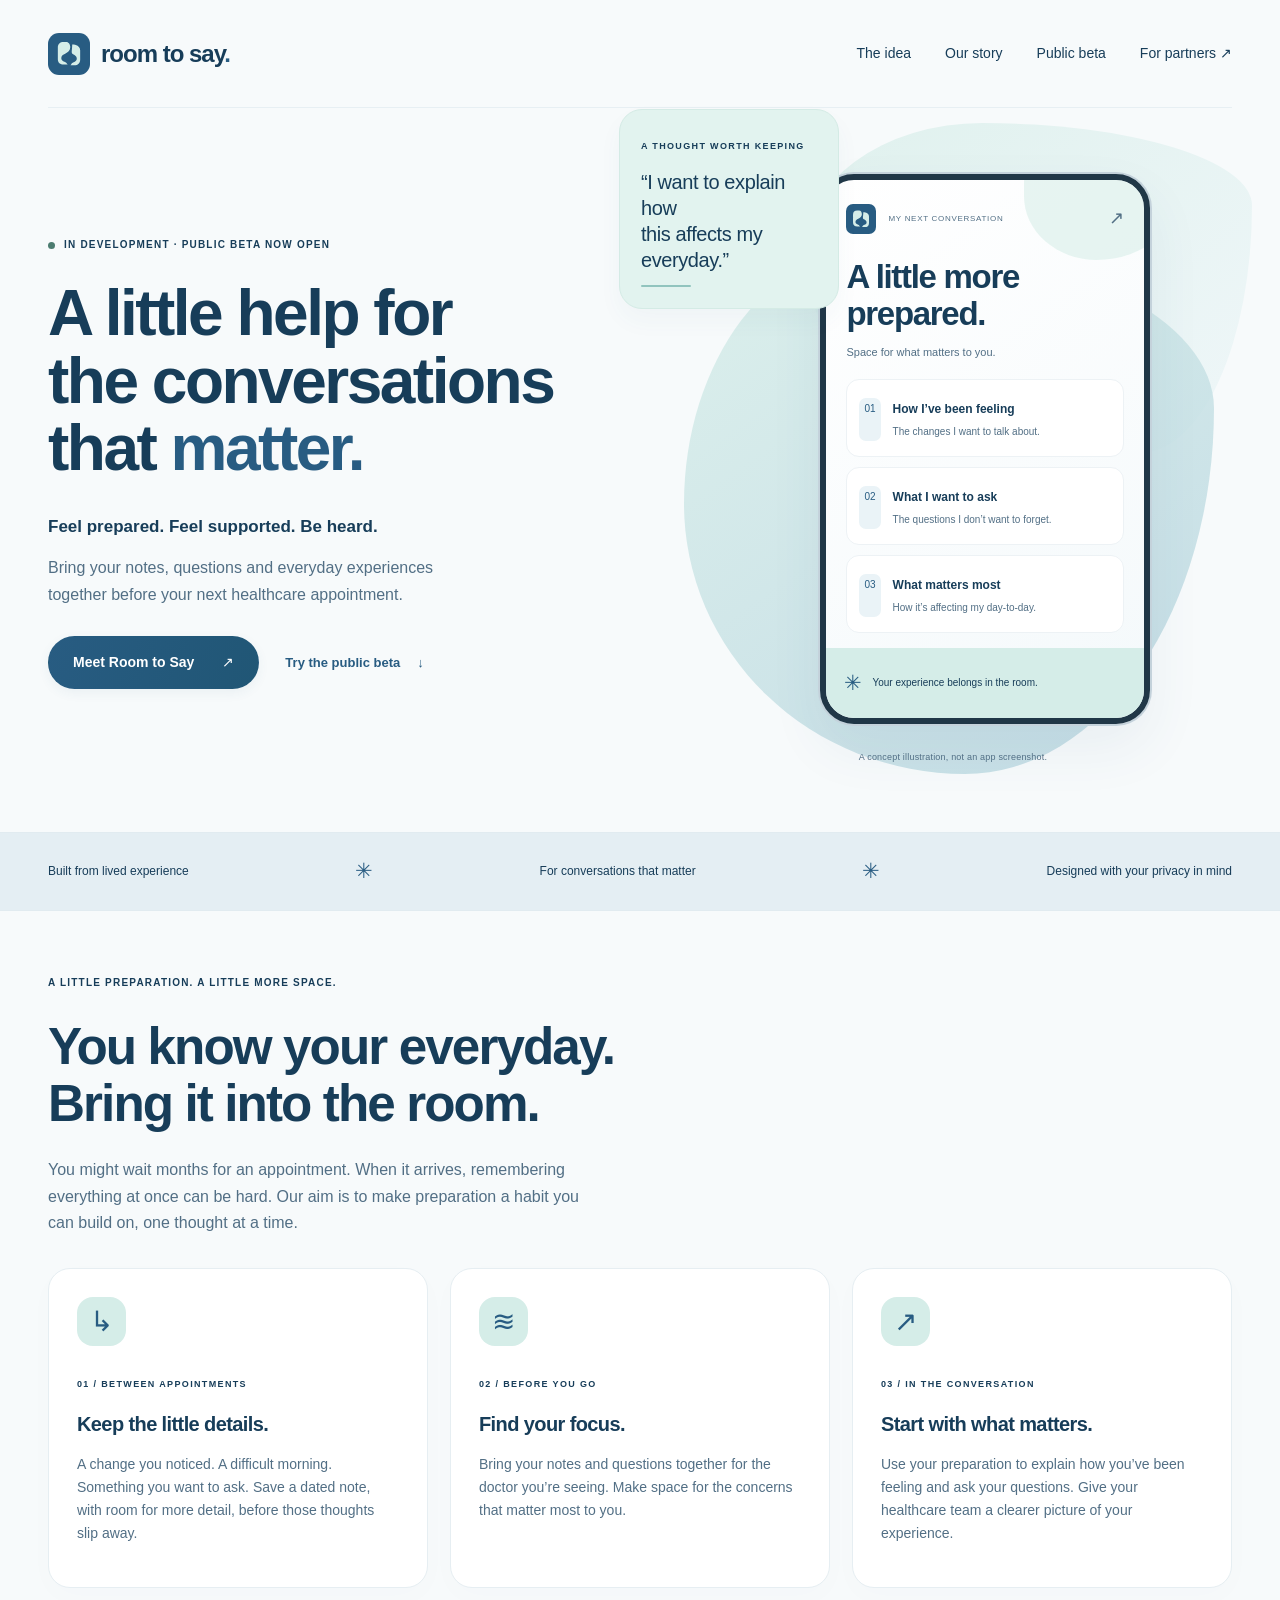
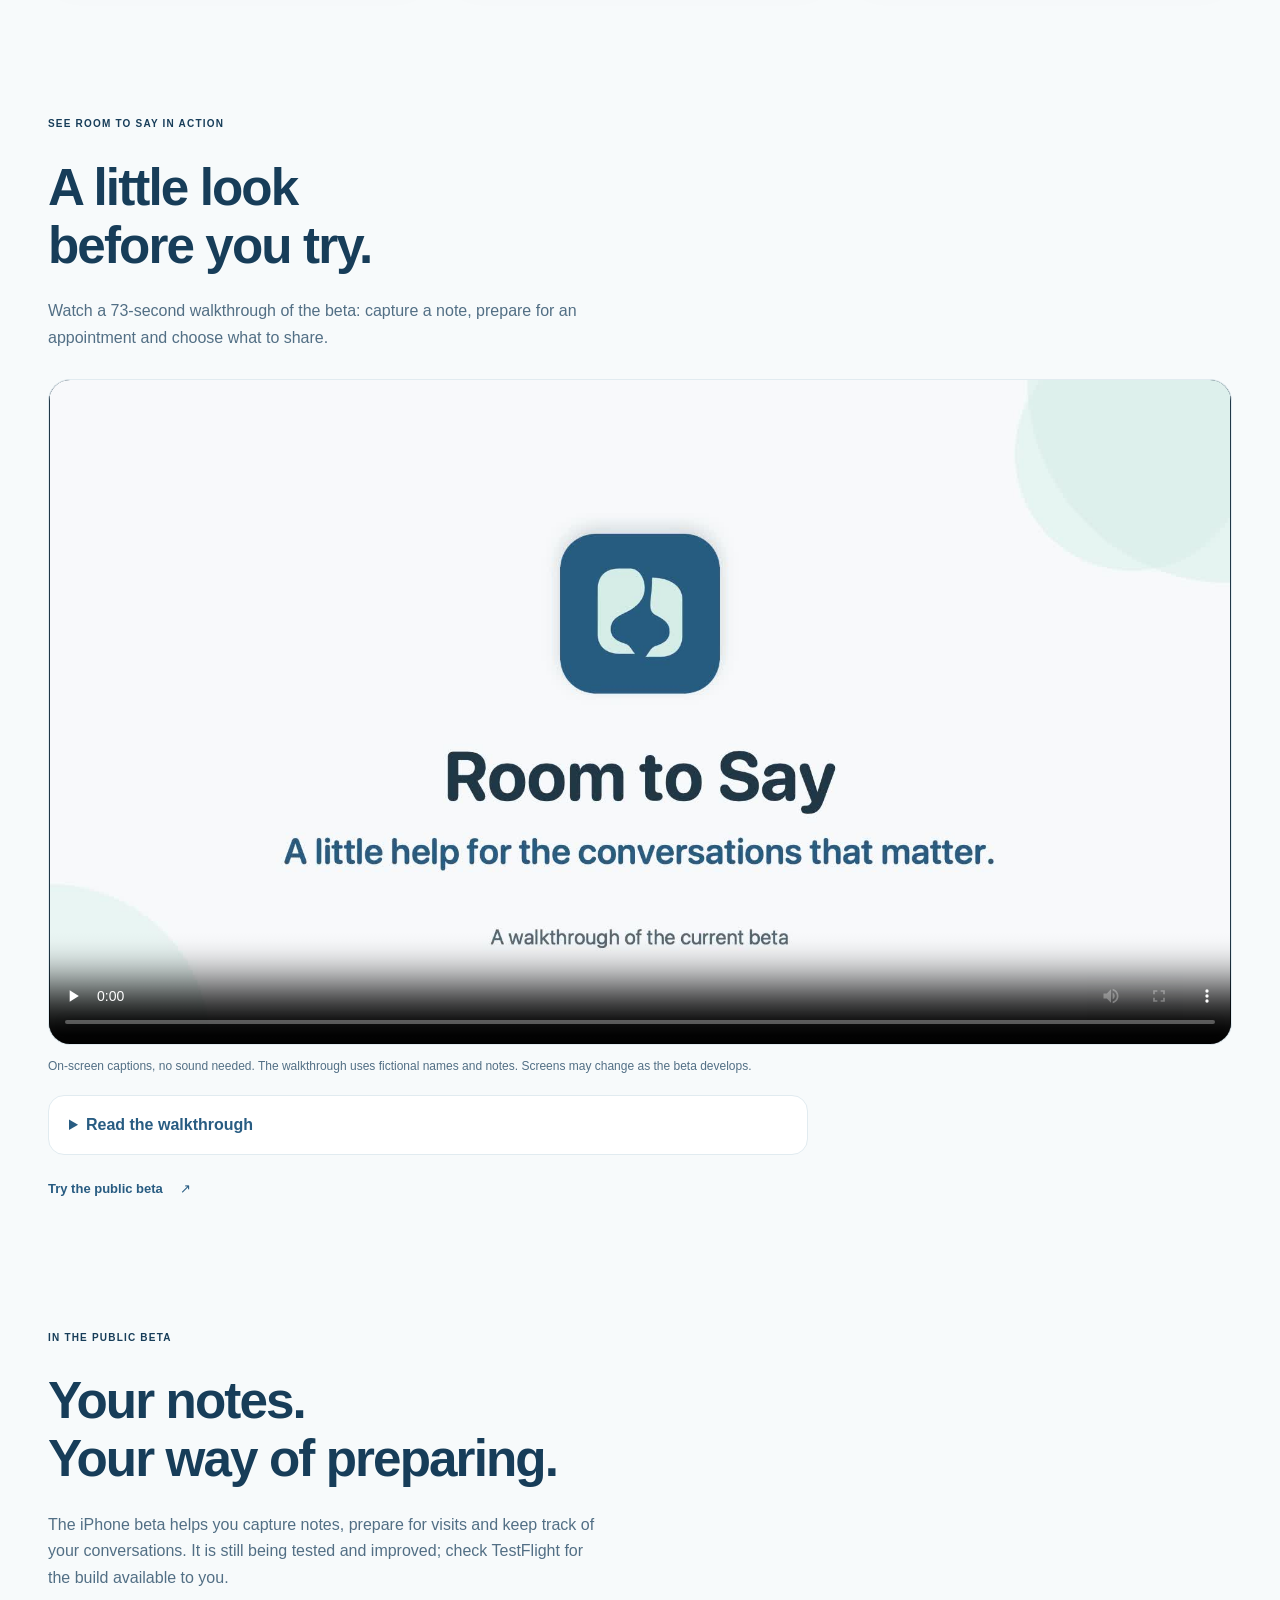
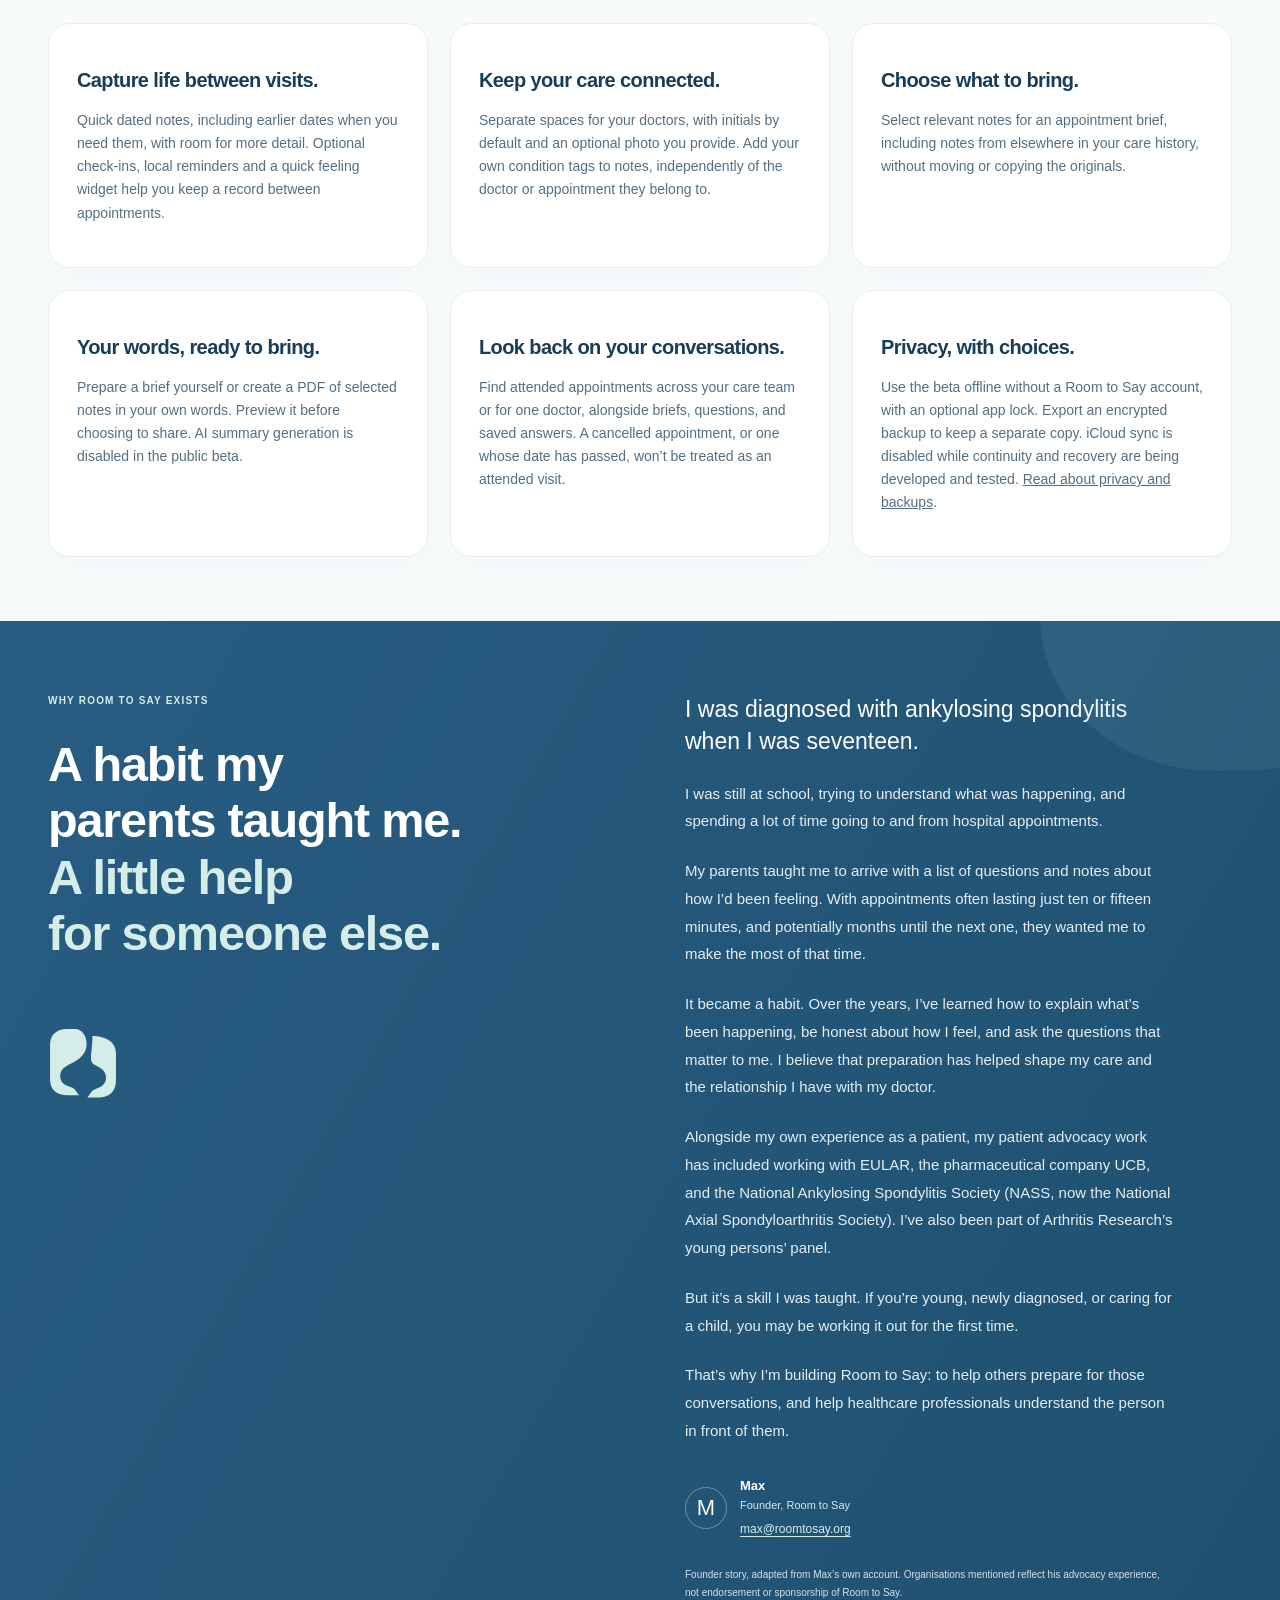
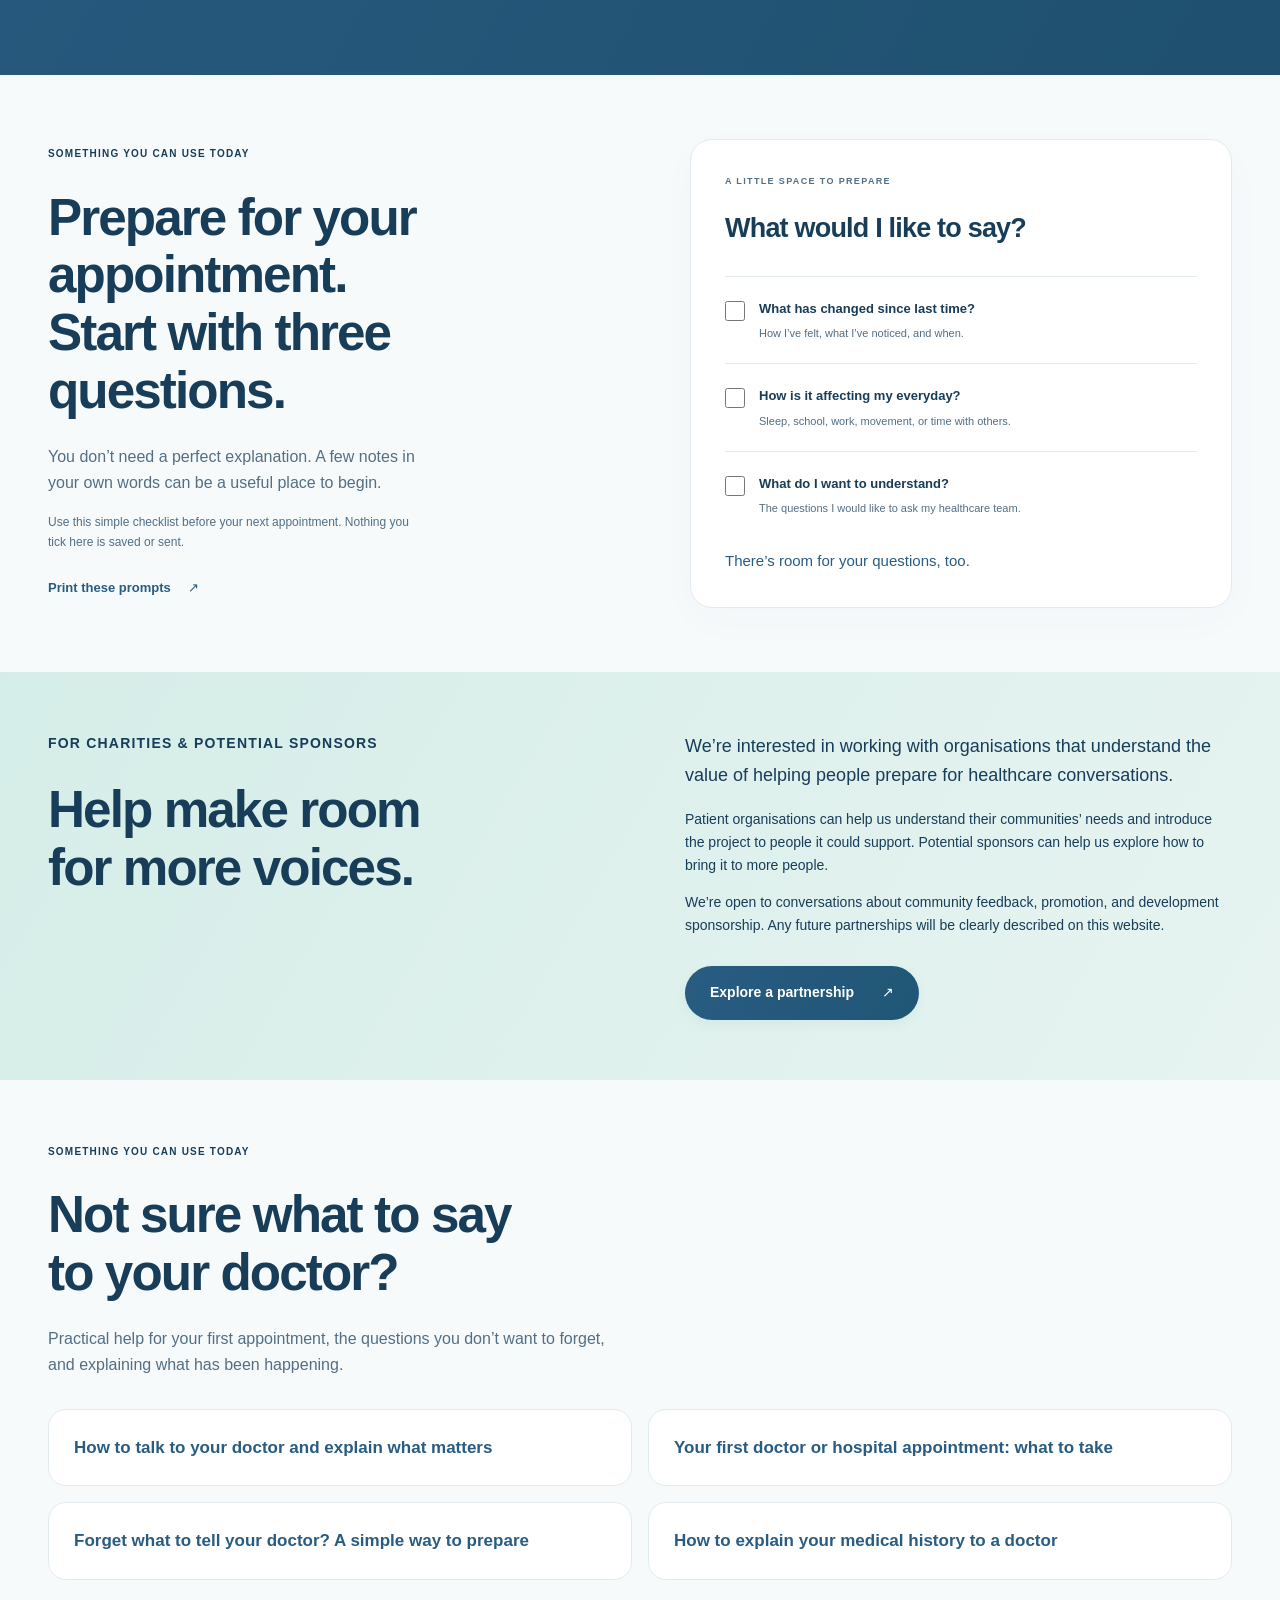
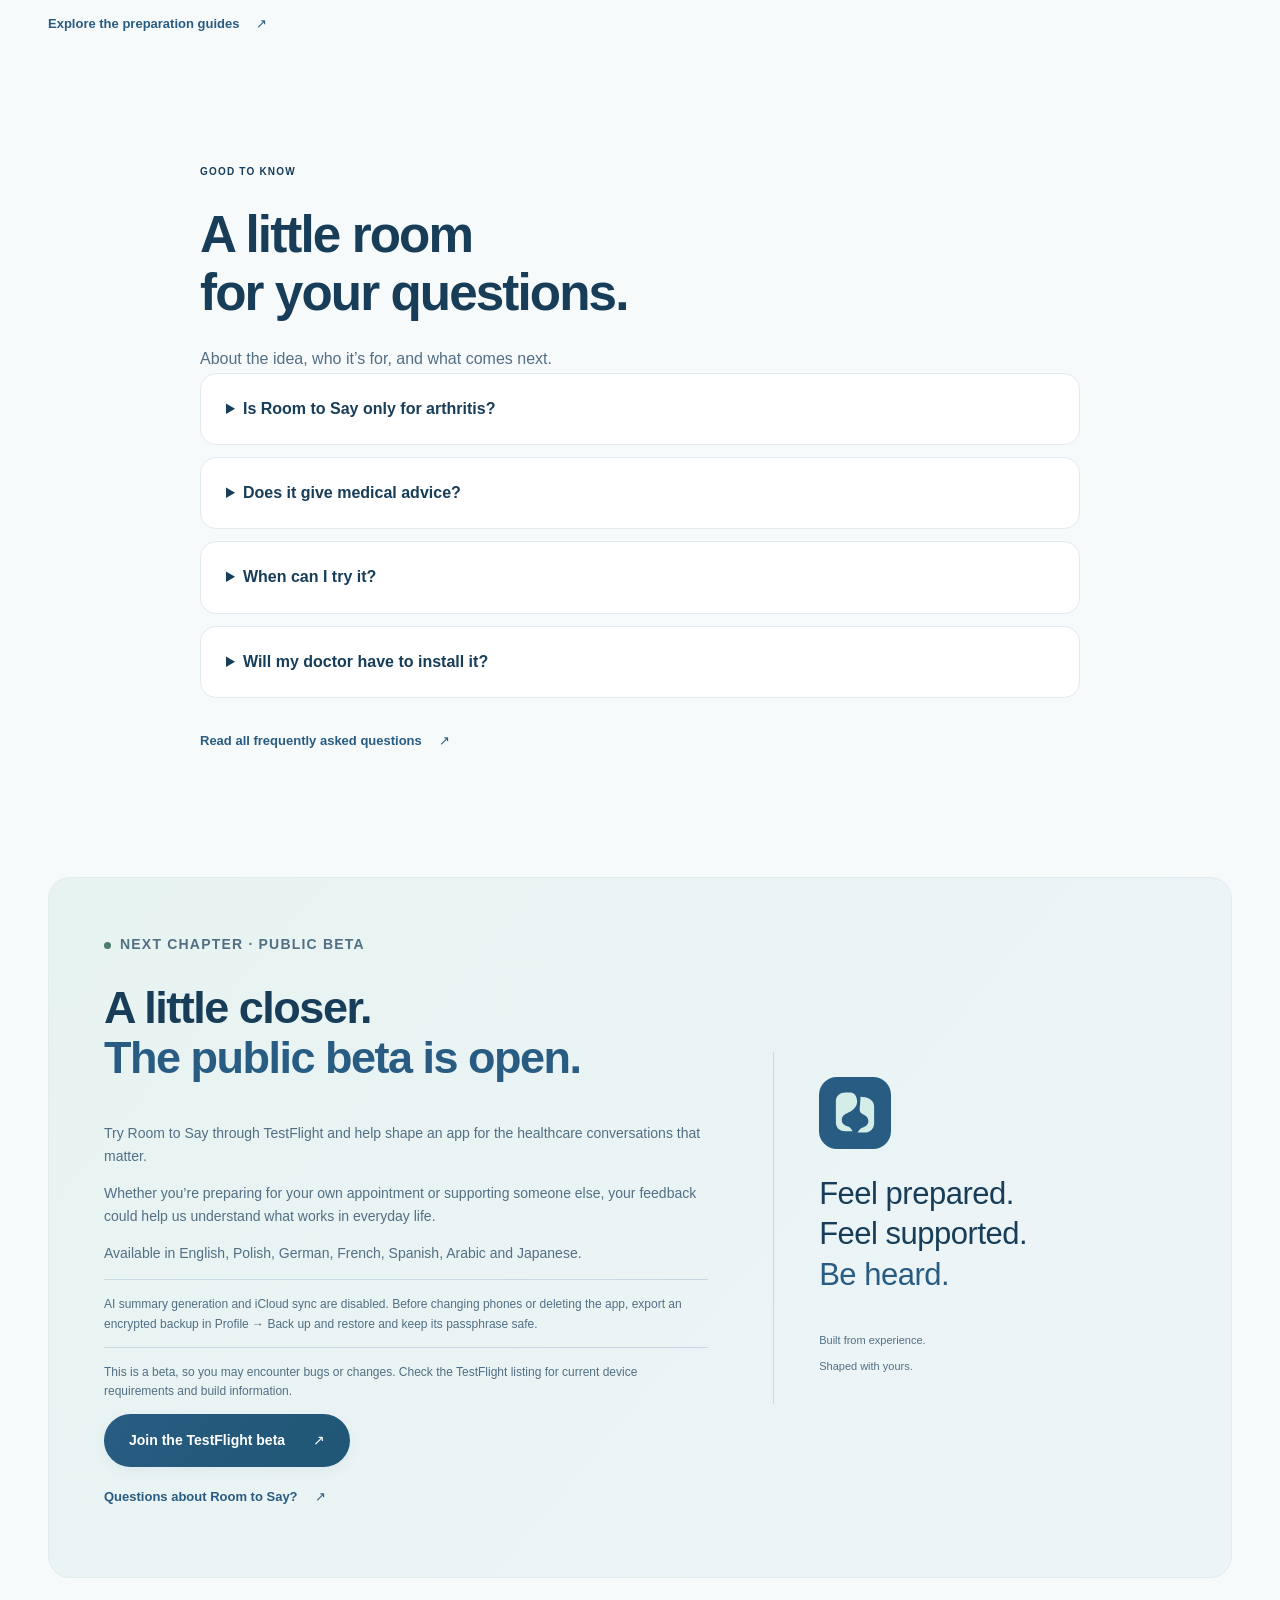
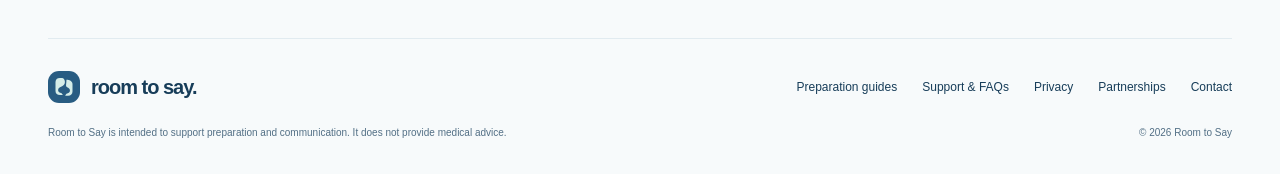
==== index.html @ e7fa0ab0 "Add beta demo video with native player and written walkthrough" ====
<!doctype html>
<html lang="en-GB">
<head>
  <meta charset="utf-8">
  <meta name="viewport" content="width=device-width, initial-scale=1">
  <meta name="theme-color" content="#285C82">
  <title>Room to Say — A little help for the conversations that matter.</title>
  <meta name="description" content="A little help for the conversations that matter. Room to Say is in development to help you prepare notes, questions and everyday experiences for healthcare appointments.">
  <link rel="icon" href="assets/favicon.ico">
  <link rel="apple-touch-icon" href="assets/room-to-say-icon-180.png">
  <link rel="stylesheet" href="styles.css?v=20261027-beta">
  <link rel="stylesheet" href="app-direction.css?v=20261109-demo">
  <script src="site.js" defer></script>

  <link rel="canonical" href="https://roomtosay.org/">
  <meta name="robots" content="index, follow, max-image-preview:large">
  <meta property="og:site_name" content="Room to Say">
  <meta property="og:locale" content="en_GB">
  <meta property="og:type" content="website">
  <meta property="og:url" content="https://roomtosay.org/">
  <meta property="og:title" content="Room to Say — A little help for the conversations that matter.">
  <meta property="og:description" content="A little help for the conversations that matter. Room to Say is in development to help you prepare notes, questions and everyday experiences for healthcare appointments.">
  <meta property="og:image" content="https://roomtosay.org/assets/room-to-say-social-conversations.png">
  <meta property="og:image:alt" content="Room to Say. A little help for the conversations that matter. Ocean-blue card with the mist-green Shared space logo.">
  <meta property="og:image:width" content="1200">
  <meta property="og:image:height" content="630">
  <meta name="twitter:card" content="summary_large_image">
  <meta name="twitter:title" content="Room to Say — A little help for the conversations that matter.">
  <meta name="twitter:description" content="A little help for the conversations that matter. Room to Say is in development to help you prepare notes, questions and everyday experiences for healthcare appointments.">
  <meta name="twitter:image" content="https://roomtosay.org/assets/room-to-say-social-conversations.png">
  <meta name="twitter:image:alt" content="Room to Say. A little help for the conversations that matter. Ocean-blue card with the mist-green Shared space logo.">
  <script type="application/ld+json">{"@context": "https://schema.org", "@type": "WebPage", "@id": "https://roomtosay.org/#page", "url": "https://roomtosay.org/", "name": "Room to Say — A little help for the conversations that matter.", "description": "A little help for the conversations that matter. Room to Say is in development to help you prepare notes, questions and everyday experiences for healthcare appointments.", "inLanguage": "en-GB", "isPartOf": {"@type": "WebSite", "@id": "https://roomtosay.org/#website", "url": "https://roomtosay.org/", "name": "Room to Say"}}</script>
</head>
<body>
  <a class="skip" href="#main">Skip to content</a>
  <header class="header wrap">
    <a class="brand" href="./" aria-label="Room to Say home"><img src="assets/room-to-say-icon.svg" width="42" height="42" alt=""><span>room to say<span class="brand-dot">.</span></span></a>
    <nav aria-label="Main navigation"><a href="#approach">The idea</a><a href="#story">Our story</a><a href="#beta">Public beta</a><a href="#partners">For partners <span aria-hidden="true">↗</span></a></nav>
  </header>
  <main id="main">
    <section class="hero wrap">
      <div class="hero-copy">
        <p class="eyebrow"><span class="status-dot"></span> In development · Public beta now open</p>
        <h1>A little help for<br>the conversations<br>that <em>matter.</em></h1>
        <p class="hero-tagline">Feel prepared. Feel supported. Be heard.</p>
        <p class="intro">Bring your notes, questions and everyday experiences together before your next healthcare appointment.</p>
        <div class="actions"><a class="button" href="#approach">Meet Room to Say <span aria-hidden="true">↗</span></a><a class="text-link" href="#beta">Try the public beta <span aria-hidden="true">↓</span></a></div>
      </div>
      <div class="hero-art" aria-label="Illustration of preparing questions for an appointment">
        <div class="orbit" aria-hidden="true"></div>
        <div class="little-note"><span class="tiny-label">A thought worth keeping</span><p>“I want to explain how<br>this affects my everyday.”</p><span class="note-line" aria-hidden="true"></span></div>
        <div class="appointment-paper">
          <div class="paper-top"><img src="assets/room-to-say-icon.svg" alt="" width="30" height="30"><span>MY NEXT CONVERSATION</span><span aria-hidden="true">↗</span></div>
          <h2>A little more<br>prepared.</h2>
          <p class="paper-caption">Space for what matters to you.</p>
          <div class="paper-item"><span class="paper-number">01</span><div><strong>How I’ve been feeling</strong><p>The changes I want to talk about.</p></div></div>
          <div class="paper-item"><span class="paper-number">02</span><div><strong>What I want to ask</strong><p>The questions I don’t want to forget.</p></div></div>
          <div class="paper-item"><span class="paper-number">03</span><div><strong>What matters most</strong><p>How it’s affecting my day-to-day.</p></div></div>
          <div class="paper-bottom"><span class="small-spark" aria-hidden="true">✳</span> Your experience belongs in the room.</div>
        </div>
        <span class="art-footnote">A concept illustration, not an app screenshot.</span>
      </div>
    </section>
    <div class="principle-strip"><div class="wrap"><span>Built from lived experience</span><span class="strip-star" aria-hidden="true">✳</span><span>For conversations that matter</span><span class="strip-star" aria-hidden="true">✳</span><span>Designed with your privacy in mind</span></div></div>
    <section class="approach wrap section" id="approach">
      <div class="section-heading"><p class="eyebrow">A LITTLE PREPARATION. A LITTLE MORE SPACE.</p><h2>You know your everyday.<br>Bring it into the room.</h2><p>You might wait months for an appointment. When it arrives, remembering everything at once can be hard. Our aim is to make preparation a habit you can build on, one thought at a time.</p></div>
      <div class="steps">
        <article><div class="step-icon" aria-hidden="true">↳</div><span class="tiny-label">01 / BETWEEN APPOINTMENTS</span><h3>Keep the little details.</h3><p>A change you noticed. A difficult morning. Something you want to ask. Save a dated note, with room for more detail, before those thoughts slip away.</p></article>
        <article><div class="step-icon" aria-hidden="true">≋</div><span class="tiny-label">02 / BEFORE YOU GO</span><h3>Find your focus.</h3><p>Bring your notes and questions together for the doctor you’re seeing. Make space for the concerns that matter most to you.</p></article>
        <article><div class="step-icon" aria-hidden="true">↗</div><span class="tiny-label">03 / IN THE CONVERSATION</span><h3>Start with what matters.</h3><p>Use your preparation to explain how you’ve been feeling and ask your questions. Give your healthcare team a clearer picture of your experience.</p></article>
      </div>
    </section>
    <section class="demo-section wrap section" id="demo" aria-labelledby="demo-title">
      <div class="section-heading"><p class="eyebrow">SEE ROOM TO SAY IN ACTION</p><h2 id="demo-title">A little look<br>before you try.</h2><p>Watch a 73-second walkthrough of the beta: capture a note, prepare for an appointment and choose what to share.</p></div>
      <figure class="demo-video">
        <video controls playsinline preload="none" poster="assets/room-to-say-demo-poster.jpg" width="1920" height="1080" aria-label="Room to Say beta walkthrough" aria-describedby="demo-caption">
          <source src="assets/room-to-say-demo.mp4" type="video/mp4">
          <p>Your browser cannot play this video. <a href="assets/room-to-say-demo.mp4">Watch or download the walkthrough</a>, or read the written version below.</p>
        </video>
        <figcaption id="demo-caption">On-screen captions, no sound needed. The walkthrough uses fictional names and notes. Screens may change as the beta develops.</figcaption>
      </figure>
      <details class="demo-transcript"><summary>Read the walkthrough</summary><ol><li><strong>Keep a note.</strong> Write down something you want to remember between appointments and link it to the relevant visit.</li><li><strong>Prepare for your visit.</strong> Choose which notes to bring and add the questions you want to ask.</li><li><strong>Create a notes document.</strong> Choose what goes into a document of your notes, in your own words, without AI rewriting or interpretation.</li><li><strong>Preview before sharing.</strong> Check the PDF, then choose whether to share it, print it or save it.</li><li><strong>Local use in this beta.</strong> Notes are stored on the iPhone without a Room to Say account. iCloud sync is disabled in the build shown. See our <a href="privacy.html">privacy and backup information</a>.</li></ol></details>
      <p class="demo-action"><a class="text-link" href="#beta">Try the public beta <span aria-hidden="true">↗</span></a></p>
    </section>
    <section class="approach wrap section" id="planned-features" aria-labelledby="planned-title">
      <div class="section-heading"><p class="eyebrow">IN THE PUBLIC BETA</p><h2 id="planned-title">Your notes.<br>Your way of preparing.</h2><p>The iPhone beta helps you capture notes, prepare for visits and keep track of your conversations. It is still being tested and improved; check TestFlight for the build available to you.</p></div>
      <div class="steps">
        <article><h3>Capture life between visits.</h3><p>Quick dated notes, including earlier dates when you need them, with room for more detail. Optional check-ins, local reminders and a quick feeling widget help you keep a record between appointments.</p></article>
        <article><h3>Keep your care connected.</h3><p>Separate spaces for your doctors, with initials by default and an optional photo you provide. Add your own condition tags to notes, independently of the doctor or appointment they belong to.</p></article>
        <article><h3>Choose what to bring.</h3><p>Select relevant notes for an appointment brief, including notes from elsewhere in your care history, without moving or copying the originals.</p></article>
        <article><h3>Your words, ready to bring.</h3><p>Prepare a brief yourself or create a PDF of selected notes in your own words. Preview it before choosing to share. AI summary generation is disabled in the public beta.</p></article>
        <article><h3>Look back on your conversations.</h3><p>Find attended appointments across your care team or for one doctor, alongside briefs, questions, and saved answers. A cancelled appointment, or one whose date has passed, won’t be treated as an attended visit.</p></article>
        <article><h3>Privacy, with choices.</h3><p>Use the beta offline without a Room to Say account, with an optional app lock. Export an encrypted backup to keep a separate copy. iCloud sync is disabled while continuity and recovery are being developed and tested. <a href="privacy.html">Read about privacy and backups</a>.</p></article>
      </div>
    </section>
    <section class="story-section" id="story"><div class="wrap story-grid">
      <div class="story-aside"><p class="eyebrow">WHY ROOM TO SAY EXISTS</p><h2>A habit my<br>parents taught me.<br><em>A little help<br>for someone else.</em></h2><img src="assets/room-to-say-symbol.svg" width="124" height="124" alt="" loading="lazy"></div>
      <div class="story-copy"><p class="story-lead">I was diagnosed with ankylosing spondylitis when I was seventeen.</p><p>I was still at school, trying to understand what was happening, and spending a lot of time going to and from hospital appointments.</p><p>My parents taught me to arrive with a list of questions and notes about how I’d been feeling. With appointments often lasting just ten or fifteen minutes, and potentially months until the next one, they wanted me to make the most of that time.</p><p>It became a habit. Over the years, I’ve learned how to explain what’s been happening, be honest about how I feel, and ask the questions that matter to me. I believe that preparation has helped shape my care and the relationship I have with my doctor.</p><p>Alongside my own experience as a patient, my patient advocacy work has included working with EULAR, the pharmaceutical company UCB, and the National Ankylosing Spondylitis Society (NASS, now the National Axial Spondyloarthritis Society). I’ve also been part of Arthritis Research’s young persons’ panel.</p><p>But it’s a skill I was taught. If you’re young, newly diagnosed, or caring for a child, you may be working it out for the first time.</p><p>That’s why I’m building Room to Say: to help others prepare for those conversations, and help healthcare professionals understand the person in front of them.</p><div class="founder-signoff"><span class="founder-initial" aria-hidden="true">M</span><div><strong>Max</strong><span>Founder, Room to Say</span><a class="founder-email" href="mailto:max@roomtosay.org">max@roomtosay.org</a></div></div><p class="story-note">Founder story, adapted from Max’s own account. Organisations mentioned reflect his advocacy experience, not endorsement or sponsorship of Room to Say.</p></div>
    </div></section>
    <section class="conversation wrap section">
      <div class="conversation-copy"><p class="eyebrow">SOMETHING YOU CAN USE TODAY</p><h2>Prepare for your appointment.<br>Start with three questions.</h2><p>You don’t need a perfect explanation. A few notes in your own words can be a useful place to begin.</p><p class="subtle">Use this simple checklist before your next appointment. Nothing you tick here is saved or sent.</p><button class="text-link print-button" type="button" id="print-prompts">Print these prompts <span aria-hidden="true">↗</span></button></div>
      <div class="prompt-sheet"><p class="tiny-label">A LITTLE SPACE TO PREPARE</p><h3>What would I like to say?</h3><label class="prompt"><input type="checkbox"><span><strong>What has changed since last time?</strong><span>How I’ve felt, what I’ve noticed, and when.</span></span></label><label class="prompt"><input type="checkbox"><span><strong>How is it affecting my everyday?</strong><span>Sleep, school, work, movement, or time with others.</span></span></label><label class="prompt"><input type="checkbox"><span><strong>What do I want to understand?</strong><span>The questions I would like to ask my healthcare team.</span></span></label><p class="prompt-footer">There’s room for your questions, too.</p></div>
    </section>
    <section class="partners-section" id="partners"><div class="wrap partners-grid"><div><p class="eyebrow">FOR CHARITIES & POTENTIAL SPONSORS</p><h2>Help make room<br>for more voices.</h2></div><div><p class="partner-intro">We’re interested in working with organisations that understand the value of helping people prepare for healthcare conversations.</p><p>Patient organisations can help us understand their communities’ needs and introduce the project to people it could support. Potential sponsors can help us explore how to bring it to more people.</p><p>We’re open to conversations about community feedback, promotion, and development sponsorship. Any future partnerships will be clearly described on this website.</p><a class="button button-light" href="partnerships.html">Explore a partnership <span aria-hidden="true">↗</span></a></div></div></section>
<section class="wrap section guides-intro" id="guides"><div class="section-heading"><p class="eyebrow">SOMETHING YOU CAN USE TODAY</p><h2>Not sure what to say<br>to your doctor?</h2><p>Practical help for your first appointment, the questions you don’t want to forget, and explaining what has been happening.</p></div><ul class="guide-list"><li><a href="how-to-talk-to-your-doctor.html">How to talk to your doctor and explain what matters</a></li><li><a href="first-doctors-hospital-appointment.html">Your first doctor or hospital appointment: what to take</a></li><li><a href="remember-what-to-tell-your-doctor.html">Forget what to tell your doctor? A simple way to prepare</a></li><li><a href="explain-medical-history-to-doctor.html">How to explain your medical history to a doctor</a></li></ul><a class="text-link" href="guides.html">Explore the preparation guides <span aria-hidden="true">↗</span></a></section>
    <section class="home-faq wrap section" id="faq" aria-labelledby="faq-title">
      <div class="section-heading"><p class="eyebrow">GOOD TO KNOW</p><h2 id="faq-title">A little room<br>for your questions.</h2><p>About the idea, who it’s for, and what comes next.</p></div>
      <details><summary>Is Room to Say only for arthritis?</summary><p>Arthritis is where Max’s story begins. Preparation can be useful across different conditions and appointments. The beta will help us understand how well the design fits different experiences.</p></details>
      <details><summary>Does it give medical advice?</summary><p>No. Room to Say is being built to support preparation and communication with your healthcare team. It does not replace clinical care.</p></details>
      <details><summary>When can I try it?</summary><p>The public beta is open through <a href="https://testflight.apple.com/join/qRMne3Gn">TestFlight</a>. Check the listing for current build and device requirements. Any future pricing will be announced separately.</p></details>
      <details><summary>Will my doctor have to install it?</summary><p>No. Show your manually prepared brief on your own screen, or preview and share a PDF of your brief or selected notes. Your doctor does not need an account or the app.</p></details>
      <a class="text-link" href="support.html">Read all frequently asked questions <span aria-hidden="true">↗</span></a>
    </section>
    <section class="beta-section wrap section" id="beta" aria-labelledby="beta-title">
      <div class="beta-card"><div><p class="eyebrow"><span class="status-dot"></span> NEXT CHAPTER · PUBLIC BETA</p><h2 id="beta-title">A little closer.<br><em>The public beta is open.</em></h2><p>Try Room to Say through TestFlight and help shape an app for the healthcare conversations that matter.</p><p>Whether you’re preparing for your own appointment or supporting someone else, your feedback could help us understand what works in everyday life.</p><p>Available in English, Polish, German, French, Spanish, Arabic and Japanese.</p><p class="beta-note">AI summary generation and iCloud sync are disabled. Before changing phones or deleting the app, export an encrypted backup in Profile → Back up and restore and keep its passphrase safe.</p><p class="beta-note">This is a beta, so you may encounter bugs or changes. Check the TestFlight listing for current device requirements and build information.</p><a class="button" href="https://testflight.apple.com/join/qRMne3Gn">Join the TestFlight beta <span aria-hidden="true">↗</span></a><p style="margin-top:18px"><a class="text-link" href="support.html">Questions about Room to Say? <span aria-hidden="true">↗</span></a></p></div><div class="beta-aside"><img src="assets/room-to-say-icon.svg" width="72" height="72" alt="" loading="lazy"><p>Feel prepared.<br>Feel supported.<br><em>Be heard.</em></p><span>Built from experience.<br>Shaped with yours.</span></div></div>
    </section>
  </main>
  <footer class="footer wrap"><a class="brand" href="./"><img src="assets/room-to-say-icon.svg" width="32" height="32" alt=""><span>room to say.</span></a><nav aria-label="Footer navigation"><a href="guides.html">Preparation guides</a><a href="support.html">Support &amp; FAQs</a><a href="privacy.html">Privacy</a><a href="partnerships.html">Partnerships</a><a href="mailto:hello@roomtosay.org">Contact</a></nav><p>Room to Say is intended to support preparation and communication. It does not provide medical advice.</p><span class="copyright">© <span data-year>2026</span> Room to Say</span></footer>
</body>
</html>
---- styles.css ----
:root{--ocean:#285c82;--mist:#d5ede8;--bg:#f7fafb;--ink:#203747;--muted:#526876;--border:#d5e1e7;--serif:Georgia,'Times New Roman',serif;--sans:Inter,-apple-system,BlinkMacSystemFont,'Segoe UI',sans-serif}*{box-sizing:border-box}html{scroll-behavior:smooth;scroll-padding-top:32px}body{margin:0;background:var(--bg);color:var(--ink);font-family:var(--sans);font-size:16px;line-height:1.65}a{color:inherit}button,input{font:inherit}a,button,input{touch-action:manipulation}a:focus-visible,button:focus-visible,input:focus-visible,summary:focus-visible{outline:3px solid var(--ocean);outline-offset:6px}img{display:block;max-width:100%}.wrap{width:min(1200px,calc(100% - 96px));margin-inline:auto}.skip{position:absolute;top:-100px;left:20px;background:white;padding:12px;z-index:20}.skip:focus{top:10px}.header{height:108px;display:flex;align-items:center;justify-content:space-between;border-bottom:1px solid var(--border)}.brand{display:inline-flex;align-items:center;gap:11px;text-decoration:none;font-size:24px;font-weight:650;letter-spacing:-1px;line-height:1}.brand img{border-radius:11px}.brand-dot{color:var(--ocean)}nav{display:flex;gap:34px}nav a{text-decoration:none;font-size:14px}nav a:hover,.text-link:hover{text-decoration:underline;text-underline-offset:5px}.hero{display:grid;grid-template-columns:1.05fr 1fr;gap:40px;padding-top:66px;padding-bottom:80px;align-items:center}.eyebrow{font-size:10px;font-weight:700;letter-spacing:1.8px;text-transform:uppercase;margin:0 0 26px;display:flex;align-items:center;gap:9px}.status-dot{width:7px;height:7px;background:#4c7c70;border-radius:50%;display:inline-block;flex-shrink:0}h1,h2,h3,p{margin-top:0}h1{font-family:var(--serif);font-weight:400;font-size:clamp(65px,6.8vw,94px);line-height:.99;letter-spacing:-4px;margin-bottom:30px}em{font-weight:400;color:var(--ocean)}.hero-tagline{font-weight:600;font-size:17px;margin-bottom:14px}.intro{max-width:390px;font-size:16px;color:var(--muted);margin-bottom:28px}.actions{display:flex;align-items:center;gap:26px;flex-wrap:wrap}.button{padding:14px 21px;background:var(--ocean);color:white;text-decoration:none;font-weight:550;font-size:13px;border:1px solid transparent;border-radius:5px;display:inline-flex;gap:28px;align-items:center;justify-content:space-between}.button:hover{background:#204c6d}.text-link{display:inline-flex;align-items:center;gap:17px;font-size:13px;font-weight:550;text-decoration:none;color:var(--ocean)}.hero-art{position:relative;min-height:535px;display:flex;align-items:flex-end;justify-content:center;padding-bottom:28px}.orbit{position:absolute;top:44px;left:0;width:100%;aspect-ratio:1;border-radius:50%;background:var(--mist);opacity:.68}.orbit:after{content:'';position:absolute;inset:22px;border:1px solid #b3d5ce;border-radius:50%}.appointment-paper{position:relative;z-index:2;width:330px;padding:25px 25px 0;background:#fff;border:1px solid var(--border);border-radius:10px;box-shadow:0 20px 65px #20374712;transform:rotate(4deg);margin-left:66px}.paper-top{display:flex;align-items:center;gap:12px;font-size:8px;letter-spacing:1.25px;color:var(--muted)}.paper-top img{border-radius:7px}.paper-top>span:last-child{margin-left:auto;font-size:18px}.appointment-paper h2{font-family:var(--serif);font-size:38px;font-weight:400;line-height:1.12;letter-spacing:-1px;margin:25px 0 10px}.paper-caption{font-size:11px;color:var(--muted);margin-bottom:18px}.paper-item{display:flex;gap:12px;padding:17px 0;border-top:1px solid #edf1f3}.paper-number{font-size:10px;color:#627d8e;margin-top:3px}.paper-item strong{font-size:12px;font-weight:600}.paper-item p{font-size:10px;color:var(--muted);margin:3px 0 0}.paper-bottom{background:#edf6f3;margin:8px -25px 0;padding:16px 20px;font-size:10px;border-radius:0 0 10px 10px;display:flex;align-items:center;gap:10px}.small-spark{font-size:21px;color:var(--ocean)}.little-note{position:absolute;z-index:3;top:2px;left:0;background:#edf5ee;padding:22px 24px 19px;transform:rotate(-8deg);box-shadow:0 8px 30px #2037470c;border:1px solid #dce8dc;width:270px}.tiny-label{font-size:9px;letter-spacing:1.35px;font-weight:600;text-transform:uppercase}.little-note p{font-family:var(--serif);font-size:21px;line-height:1.3;margin:12px 0;color:var(--ink)}.note-line{display:block;width:50px;border-bottom:2px solid #9cbfb0}.art-footnote{position:absolute;bottom:-12px;font-size:9px;color:var(--muted);letter-spacing:.2px}.principle-strip{background:#e4eef3;border-block:1px solid var(--border)}.principle-strip .wrap{display:flex;justify-content:space-between;align-items:center;padding-block:21px;gap:16px;font-size:12px}.strip-star{font-size:21px;color:var(--ocean)}.section{padding-block:110px}.section-heading{max-width:690px}.section-heading h2,.conversation h2,.partners-section h2,.closing h2{font-family:var(--serif);font-size:clamp(36px,4vw,54px);font-weight:400;line-height:1.12;letter-spacing:-1.7px;margin-bottom:24px}.section-heading>p:last-child{max-width:560px;color:var(--muted)}.steps{display:grid;grid-template-columns:repeat(3,1fr);gap:42px;margin-top:56px}.steps article{border-top:1px solid var(--border);padding-top:26px}.step-icon{background:var(--mist);height:49px;width:49px;display:flex;align-items:center;justify-content:center;border-radius:50%;font-size:28px;color:var(--ocean);margin-bottom:23px}.steps h3{font-size:20px;font-weight:550;letter-spacing:-.6px;margin:12px 0}.steps p{font-size:14px;color:var(--muted);max-width:305px}.story-section{background:var(--ocean);color:#fff;padding-block:95px}.story-grid{display:grid;grid-template-columns:1fr 1fr;gap:90px}.story-aside{position:sticky;top:45px;align-self:start}.story-aside .eyebrow{color:var(--mist)}.story-aside h2{font-family:var(--serif);font-size:clamp(35px,3.8vw,49px);font-weight:400;line-height:1.15;letter-spacing:-1.2px}.story-aside em{color:var(--mist)}.story-aside img{margin-left:-27px;margin-top:25px}.story-copy{max-width:490px}.story-copy p{font-size:15px;line-height:1.85;color:#e4eef3;margin-bottom:22px}.story-copy .story-lead{font-size:23px;font-family:var(--serif);line-height:1.4;color:#fff}.founder-signoff{display:flex;align-items:center;gap:13px;margin-top:30px}.founder-initial{width:42px;height:42px;border:1px solid #6b91aa;display:grid;place-items:center;border-radius:50%;font-family:var(--serif);font-size:22px}.founder-signoff strong,.founder-signoff div span{display:block;font-size:13px}.founder-signoff div span{font-size:11px;color:var(--mist)}.story-copy .story-note{font-size:10px;margin:24px 0 0;color:#d5e1e7}.conversation{display:grid;grid-template-columns:1fr 1fr;gap:100px;align-items:center}.conversation-copy>p:not(.eyebrow){max-width:370px;color:var(--muted)}.conversation-copy .subtle{font-size:12px}.print-button{padding:0;background:none;border:0;cursor:pointer;margin-top:13px}.prompt-sheet{background:#fff;border:1px solid var(--border);padding:34px;border-radius:8px;box-shadow:0 8px 25px #20374705}.prompt-sheet>.tiny-label{color:var(--muted)}.prompt-sheet h3{font-family:var(--serif);font-size:29px;font-weight:400;letter-spacing:-.8px;margin:18px 0 25px}.prompt{display:flex;gap:14px;border-top:1px solid var(--border);padding:21px 0;cursor:pointer}.prompt input{height:20px;width:20px;margin:3px 0 0;flex-shrink:0;accent-color:var(--ocean)}.prompt strong{font-size:13px;display:block;font-weight:600}.prompt span span{display:block;font-size:11px;color:var(--muted);margin-top:5px}.prompt:has(input:checked) strong{color:var(--ocean)}.prompt-footer{font-family:var(--serif);font-style:italic;font-size:15px;color:var(--ocean);margin:10px 0 0}.partners-section{background:var(--mist);padding-block:75px}.partners-grid{display:grid;grid-template-columns:1fr 1fr;gap:90px}.partners-grid p{font-size:14px}.partners-grid .partner-intro{font-size:18px;line-height:1.6}.button-light{margin-top:15px}.closing{text-align:center;padding-block:85px}.closing img{margin:0 auto 27px;border-radius:15px}.closing h2{font-size:48px}.closing p{font-size:13px;color:var(--muted);max-width:410px;margin:0 auto}.footer{padding-block:32px;border-top:1px solid var(--border);display:grid;grid-template-columns:1fr 1fr;gap:22px}.footer .brand{font-size:20px}.footer nav{justify-content:flex-end;align-items:center;gap:25px}.footer nav a{font-size:12px}.footer p{font-size:10px;color:var(--muted);max-width:480px;margin:0}.copyright{text-align:right;font-size:10px;color:var(--muted)}.document{max-width:760px;padding-block:75px 95px;min-height:65vh}.document h1{font-size:60px;line-height:1.1;letter-spacing:-2px;margin-bottom:23px}.document h2{font-family:var(--serif);font-size:29px;font-weight:400;line-height:1.2;margin:38px 0 15px}.document p,.document li{color:var(--muted);font-size:15px}.notice{padding:20px 24px;border:1px solid var(--border);background:#e4eef3;border-radius:7px;margin:28px 0}.notice strong{display:block;margin-bottom:7px}.notice p{margin:0;font-size:13px}.document details{border-bottom:1px solid var(--border);padding:20px 0}.document summary{cursor:pointer;font-weight:550}.document details p{margin:15px 0 0}.document ul{padding-left:21px}.document .back{display:inline-block;margin-bottom:30px;font-size:13px;color:var(--ocean)}
@media(min-width:1500px){.hero{padding-block:85px 100px}.hero-art{min-height:555px}.appointment-paper{width:355px}.little-note{left:10px}}
@media(max-width:950px){.wrap{width:calc(100% - 56px)}.hero{gap:15px}.hero-art{transform:scale(.9);transform-origin:center right}.little-note{left:-10px}.hero h1{font-size:77px}.hero .eyebrow{font-size:8px;letter-spacing:1px}.hero-tagline{font-size:15px}.story-grid,.partners-grid,.conversation{gap:40px}.steps{gap:24px}.hero-art .orbit{top:75px}.hero-copy .actions{gap:17px}.button{padding:13px 16px;gap:15px}}
@media(max-width:700px){.wrap{width:calc(100% - 40px)}.header{height:85px}.brand{font-size:21px}.brand img{width:35px;height:35px}.header nav{gap:18px}.header nav a{font-size:11px}.header nav a:first-child{display:none}.hero{grid-template-columns:1fr;padding-top:40px;padding-bottom:45px;gap:34px}.hero h1{font-size:78px;letter-spacing:-3px}.hero .eyebrow{font-size:9px;margin-bottom:24px;letter-spacing:1px}.hero-tagline{font-size:16px}.hero-art{width:min(440px,100%);margin-inline:auto;transform:none;min-height:535px;padding-top:65px}.little-note{top:0;left:5px;width:245px}.appointment-paper{margin-left:25px;width:300px}.hero-art .orbit{top:60px}.principle-strip .wrap{flex-wrap:wrap;justify-content:center;column-gap:12px;row-gap:3px;font-size:10px;padding-block:14px}.strip-star{font-size:15px}.strip-star:last-of-type{display:none}.principle-strip .wrap>span:last-child{flex-basis:100%;text-align:center}.section{padding-block:65px}.section-heading h2,.conversation h2,.partners-section h2{font-size:39px;letter-spacing:-1px}.steps{grid-template-columns:1fr;gap:12px;margin-top:35px}.steps article{padding-top:22px}.steps p{max-width:100%}.step-icon{margin-bottom:15px}.story-section{padding-block:60px}.story-grid,.partners-grid,.conversation{grid-template-columns:1fr;gap:28px}.story-aside{position:static}.story-aside h2{font-size:40px}.story-aside img{display:none}.story-copy{max-width:none}.conversation{gap:35px}.prompt-sheet{padding:25px}.partners-section{padding-block:55px}.partners-grid h2{margin-bottom:0}.closing{padding-block:60px}.closing h2{font-size:38px}.footer{grid-template-columns:1fr;gap:20px}.footer nav{justify-content:flex-start;gap:24px}.copyright{text-align:left}.document{padding-top:45px}.document h1{font-size:46px}.document h2{font-size:27px}}
@media(max-width:700px){.hero-art{padding-top:170px;min-height:650px}}
@media(prefers-reduced-motion:reduce){html{scroll-behavior:auto}}
@media print{body{background:#fff}.header,.hero,.principle-strip,.approach,.story-section,.partners-section,.closing,.footer,.conversation-copy,.skip{display:none!important}.conversation{display:block;width:100%;padding:0}.prompt-sheet{box-shadow:none;border:0;max-width:700px;margin:auto}.prompt-sheet:before{content:'Room to Say — Appointment preparation';display:block;font-size:24px;margin-bottom:35px}.prompt{padding:30px 0 80px}.prompt input{appearance:none;border:1px solid #526876}.prompt-footer:after{content:' • Feel prepared. Feel supported. Be heard.'}}

.beta-section{padding-block:80px}.beta-card{display:grid;grid-template-columns:1.5fr 1fr;gap:65px;align-items:center;background:#e4eef3;border:1px solid var(--border);border-radius:12px;padding:55px}.beta-card h2{font-family:var(--serif);font-size:45px;font-weight:400;line-height:1.13;letter-spacing:-1.5px}.beta-card p{font-size:14px;color:var(--muted)}.beta-card .beta-note{font-size:12px;padding-top:15px;border-top:1px solid #c8d9e2}.beta-aside{border-left:1px solid #c8d9e2;padding:25px 0 25px 45px}.beta-aside img{border-radius:18px;margin-bottom:25px}.beta-aside p{font-family:var(--serif);font-size:31px;color:var(--ink);line-height:1.3;letter-spacing:-.5px}.beta-aside>span{font-size:11px;color:var(--muted)}
@media(max-width:950px){.header nav{gap:20px}.beta-card{padding:35px;gap:30px}.beta-card h2{font-size:37px}.beta-aside{padding-left:25px}}
@media(max-width:700px){.header nav{gap:13px}.header nav a{font-size:10px}.beta-section{padding-block:50px}.beta-card{grid-template-columns:1fr;padding:27px;gap:25px}.beta-card h2{font-size:35px}.beta-aside{border-left:0;border-top:1px solid #c8d9e2;padding:25px 0 0}.beta-aside p{font-size:28px}.beta-aside img{width:52px;height:52px}.hero .eyebrow{font-size:8px;letter-spacing:.8px}}
@media print{.beta-section{display:none!important}}
---- app-direction.css ----
/* Shared visual language with the Room to Say app reference. */
:root {
  --sans: ui-rounded, 'SF Pro Rounded', -apple-system, BlinkMacSystemFont, 'Segoe UI', sans-serif;
  --serif: var(--sans);
  --ink: #173d59;
  --muted: #526f85;
  --bg: #f7fafb;
  --border: #e1ebf0;
}
body { -webkit-font-smoothing: antialiased; }
h1, h2, h3 { font-weight: 550; }
em { font-style: normal; font-weight: inherit; }
.header { border-bottom-color: #e7eff3; }
.brand { font-weight: 600; letter-spacing: -1px; }
.hero { position: relative; isolation: isolate; }
.hero::before { content: ''; position: absolute; z-index: -1; right: -20px; top: 15px; width: 38%; height: 330px; background: linear-gradient(140deg, #d5ede8b0, #e7f3f680); border-radius: 40% 60% 25% 75% / 40% 25% 75% 60%; }
h1 { font-size: clamp(54px, 6.2vw, 80px); line-height: 1.06; letter-spacing: -3.5px; font-weight: 550; }
.hero h1 em { color: var(--ocean); }
.eyebrow { letter-spacing: 1.2px; }
.hero-tagline { font-weight: 550; }
.button { border-radius: 999px; background: linear-gradient(115deg, #285c82, #205675); box-shadow: 0 4px 12px #285c8210; padding: 14px 24px; font-size: 14px; }
.button:hover { background: #204c6d; }
.hero-art { min-height: 550px; }
.orbit { top: 70px; left: 10px; width: 95%; border-radius: 37% 63% 47% 53% / 49% 31% 69% 51%; background: linear-gradient(145deg, #d5ede8, #b7d5e0); opacity: .8; }
.orbit::after { display: none; }
.appointment-paper { transform: none; width: 330px; border: 6px solid #203747; border-radius: 34px; padding: 24px 20px 0; margin-left: 65px; box-shadow: 0 0 0 2px #c4d2db, 0 24px 55px #285c8212; overflow: hidden; background: linear-gradient(145deg, #fff, #f4f9fb); }
.appointment-paper::before { content: ''; position: absolute; right: -40px; top: -60px; width: 160px; height: 140px; background: #d5ede88a; border-radius: 50% 40% 60% 50%; pointer-events: none; }
.paper-top { position: relative; letter-spacing: .7px; }
.appointment-paper h2 { font-size: 33px; font-weight: 550; letter-spacing: -1.3px; }
.paper-item { background: white; border: 1px solid #edf2f5; border-radius: 13px; padding: 15px 12px; margin-bottom: 10px; }
.paper-number { color: var(--ocean); background: #eaf3f7; border-radius: 7px; padding: 3px 5px; }
.paper-bottom { margin: 15px -20px 0; padding: 18px; border-radius: 0; background: var(--mist); font-size: 10px; }
.little-note { top: -65px; left: -55px; transform: none; border-radius: 23px; background: #e2f3ef; border: 1px solid #d4ebe5; width: 220px; padding: 21px; box-shadow: 0 12px 24px #285c820a; }
.little-note p { font-size: 20px; letter-spacing: -.4px; font-weight: 500; }
.note-line { border-color: #91c4be; border-radius: 4px; }
.section-heading h2, .conversation h2, .partners-section h2, .closing h2 { font-weight: 550; line-height: 1.13; letter-spacing: -1.9px; }
.steps { gap: 22px; }
.steps article { border: 1px solid #e6eef2; background: #fff; padding: 28px; border-radius: 22px; box-shadow: 0 8px 30px #285c8204; }
.steps h3 { font-weight: 550; }
.steps p { max-width: none; }
.step-icon { border-radius: 16px; }
.story-section { position: relative; overflow: clip; background: linear-gradient(120deg, #285c82, #1f506f); }
.story-section::before { content: ''; position: absolute; width: 360px; height: 320px; top: -170px; right: -120px; background: #78aeb51f; border-radius: 37% 63% 47% 53%; }
.story-aside h2 { font-weight: 550; line-height: 1.16; }
.story-copy .story-lead { font-weight: 500; font-size: 23px; }
.prompt-sheet, .beta-card, .notice { border-radius: 22px; }
.prompt-sheet { box-shadow: 0 12px 40px #285c8206; }
.prompt-sheet h3 { font-weight: 550; font-size: 27px; }
.prompt-footer { font-style: normal; }
.partners-section { background: linear-gradient(120deg, #d5ede8, #e7f4f1); }
.beta-card { background: linear-gradient(130deg, #e7f3f1, #edf4f8); }
.beta-card h2 { font-weight: 550; }
.beta-aside p { font-weight: 500; }
.document h1 { font-weight: 550; }
.document h2 { font-weight: 550; }
.document details { background: #fff; border: 1px solid var(--border); border-radius: 16px; padding: 20px; margin-bottom: 12px; }
@media(max-width:950px) {
  .hero h1 { font-size: 66px; }
  .little-note { left: -55px; }
  .steps article { padding: 23px; }
}
@media(max-width:700px) {
  .header .brand { font-size: 20px; }
  .header nav { gap: 12px; }
  .hero h1 { font-size: clamp(52px, 10vw, 68px); letter-spacing: -2.5px; }
  .hero::before { width: 60%; top: 50px; height: 220px; right: -10px; opacity: .4; }
  .hero-art { min-height: 650px; padding-top: 175px; }
  .appointment-paper { width: min(315px, calc(100% - 20px)); margin-left: 15px; }
  .little-note { top: 12px; left: 0; width: 250px; }
  .section-heading h2, .conversation h2, .partners-section h2 { font-size: 36px; letter-spacing: -1.3px; }
  .story-aside h2 { font-size: 36px; }
  .steps { gap: 16px; }
  .steps article { padding: 26px; }
  .beta-card h2 { font-size: 33px; letter-spacing: -1.3px; }
}
@media print { .hero::before { display: none; } .prompt-sheet { box-shadow: none; } }

.home-faq { max-width: 880px; }
.home-faq details { background: #fff; border: 1px solid var(--border); border-radius: 16px; padding: 22px 25px; margin-bottom: 12px; }
.home-faq summary { cursor: pointer; font-size: 16px; font-weight: 550; }
.home-faq details p { margin: 15px 0 0; color: var(--muted); font-size: 14px; }
.home-faq > .text-link { margin-top: 20px; }
@media print { .home-faq { display: none; } }
.founder-email { display: inline-block; margin-top: 6px; color: var(--mist); font-size: 12px; text-underline-offset: 3px; }
@media(max-width:700px) { .footer nav { flex-wrap: wrap; row-gap: 12px; } }
/* Give the conversational headline room to breathe on small screens. */
.hero h1 { font-size: clamp(44px, 5vw, 68px); letter-spacing: -2.5px; }
@media(max-width:700px) { .hero h1 { font-size: clamp(34px, 8.5vw, 52px); letter-spacing: -1.5px; } .hero-tagline { line-height: 1.6; } }

.guide-page h1 { font-size: clamp(34px, 4.8vw, 54px); line-height: 1.12; letter-spacing: -1.6px; }
.guide-byline { font-size: 12px!important; margin: 20px 0 30px; }
.guide-page blockquote { margin: 25px 0; padding: 23px 27px; background: var(--mist); border-left: 4px solid var(--ocean); border-radius: 0 16px 16px 0; font-size: 18px; line-height: 1.65; }
.guide-list { list-style: none; padding: 0; display: grid; grid-template-columns: 1fr 1fr; gap: 16px; margin: 30px 0; }
.guide-list li { background: #fff; border: 1px solid var(--border); border-radius: 18px; }
.guide-list a { display: block; padding: 25px; text-decoration: none; color: var(--ocean); font-weight: 550; font-size: 17px; line-height: 1.5; height: 100%; }
.guide-list a:hover { text-decoration: underline; text-underline-offset: 4px; }
.guide-page .guide-list { grid-template-columns: 1fr; }
.footer nav { flex-wrap: wrap; row-gap: 12px; }
@media(max-width:700px) { .guide-list { grid-template-columns: 1fr; } .guide-page h1 { font-size: 36px; } }
@media print { .guides-intro { display: none; } }

/* Keep the homepage rhythm compact while preserving space around each section. */
.section { padding-block: 64px; }
.section-heading > p:last-child { margin-bottom: 0; }
.steps { margin-top: 32px; }
.story-section { padding-block: 72px; }
.partners-section { padding-block: 60px; }
.beta-section { padding-block: 60px; }
@media (max-width: 700px) {
  .section, .story-section, .partners-section, .beta-section { padding-block: 44px; }
  .steps { margin-top: 24px; }
}

.demo-video { margin: 28px 0 18px; }
.demo-video video { display: block; width: 100%; height: auto; aspect-ratio: 16 / 9; background: #203747; border: 1px solid var(--border); border-radius: 22px; }
.demo-video figcaption { color: var(--muted); font-size: 12px; margin-top: 12px; }
.demo-transcript { max-width: 760px; padding: 16px 20px; background: white; border: 1px solid var(--border); border-radius: 16px; }
.demo-transcript summary { cursor: pointer; color: var(--ocean); font-weight: 550; }
.demo-transcript ol { padding-left: 22px; margin-bottom: 0; color: var(--muted); font-size: 14px; }
.demo-transcript li + li { margin-top: 12px; }
.demo-action { margin: 20px 0 0; }
@media (max-width: 700px) { .demo-video video { border-radius: 14px; } }
@media print { .demo-section { display: none!important; } }
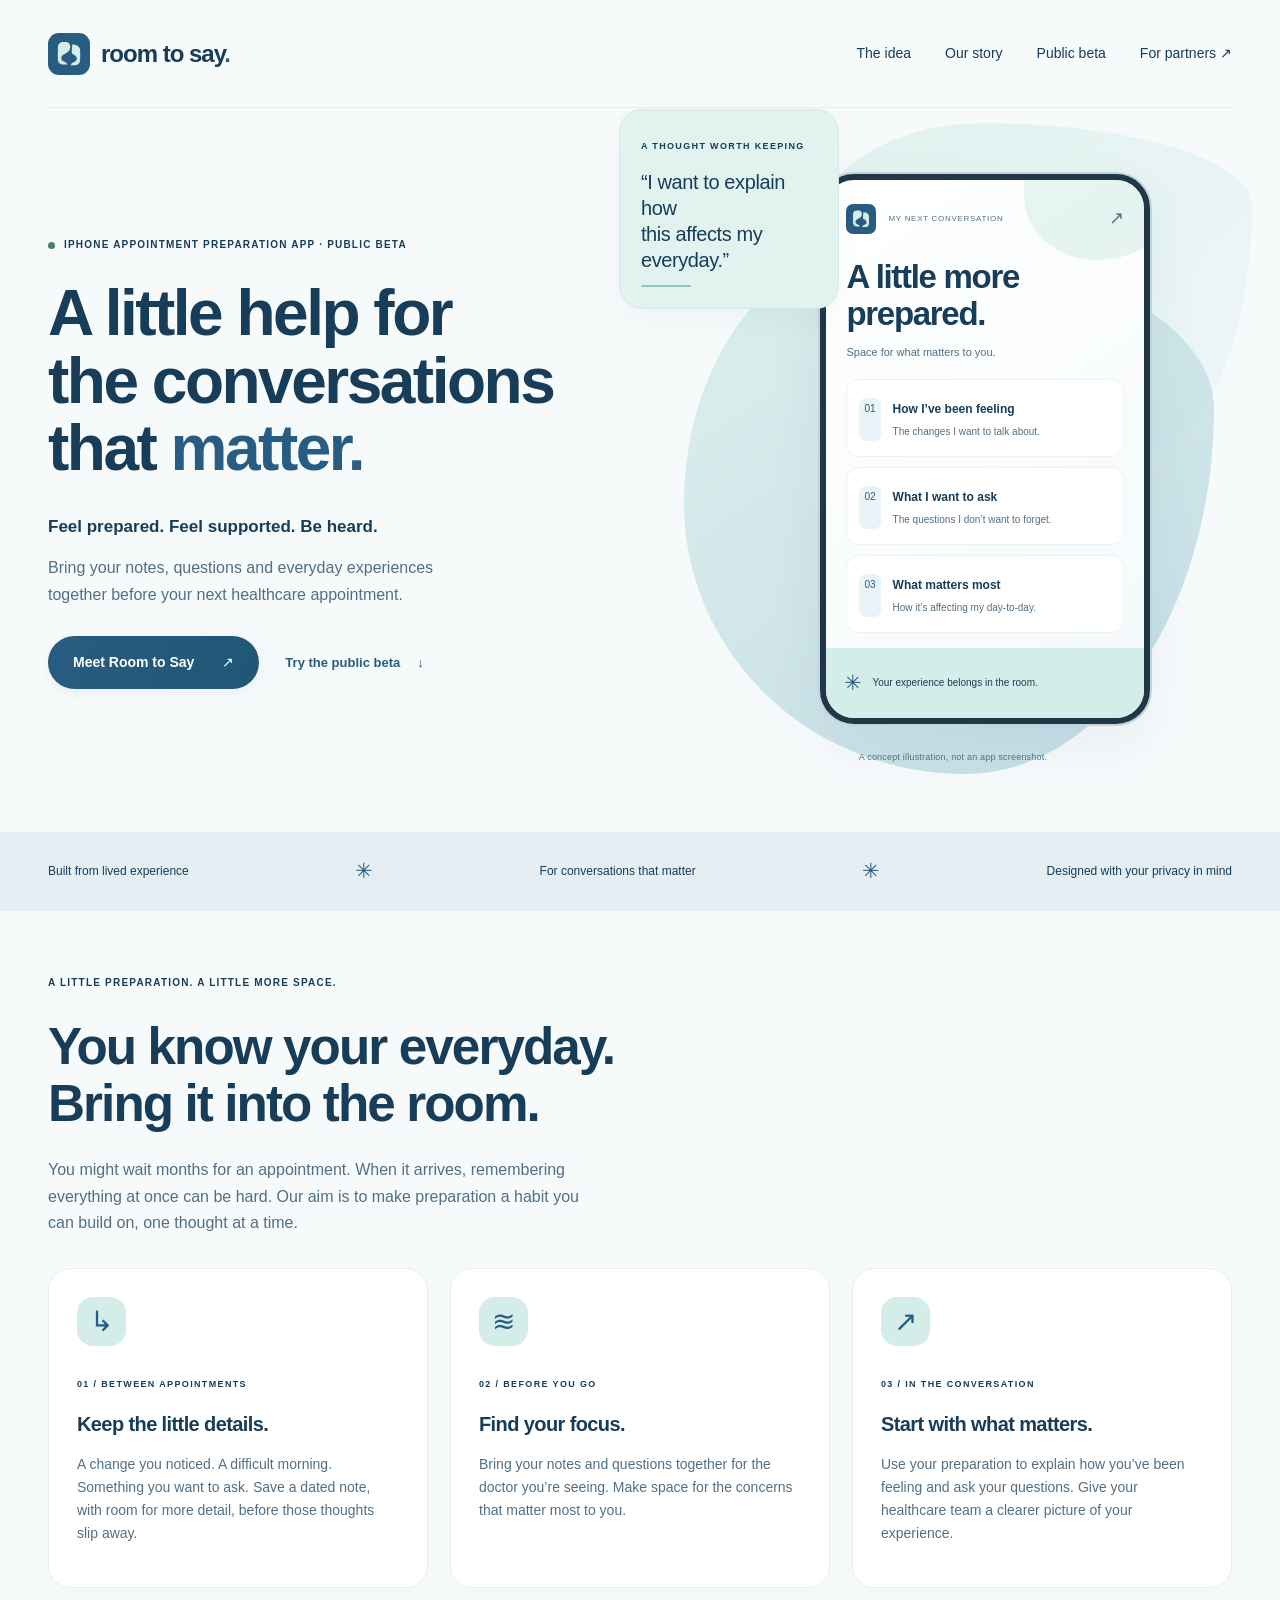
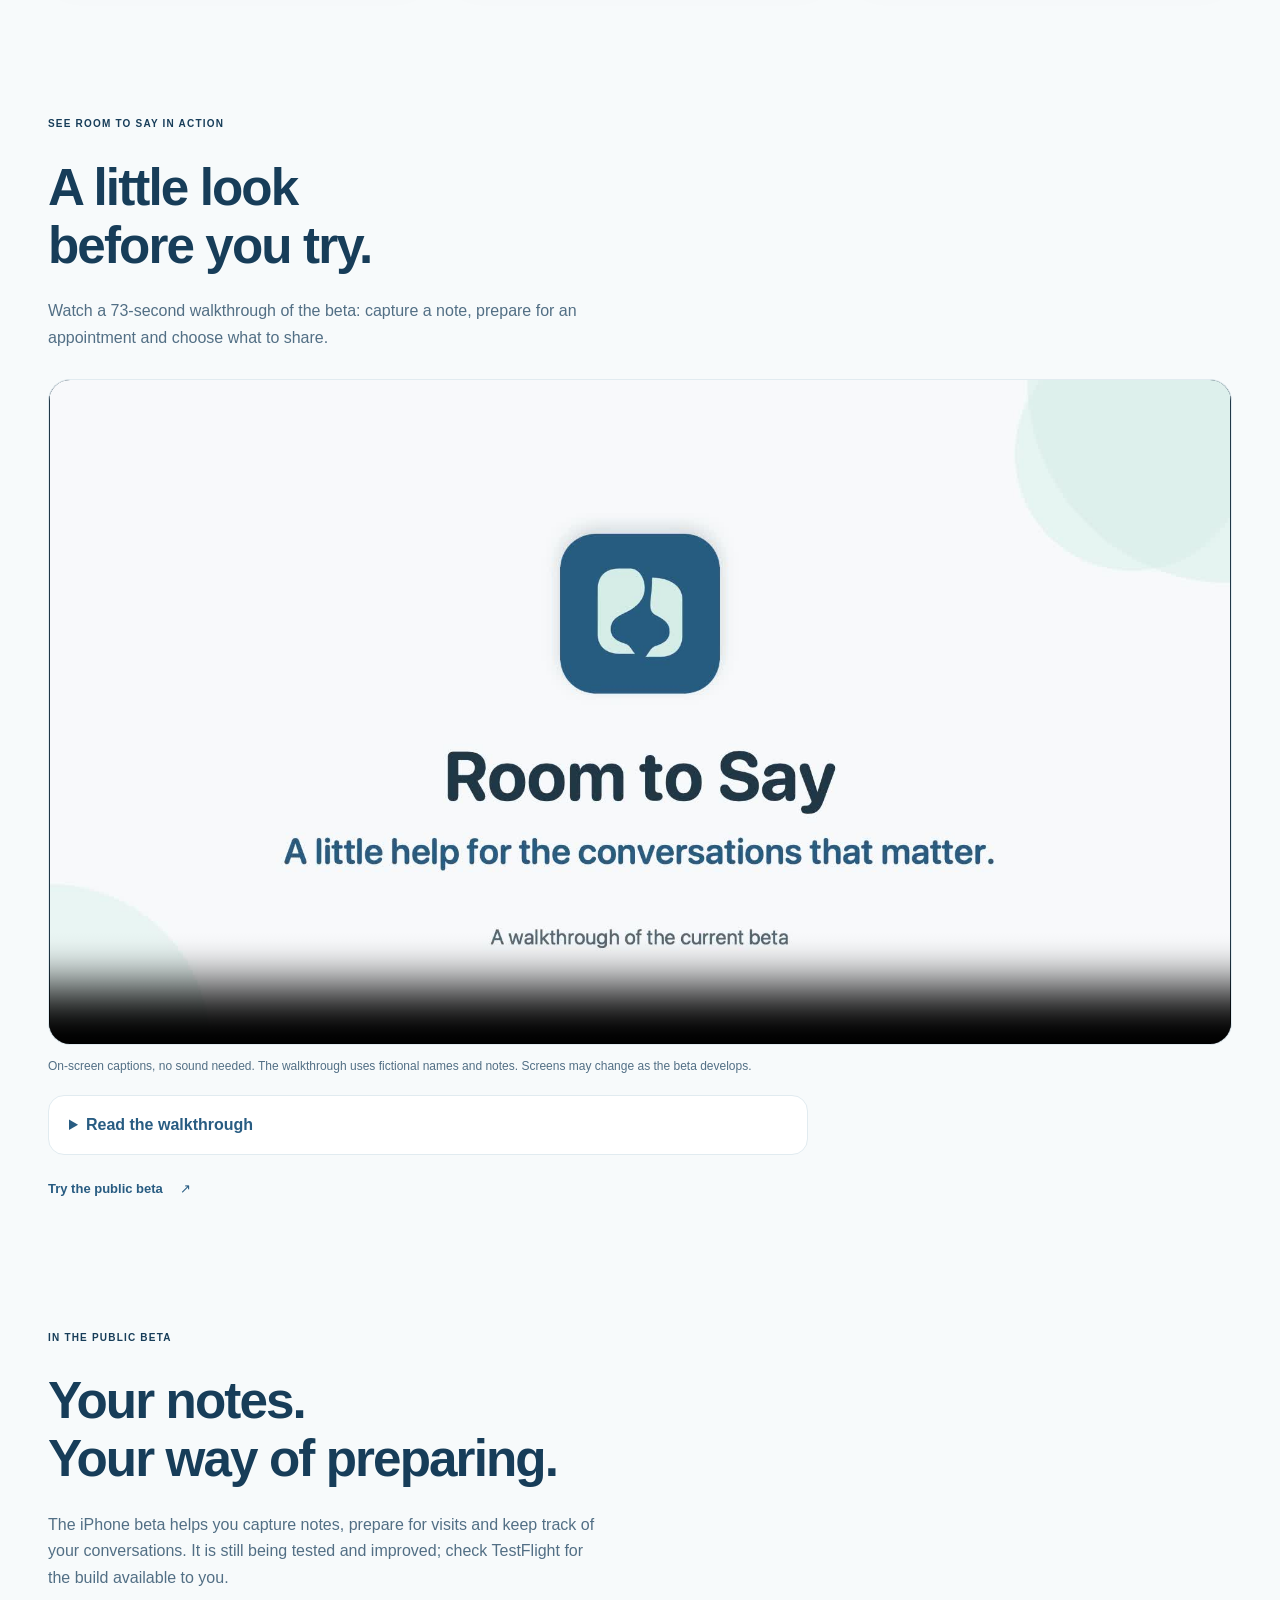
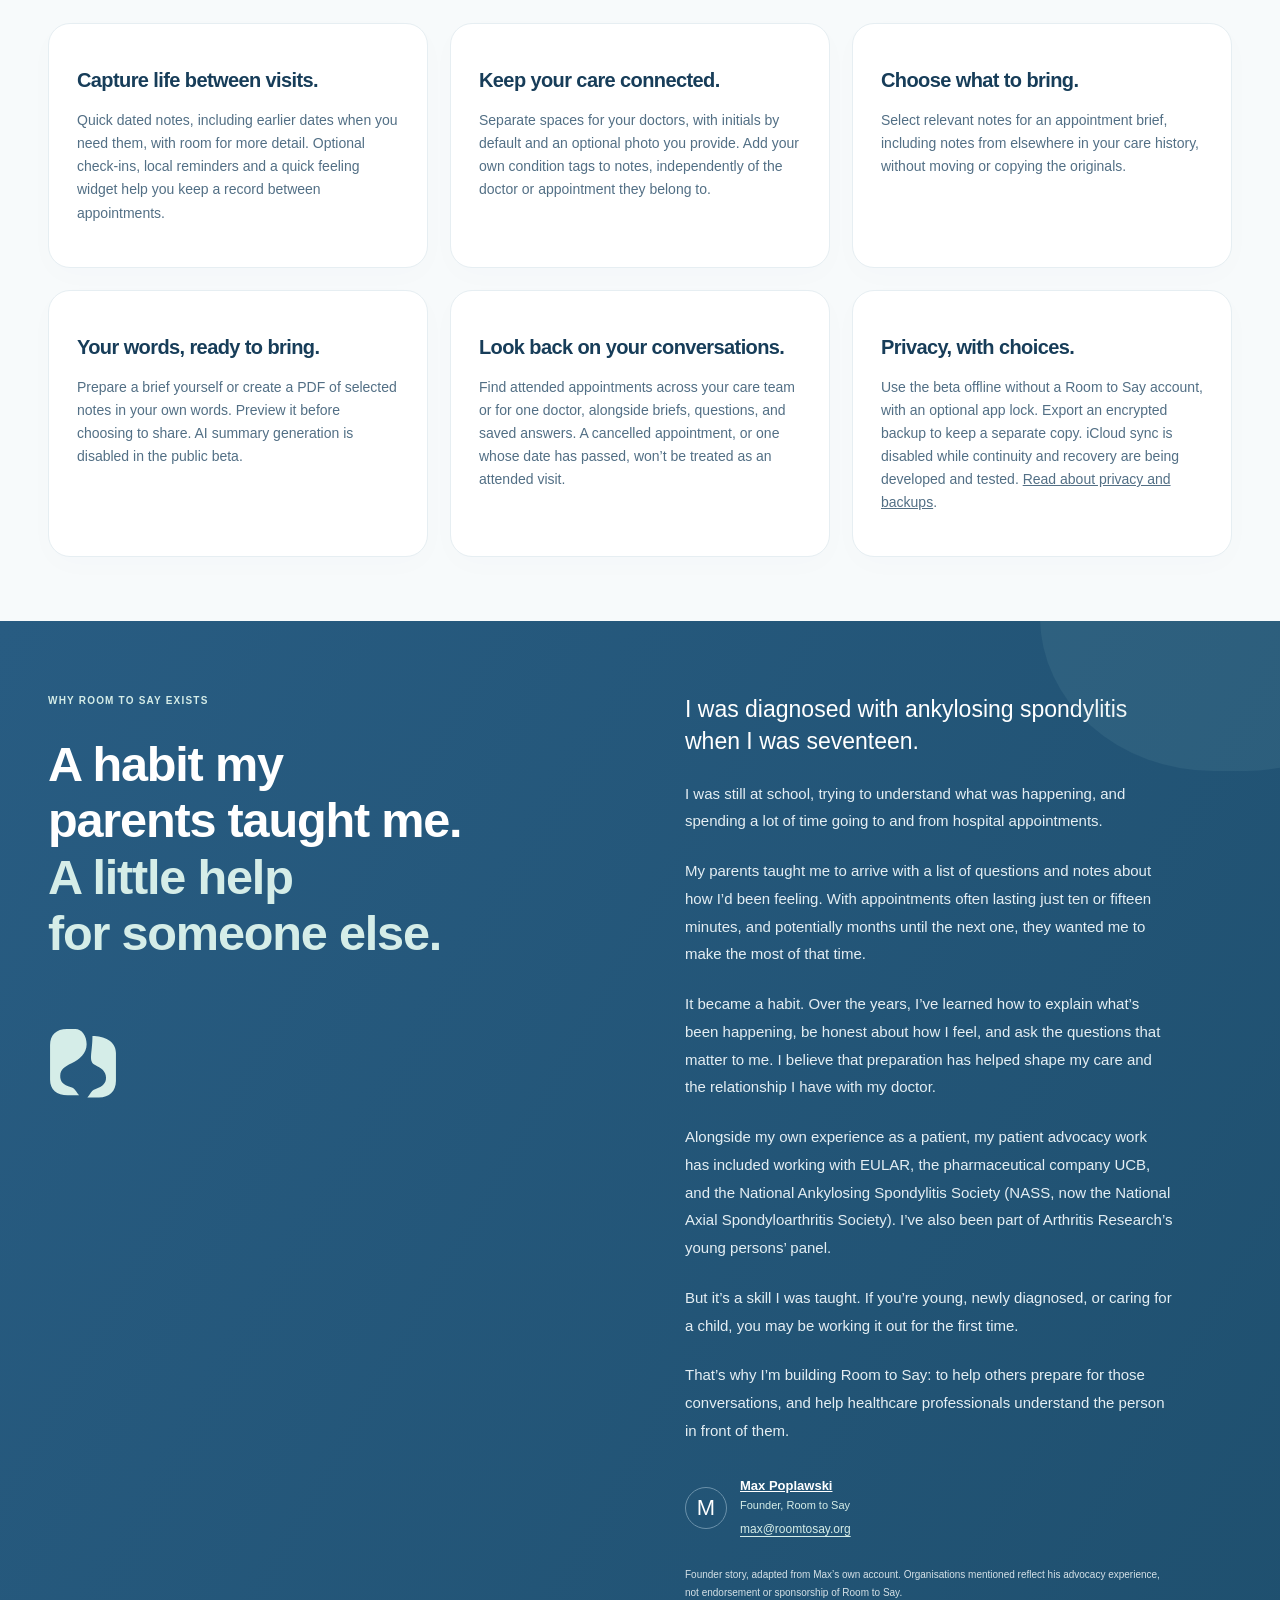
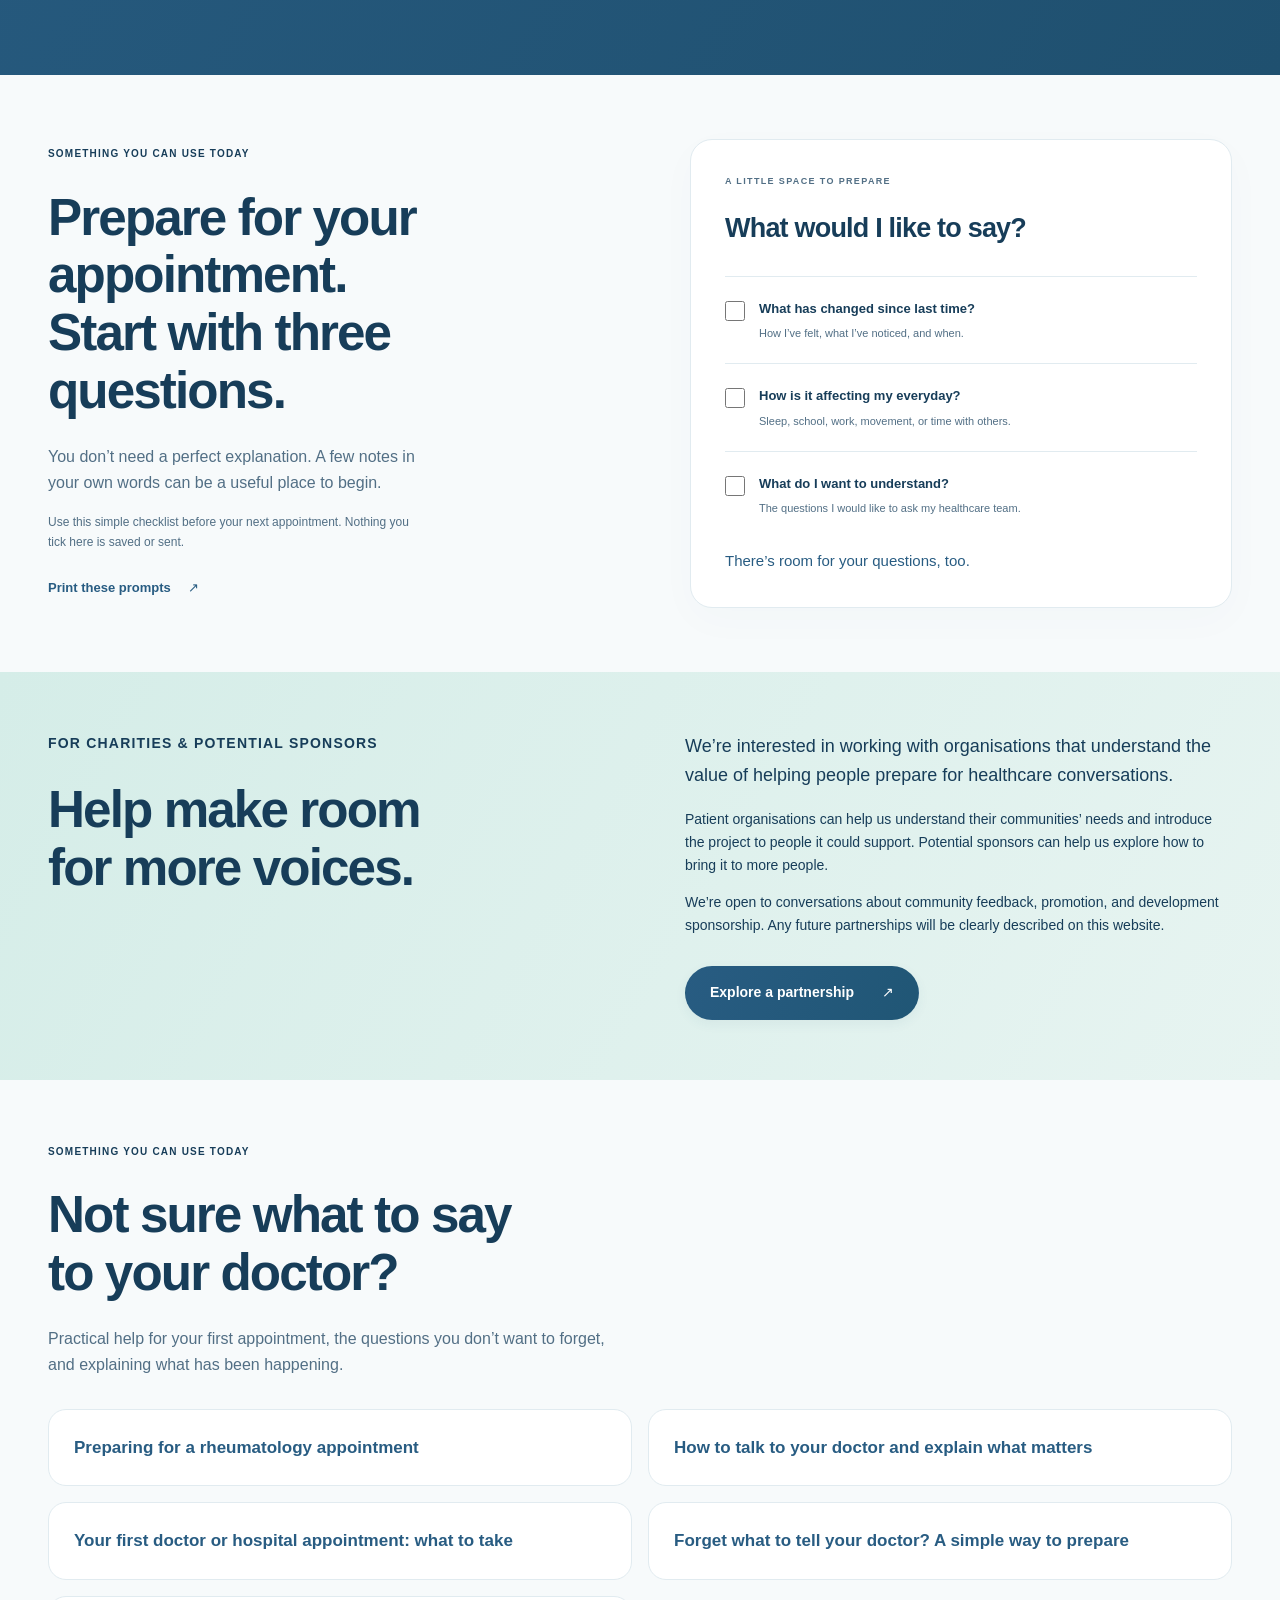
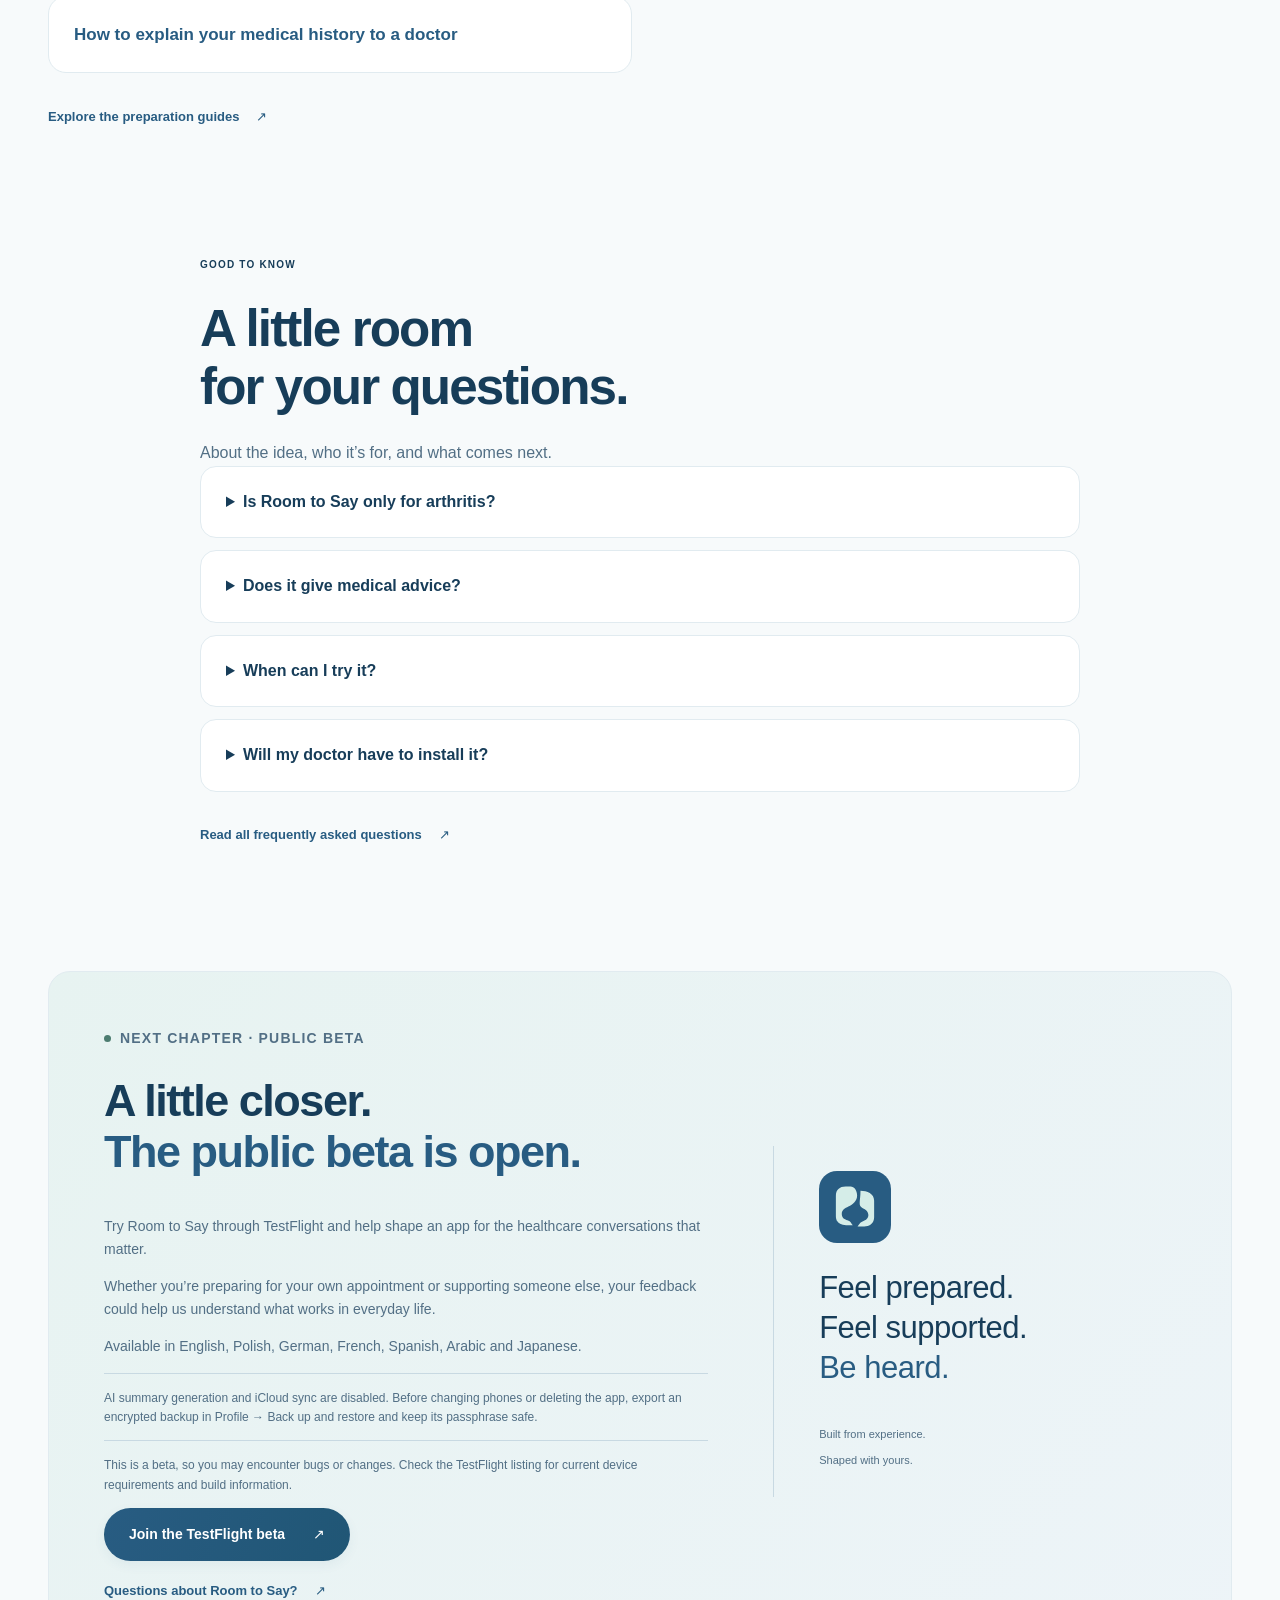
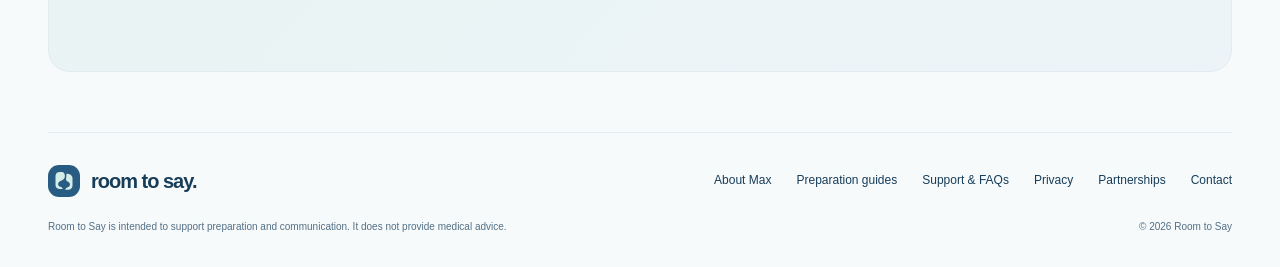
==== commit 8e497ae0: "Improve search descriptions and add founder profile and rheumatology guide" ====
--- a/index.html
+++ b/index.html
@@ -4,8 +4,8 @@
   <meta charset="utf-8">
   <meta name="viewport" content="width=device-width, initial-scale=1">
   <meta name="theme-color" content="#285C82">
-  <title>Room to Say — A little help for the conversations that matter.</title>
-  <meta name="description" content="A little help for the conversations that matter. Room to Say is in development to help you prepare notes, questions and everyday experiences for healthcare appointments.">
+  <title>Room to Say | Healthcare Appointment Preparation App</title>
+  <meta name="description" content="Prepare for healthcare appointments with Room to Say, an iPhone app in public beta. Keep notes and questions together and choose what to bring to your doctor.">
   <link rel="icon" href="assets/favicon.ico">
   <link rel="apple-touch-icon" href="assets/room-to-say-icon-180.png">
   <link rel="stylesheet" href="styles.css?v=20261027-beta">
@@ -18,29 +18,29 @@
   <meta property="og:locale" content="en_GB">
   <meta property="og:type" content="website">
   <meta property="og:url" content="https://roomtosay.org/">
-  <meta property="og:title" content="Room to Say — A little help for the conversations that matter.">
-  <meta property="og:description" content="A little help for the conversations that matter. Room to Say is in development to help you prepare notes, questions and everyday experiences for healthcare appointments.">
+  <meta property="og:title" content="Room to Say | Healthcare Appointment Preparation App">
+  <meta property="og:description" content="Prepare for healthcare appointments with Room to Say, an iPhone app in public beta. Keep notes and questions together and choose what to bring to your doctor.">
   <meta property="og:image" content="https://roomtosay.org/assets/room-to-say-social-conversations.png">
   <meta property="og:image:alt" content="Room to Say. A little help for the conversations that matter. Ocean-blue card with the mist-green Shared space logo.">
   <meta property="og:image:width" content="1200">
   <meta property="og:image:height" content="630">
   <meta name="twitter:card" content="summary_large_image">
-  <meta name="twitter:title" content="Room to Say — A little help for the conversations that matter.">
-  <meta name="twitter:description" content="A little help for the conversations that matter. Room to Say is in development to help you prepare notes, questions and everyday experiences for healthcare appointments.">
+  <meta name="twitter:title" content="Room to Say | Healthcare Appointment Preparation App">
+  <meta name="twitter:description" content="Prepare for healthcare appointments with Room to Say, an iPhone app in public beta. Keep notes and questions together and choose what to bring to your doctor.">
   <meta name="twitter:image" content="https://roomtosay.org/assets/room-to-say-social-conversations.png">
   <meta name="twitter:image:alt" content="Room to Say. A little help for the conversations that matter. Ocean-blue card with the mist-green Shared space logo.">
-  <script type="application/ld+json">{"@context": "https://schema.org", "@type": "WebPage", "@id": "https://roomtosay.org/#page", "url": "https://roomtosay.org/", "name": "Room to Say — A little help for the conversations that matter.", "description": "A little help for the conversations that matter. Room to Say is in development to help you prepare notes, questions and everyday experiences for healthcare appointments.", "inLanguage": "en-GB", "isPartOf": {"@type": "WebSite", "@id": "https://roomtosay.org/#website", "url": "https://roomtosay.org/", "name": "Room to Say"}}</script>
+  <script type="application/ld+json">{"@context": "https://schema.org", "@type": "WebPage", "@id": "https://roomtosay.org/#page", "url": "https://roomtosay.org/", "name": "Room to Say | Healthcare Appointment Preparation App", "description": "Prepare for healthcare appointments with Room to Say, an iPhone app in public beta. Keep notes and questions together and choose what to bring to your doctor.", "inLanguage": "en-GB", "isPartOf": {"@type": "WebSite", "@id": "https://roomtosay.org/#website", "url": "https://roomtosay.org/", "name": "Room to Say"}}</script>
 </head>
 <body>
   <a class="skip" href="#main">Skip to content</a>
   <header class="header wrap">
-    <a class="brand" href="./" aria-label="Room to Say home"><img src="assets/room-to-say-icon.svg" width="42" height="42" alt=""><span>room to say<span class="brand-dot">.</span></span></a>
+    <a class="brand" href="/" aria-label="Room to Say home"><img src="assets/room-to-say-icon.svg" width="42" height="42" alt=""><span>room to say<span class="brand-dot">.</span></span></a>
     <nav aria-label="Main navigation"><a href="#approach">The idea</a><a href="#story">Our story</a><a href="#beta">Public beta</a><a href="#partners">For partners <span aria-hidden="true">↗</span></a></nav>
   </header>
   <main id="main">
     <section class="hero wrap">
       <div class="hero-copy">
-        <p class="eyebrow"><span class="status-dot"></span> In development · Public beta now open</p>
+        <p class="eyebrow"><span class="status-dot"></span> iPhone appointment preparation app · Public beta</p>
         <h1>A little help for<br>the conversations<br>that <em>matter.</em></h1>
         <p class="hero-tagline">Feel prepared. Feel supported. Be heard.</p>
         <p class="intro">Bring your notes, questions and everyday experiences together before your next healthcare appointment.</p>
@@ -95,14 +95,14 @@
     </section>
     <section class="story-section" id="story"><div class="wrap story-grid">
       <div class="story-aside"><p class="eyebrow">WHY ROOM TO SAY EXISTS</p><h2>A habit my<br>parents taught me.<br><em>A little help<br>for someone else.</em></h2><img src="assets/room-to-say-symbol.svg" width="124" height="124" alt="" loading="lazy"></div>
-      <div class="story-copy"><p class="story-lead">I was diagnosed with ankylosing spondylitis when I was seventeen.</p><p>I was still at school, trying to understand what was happening, and spending a lot of time going to and from hospital appointments.</p><p>My parents taught me to arrive with a list of questions and notes about how I’d been feeling. With appointments often lasting just ten or fifteen minutes, and potentially months until the next one, they wanted me to make the most of that time.</p><p>It became a habit. Over the years, I’ve learned how to explain what’s been happening, be honest about how I feel, and ask the questions that matter to me. I believe that preparation has helped shape my care and the relationship I have with my doctor.</p><p>Alongside my own experience as a patient, my patient advocacy work has included working with EULAR, the pharmaceutical company UCB, and the National Ankylosing Spondylitis Society (NASS, now the National Axial Spondyloarthritis Society). I’ve also been part of Arthritis Research’s young persons’ panel.</p><p>But it’s a skill I was taught. If you’re young, newly diagnosed, or caring for a child, you may be working it out for the first time.</p><p>That’s why I’m building Room to Say: to help others prepare for those conversations, and help healthcare professionals understand the person in front of them.</p><div class="founder-signoff"><span class="founder-initial" aria-hidden="true">M</span><div><strong>Max</strong><span>Founder, Room to Say</span><a class="founder-email" href="mailto:max@roomtosay.org">max@roomtosay.org</a></div></div><p class="story-note">Founder story, adapted from Max’s own account. Organisations mentioned reflect his advocacy experience, not endorsement or sponsorship of Room to Say.</p></div>
+      <div class="story-copy"><p class="story-lead">I was diagnosed with ankylosing spondylitis when I was seventeen.</p><p>I was still at school, trying to understand what was happening, and spending a lot of time going to and from hospital appointments.</p><p>My parents taught me to arrive with a list of questions and notes about how I’d been feeling. With appointments often lasting just ten or fifteen minutes, and potentially months until the next one, they wanted me to make the most of that time.</p><p>It became a habit. Over the years, I’ve learned how to explain what’s been happening, be honest about how I feel, and ask the questions that matter to me. I believe that preparation has helped shape my care and the relationship I have with my doctor.</p><p>Alongside my own experience as a patient, my patient advocacy work has included working with EULAR, the pharmaceutical company UCB, and the National Ankylosing Spondylitis Society (NASS, now the National Axial Spondyloarthritis Society). I’ve also been part of Arthritis Research’s young persons’ panel.</p><p>But it’s a skill I was taught. If you’re young, newly diagnosed, or caring for a child, you may be working it out for the first time.</p><p>That’s why I’m building Room to Say: to help others prepare for those conversations, and help healthcare professionals understand the person in front of them.</p><div class="founder-signoff"><span class="founder-initial" aria-hidden="true">M</span><div><strong><a href="max-poplawski.html">Max Poplawski</a></strong><span>Founder, Room to Say</span><a class="founder-email" href="mailto:max@roomtosay.org">max@roomtosay.org</a></div></div><p class="story-note">Founder story, adapted from Max’s own account. Organisations mentioned reflect his advocacy experience, not endorsement or sponsorship of Room to Say.</p></div>
     </div></section>
     <section class="conversation wrap section">
       <div class="conversation-copy"><p class="eyebrow">SOMETHING YOU CAN USE TODAY</p><h2>Prepare for your appointment.<br>Start with three questions.</h2><p>You don’t need a perfect explanation. A few notes in your own words can be a useful place to begin.</p><p class="subtle">Use this simple checklist before your next appointment. Nothing you tick here is saved or sent.</p><button class="text-link print-button" type="button" id="print-prompts">Print these prompts <span aria-hidden="true">↗</span></button></div>
       <div class="prompt-sheet"><p class="tiny-label">A LITTLE SPACE TO PREPARE</p><h3>What would I like to say?</h3><label class="prompt"><input type="checkbox"><span><strong>What has changed since last time?</strong><span>How I’ve felt, what I’ve noticed, and when.</span></span></label><label class="prompt"><input type="checkbox"><span><strong>How is it affecting my everyday?</strong><span>Sleep, school, work, movement, or time with others.</span></span></label><label class="prompt"><input type="checkbox"><span><strong>What do I want to understand?</strong><span>The questions I would like to ask my healthcare team.</span></span></label><p class="prompt-footer">There’s room for your questions, too.</p></div>
     </section>
     <section class="partners-section" id="partners"><div class="wrap partners-grid"><div><p class="eyebrow">FOR CHARITIES & POTENTIAL SPONSORS</p><h2>Help make room<br>for more voices.</h2></div><div><p class="partner-intro">We’re interested in working with organisations that understand the value of helping people prepare for healthcare conversations.</p><p>Patient organisations can help us understand their communities’ needs and introduce the project to people it could support. Potential sponsors can help us explore how to bring it to more people.</p><p>We’re open to conversations about community feedback, promotion, and development sponsorship. Any future partnerships will be clearly described on this website.</p><a class="button button-light" href="partnerships.html">Explore a partnership <span aria-hidden="true">↗</span></a></div></div></section>
-<section class="wrap section guides-intro" id="guides"><div class="section-heading"><p class="eyebrow">SOMETHING YOU CAN USE TODAY</p><h2>Not sure what to say<br>to your doctor?</h2><p>Practical help for your first appointment, the questions you don’t want to forget, and explaining what has been happening.</p></div><ul class="guide-list"><li><a href="how-to-talk-to-your-doctor.html">How to talk to your doctor and explain what matters</a></li><li><a href="first-doctors-hospital-appointment.html">Your first doctor or hospital appointment: what to take</a></li><li><a href="remember-what-to-tell-your-doctor.html">Forget what to tell your doctor? A simple way to prepare</a></li><li><a href="explain-medical-history-to-doctor.html">How to explain your medical history to a doctor</a></li></ul><a class="text-link" href="guides.html">Explore the preparation guides <span aria-hidden="true">↗</span></a></section>
+<section class="wrap section guides-intro" id="guides"><div class="section-heading"><p class="eyebrow">SOMETHING YOU CAN USE TODAY</p><h2>Not sure what to say<br>to your doctor?</h2><p>Practical help for your first appointment, the questions you don’t want to forget, and explaining what has been happening.</p></div><ul class="guide-list"><li><a href="preparing-for-rheumatology-appointment.html">Preparing for a rheumatology appointment</a></li><li><a href="how-to-talk-to-your-doctor.html">How to talk to your doctor and explain what matters</a></li><li><a href="first-doctors-hospital-appointment.html">Your first doctor or hospital appointment: what to take</a></li><li><a href="remember-what-to-tell-your-doctor.html">Forget what to tell your doctor? A simple way to prepare</a></li><li><a href="explain-medical-history-to-doctor.html">How to explain your medical history to a doctor</a></li></ul><a class="text-link" href="guides.html">Explore the preparation guides <span aria-hidden="true">↗</span></a></section>
     <section class="home-faq wrap section" id="faq" aria-labelledby="faq-title">
       <div class="section-heading"><p class="eyebrow">GOOD TO KNOW</p><h2 id="faq-title">A little room<br>for your questions.</h2><p>About the idea, who it’s for, and what comes next.</p></div>
       <details><summary>Is Room to Say only for arthritis?</summary><p>Arthritis is where Max’s story begins. Preparation can be useful across different conditions and appointments. The beta will help us understand how well the design fits different experiences.</p></details>
@@ -115,6 +115,6 @@
       <div class="beta-card"><div><p class="eyebrow"><span class="status-dot"></span> NEXT CHAPTER · PUBLIC BETA</p><h2 id="beta-title">A little closer.<br><em>The public beta is open.</em></h2><p>Try Room to Say through TestFlight and help shape an app for the healthcare conversations that matter.</p><p>Whether you’re preparing for your own appointment or supporting someone else, your feedback could help us understand what works in everyday life.</p><p>Available in English, Polish, German, French, Spanish, Arabic and Japanese.</p><p class="beta-note">AI summary generation and iCloud sync are disabled. Before changing phones or deleting the app, export an encrypted backup in Profile → Back up and restore and keep its passphrase safe.</p><p class="beta-note">This is a beta, so you may encounter bugs or changes. Check the TestFlight listing for current device requirements and build information.</p><a class="button" href="https://testflight.apple.com/join/qRMne3Gn">Join the TestFlight beta <span aria-hidden="true">↗</span></a><p style="margin-top:18px"><a class="text-link" href="support.html">Questions about Room to Say? <span aria-hidden="true">↗</span></a></p></div><div class="beta-aside"><img src="assets/room-to-say-icon.svg" width="72" height="72" alt="" loading="lazy"><p>Feel prepared.<br>Feel supported.<br><em>Be heard.</em></p><span>Built from experience.<br>Shaped with yours.</span></div></div>
     </section>
   </main>
-  <footer class="footer wrap"><a class="brand" href="./"><img src="assets/room-to-say-icon.svg" width="32" height="32" alt=""><span>room to say.</span></a><nav aria-label="Footer navigation"><a href="guides.html">Preparation guides</a><a href="support.html">Support &amp; FAQs</a><a href="privacy.html">Privacy</a><a href="partnerships.html">Partnerships</a><a href="mailto:hello@roomtosay.org">Contact</a></nav><p>Room to Say is intended to support preparation and communication. It does not provide medical advice.</p><span class="copyright">© <span data-year>2026</span> Room to Say</span></footer>
+  <footer class="footer wrap"><a class="brand" href="/"><img src="assets/room-to-say-icon.svg" width="32" height="32" alt=""><span>room to say.</span></a><nav aria-label="Footer navigation"><a href="max-poplawski.html">About Max</a><a href="guides.html">Preparation guides</a><a href="support.html">Support &amp; FAQs</a><a href="privacy.html">Privacy</a><a href="partnerships.html">Partnerships</a><a href="mailto:hello@roomtosay.org">Contact</a></nav><p>Room to Say is intended to support preparation and communication. It does not provide medical advice.</p><span class="copyright">© <span data-year>2026</span> Room to Say</span></footer>
 </body>
 </html>
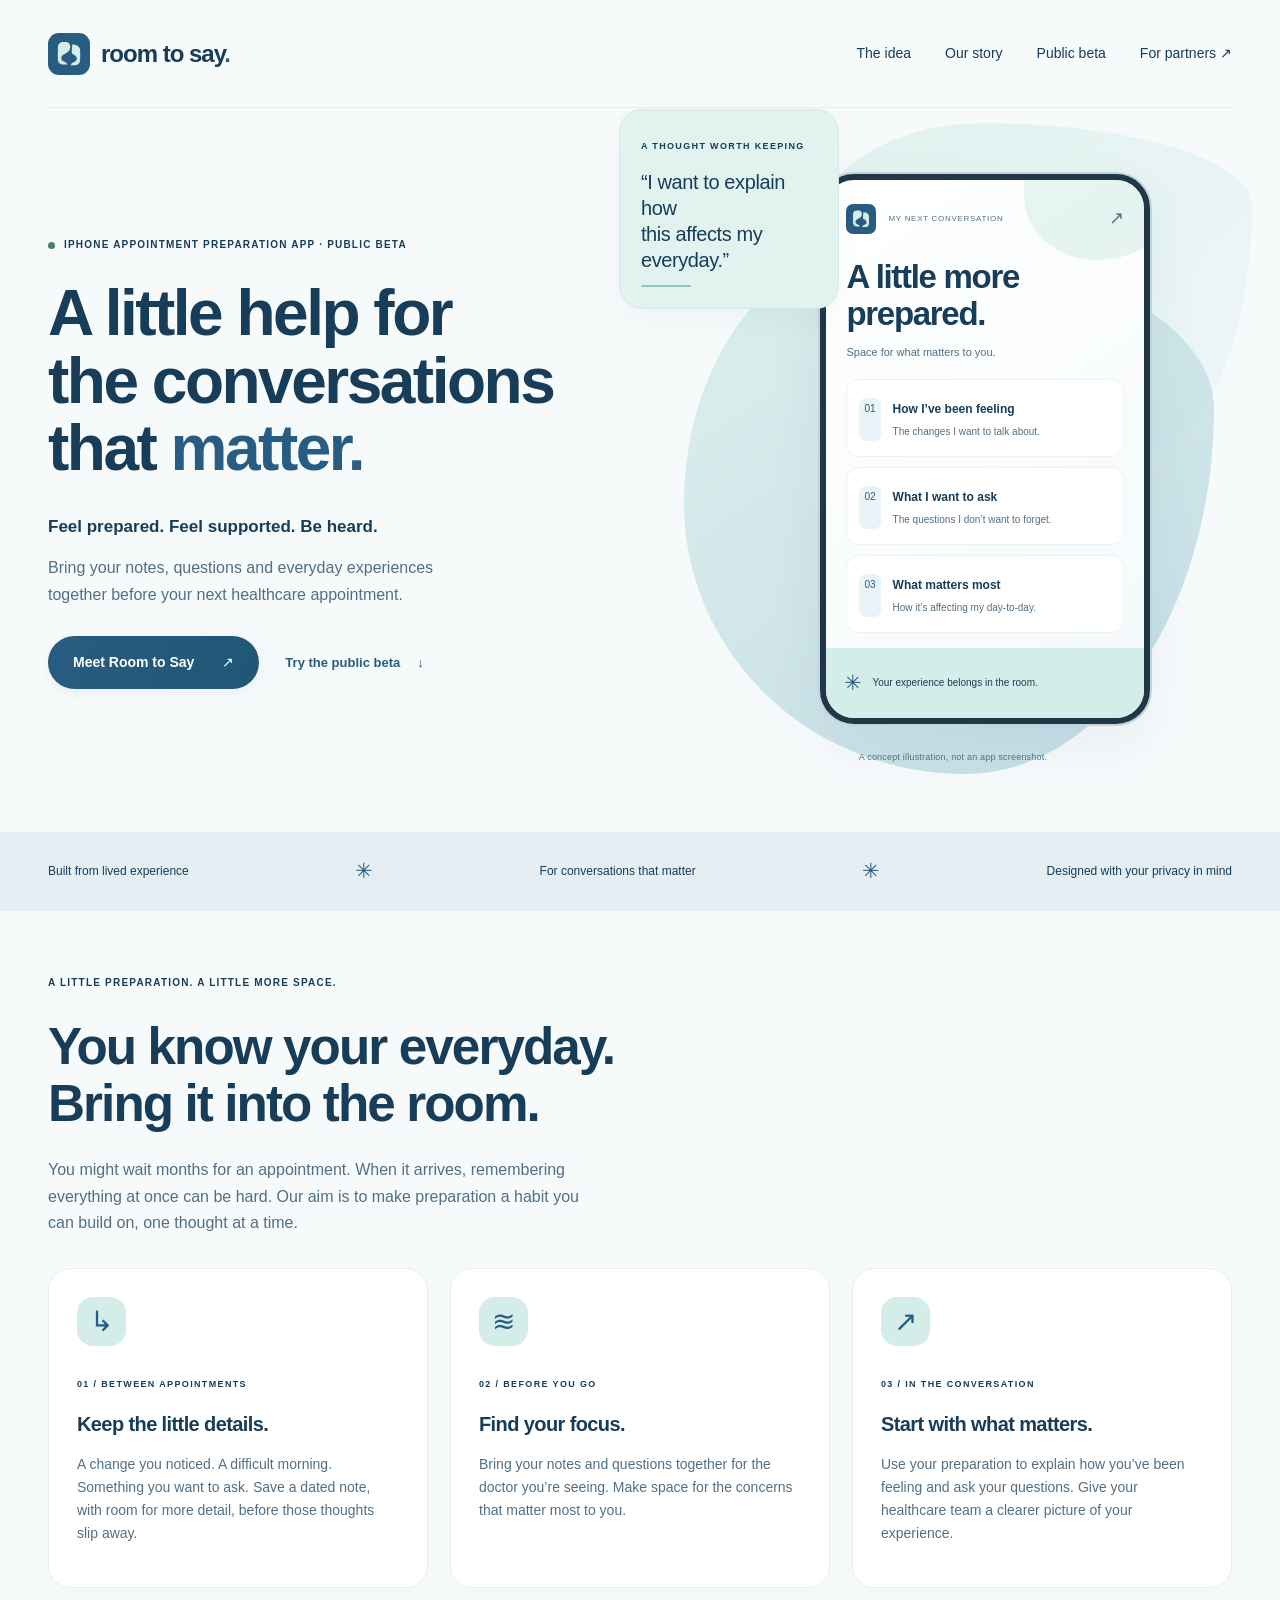
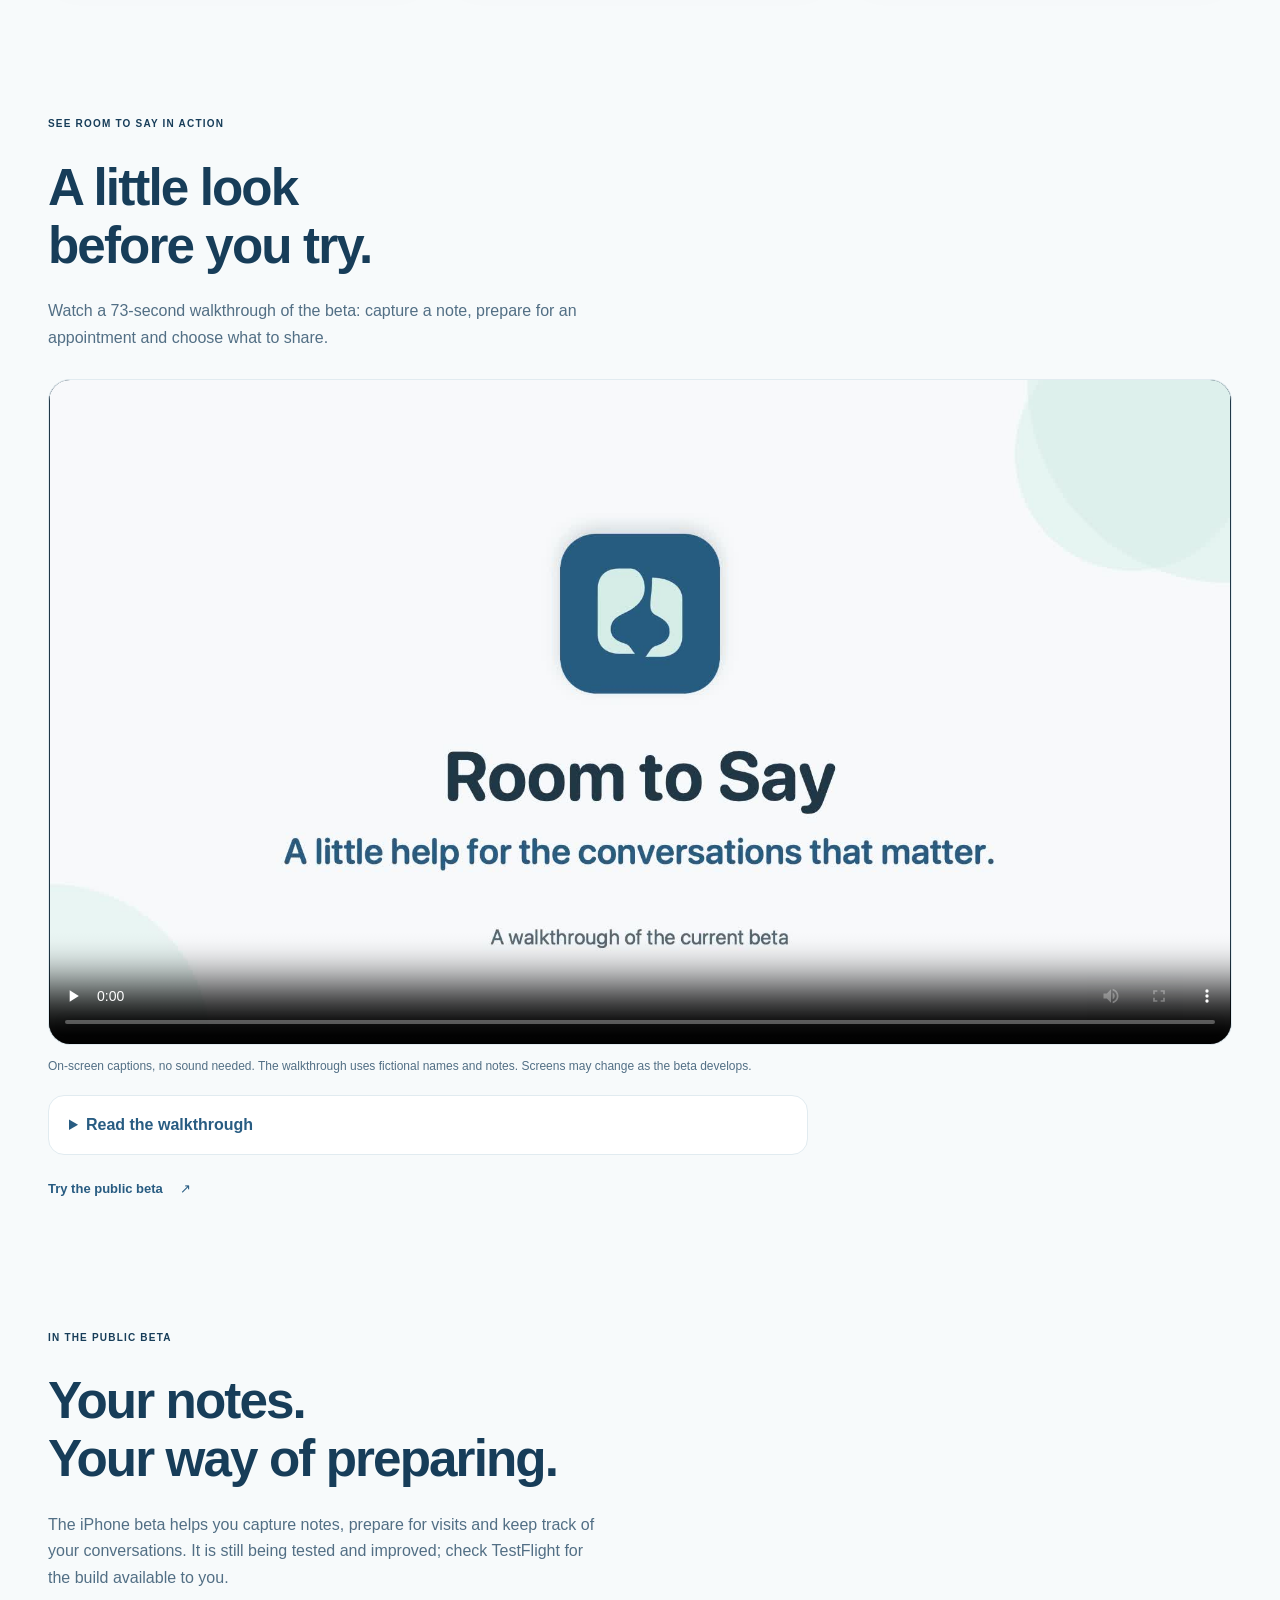
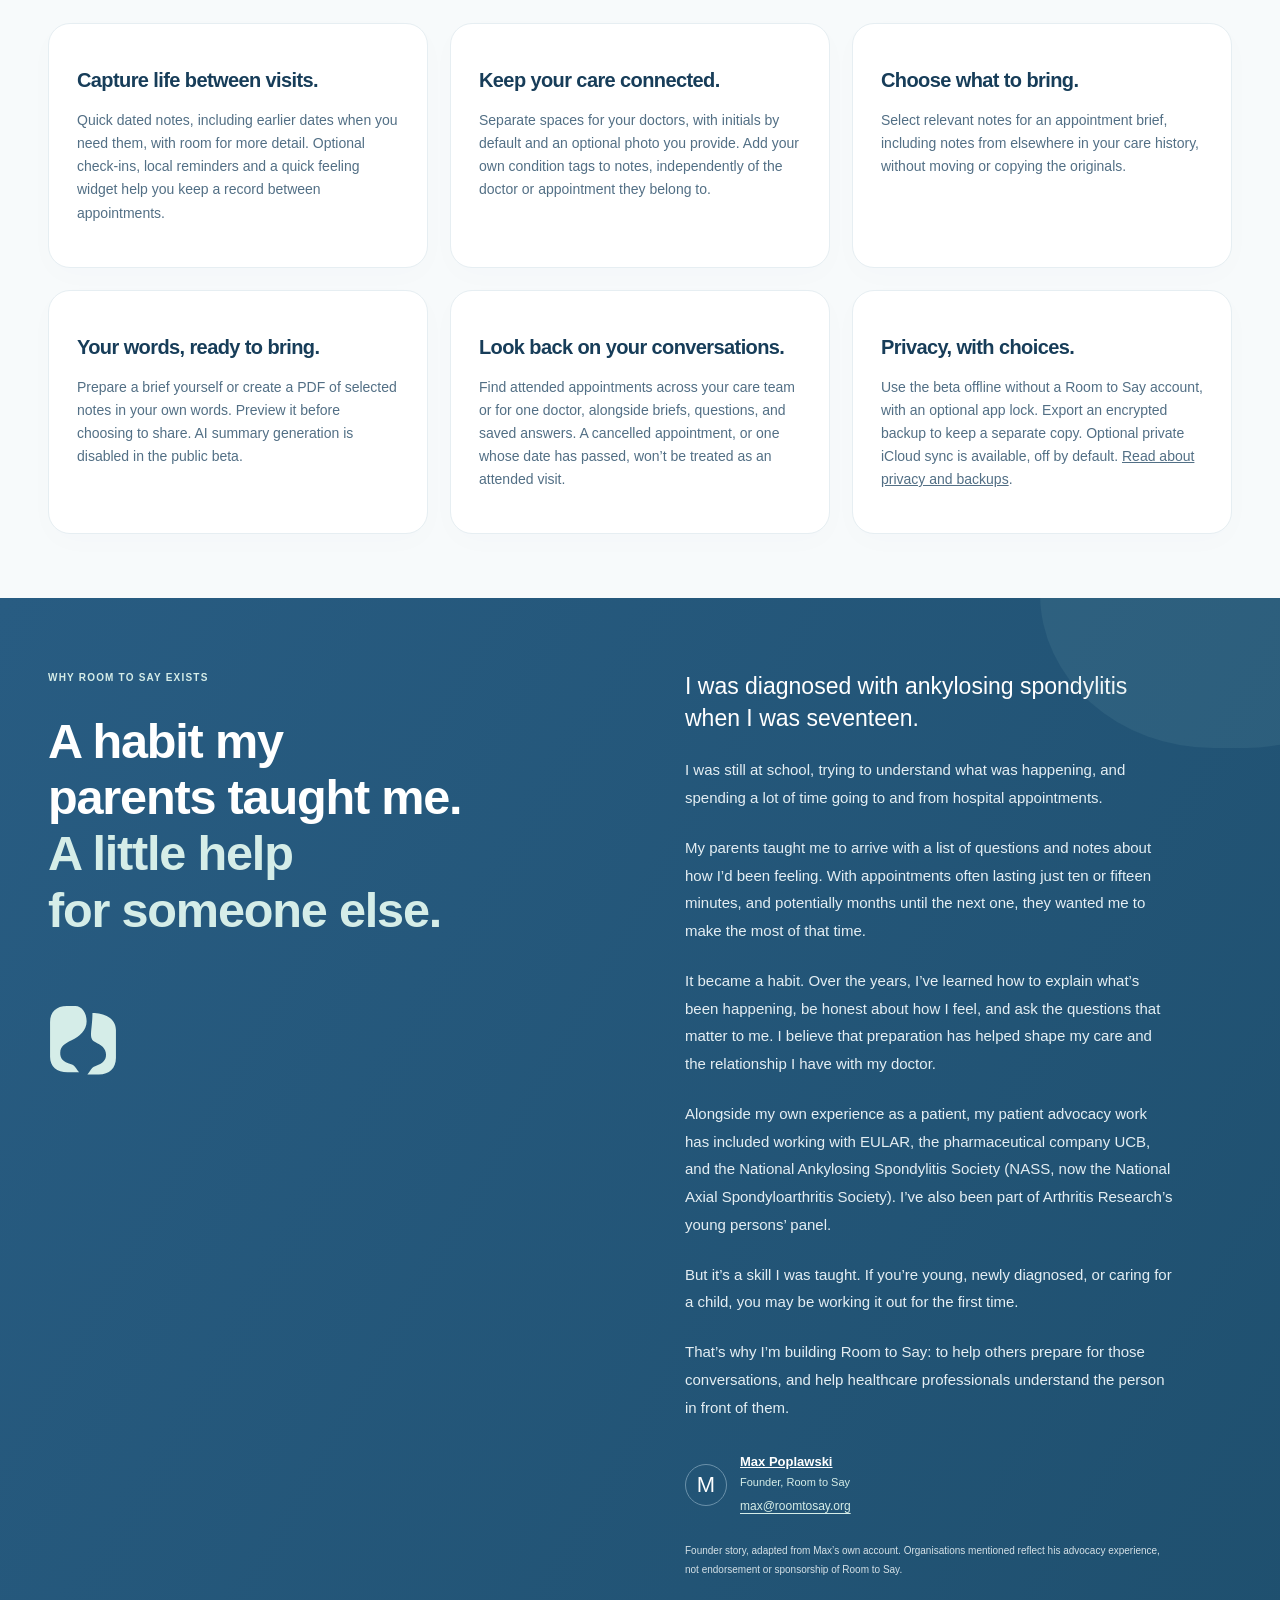
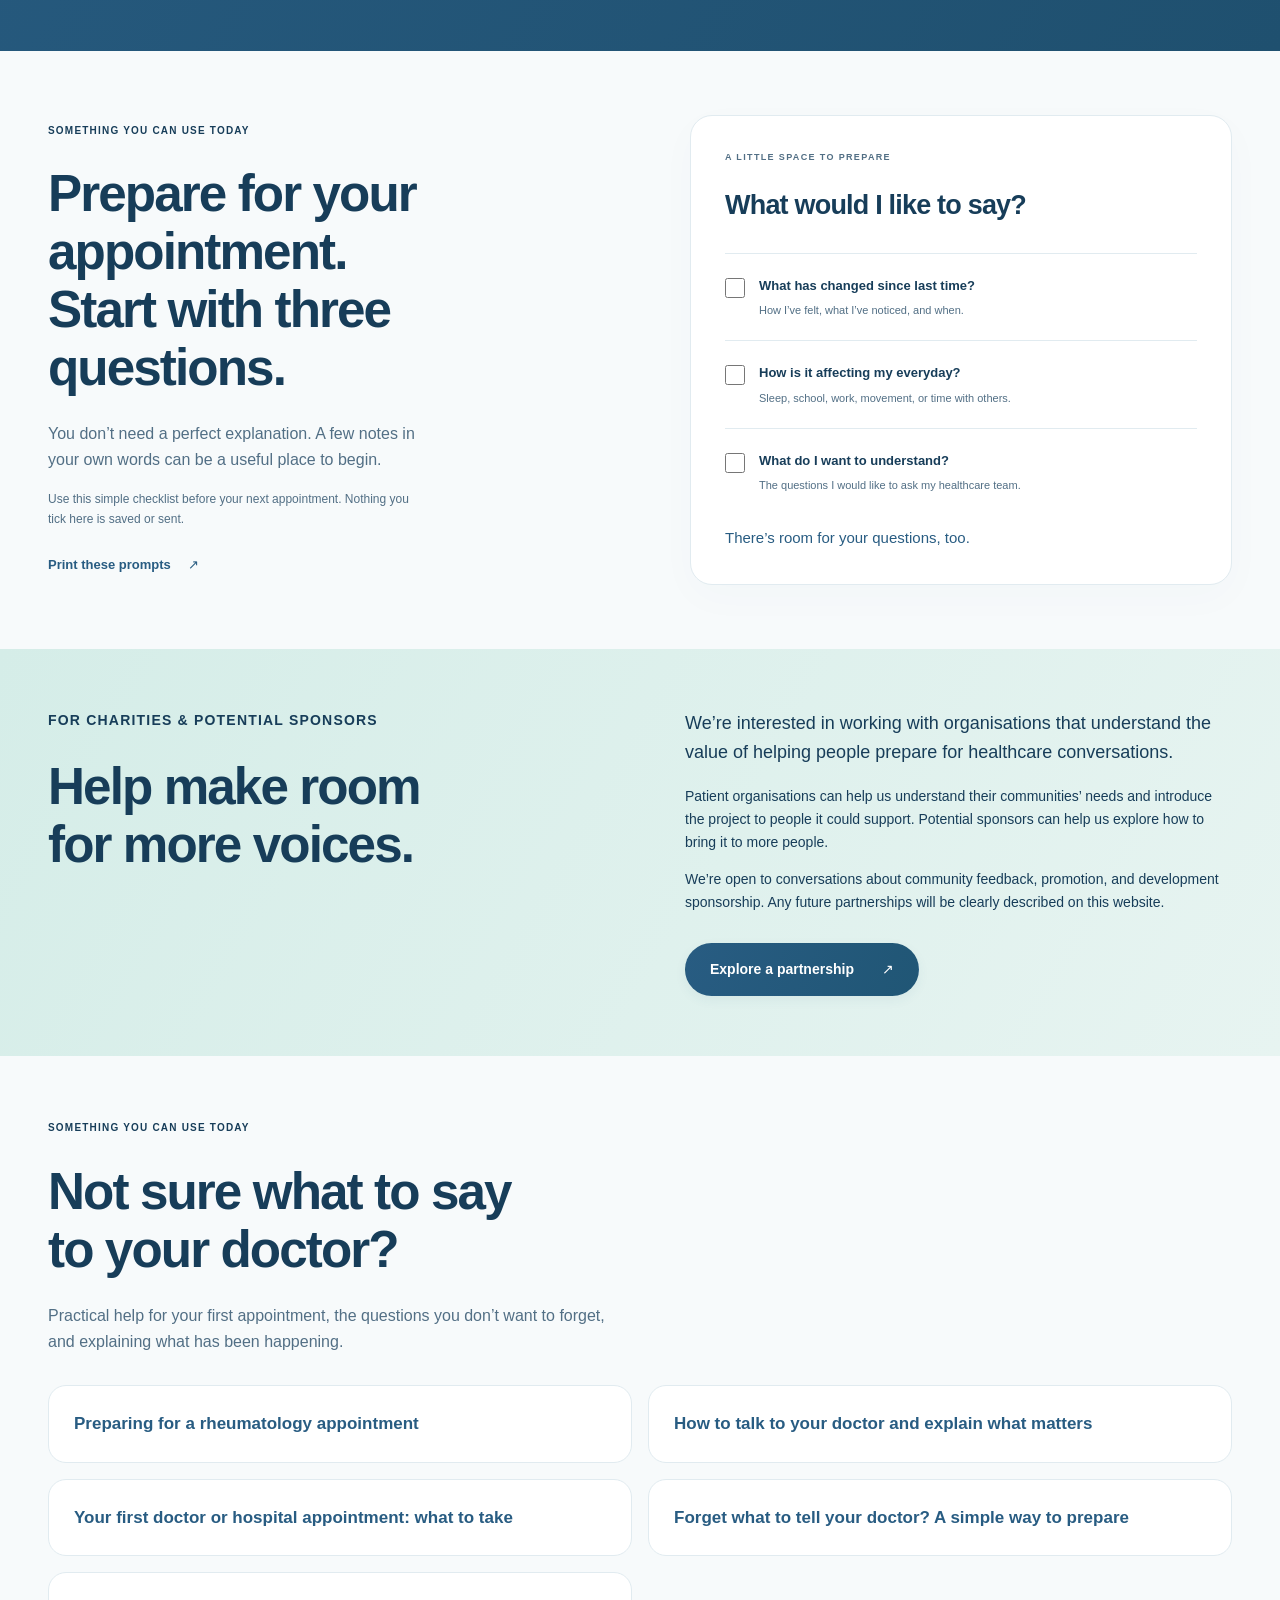
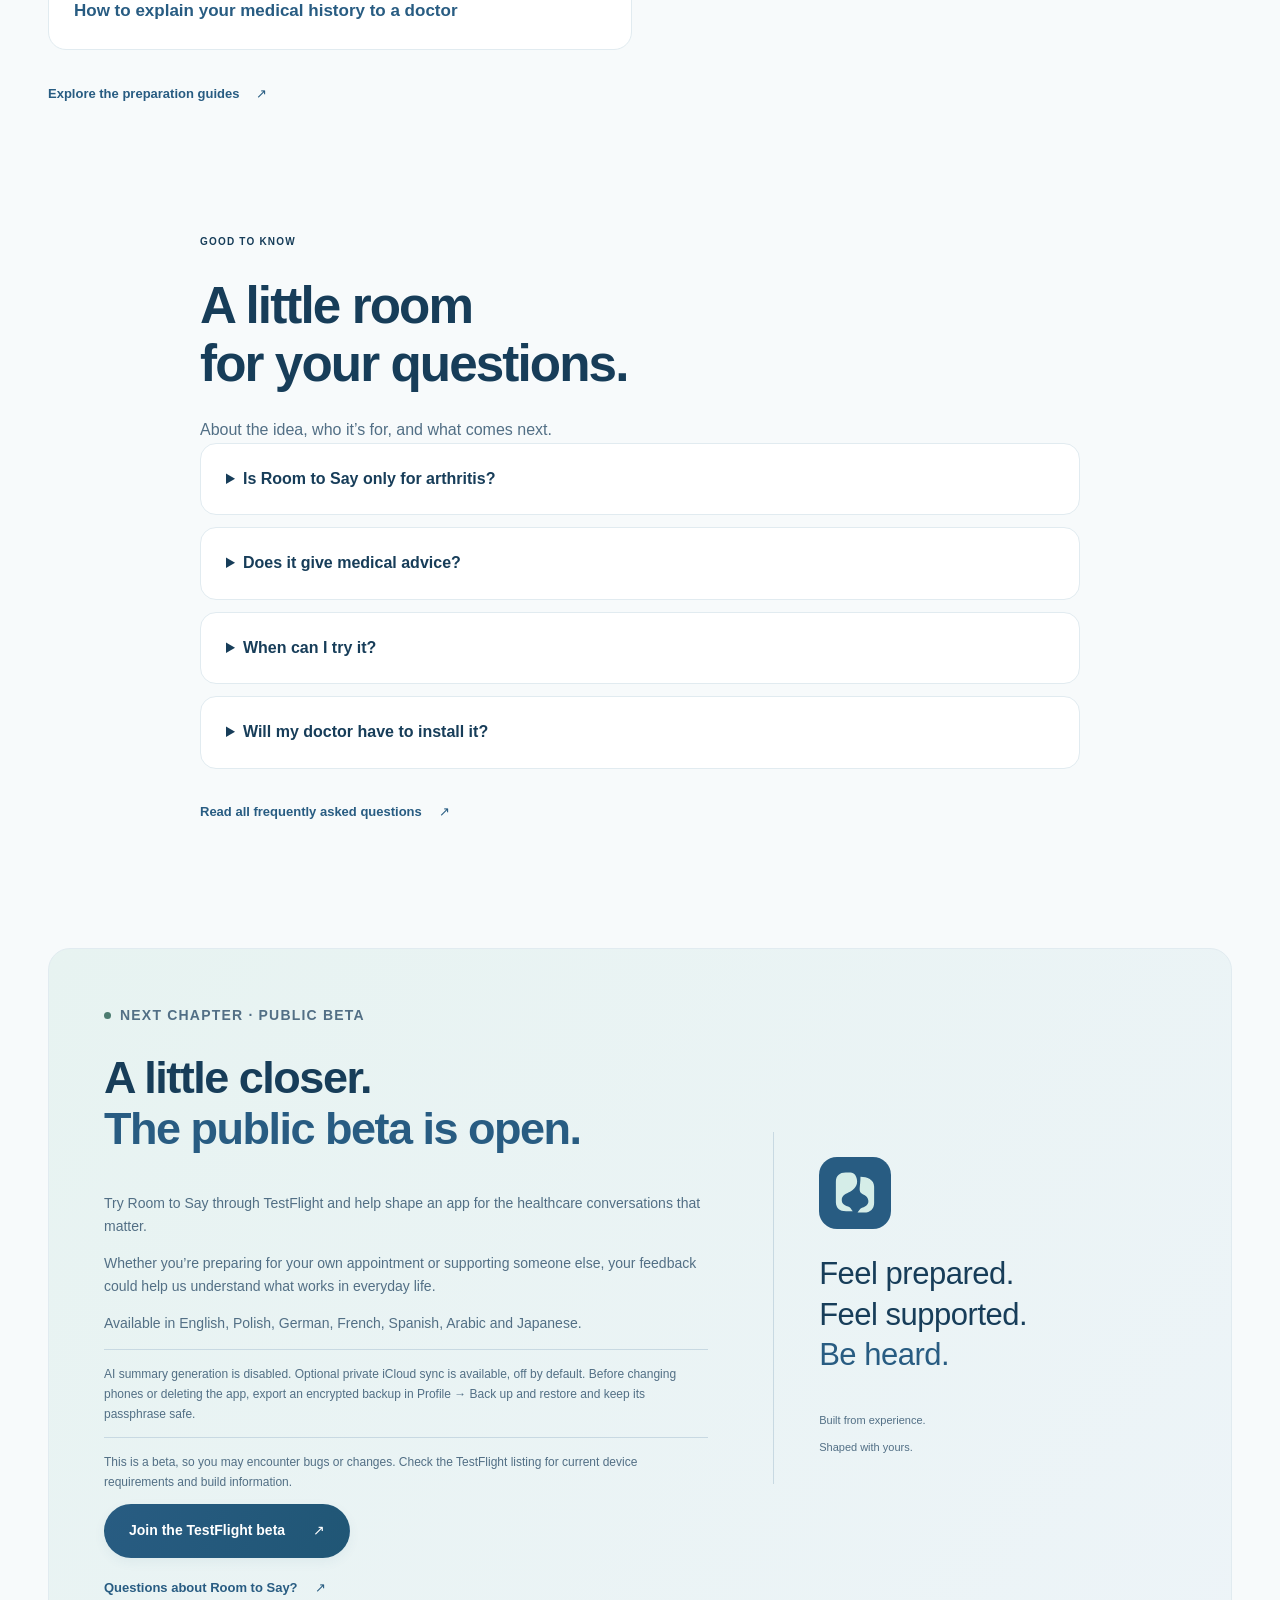
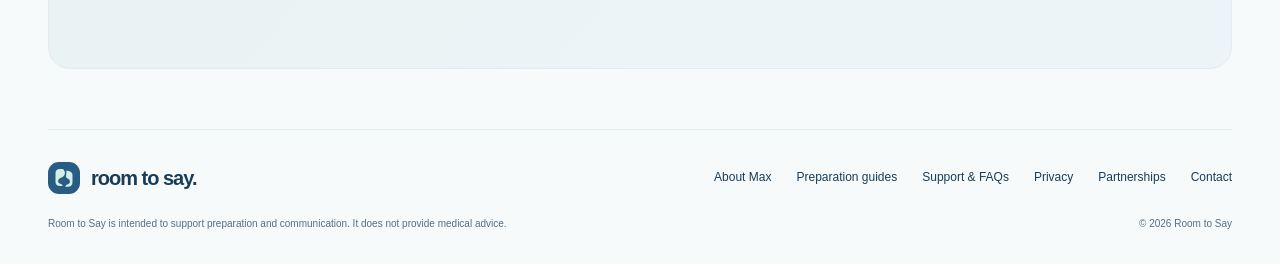
==== commit 27a23c32: "Correct optional iCloud sync beta availability wording" ====
--- a/index.html
+++ b/index.html
@@ -79,7 +79,7 @@
         </video>
         <figcaption id="demo-caption">On-screen captions, no sound needed. The walkthrough uses fictional names and notes. Screens may change as the beta develops.</figcaption>
       </figure>
-      <details class="demo-transcript"><summary>Read the walkthrough</summary><ol><li><strong>Keep a note.</strong> Write down something you want to remember between appointments and link it to the relevant visit.</li><li><strong>Prepare for your visit.</strong> Choose which notes to bring and add the questions you want to ask.</li><li><strong>Create a notes document.</strong> Choose what goes into a document of your notes, in your own words, without AI rewriting or interpretation.</li><li><strong>Preview before sharing.</strong> Check the PDF, then choose whether to share it, print it or save it.</li><li><strong>Local use in this beta.</strong> Notes are stored on the iPhone without a Room to Say account. iCloud sync is disabled in the build shown. See our <a href="privacy.html">privacy and backup information</a>.</li></ol></details>
+      <details class="demo-transcript"><summary>Read the walkthrough</summary><ol><li><strong>Keep a note.</strong> Write down something you want to remember between appointments and link it to the relevant visit.</li><li><strong>Prepare for your visit.</strong> Choose which notes to bring and add the questions you want to ask.</li><li><strong>Create a notes document.</strong> Choose what goes into a document of your notes, in your own words, without AI rewriting or interpretation.</li><li><strong>Preview before sharing.</strong> Check the PDF, then choose whether to share it, print it or save it.</li><li><strong>Local use in this beta.</strong> Notes are stored on the iPhone without a Room to Say account. The current beta also offers optional private iCloud sync, off by default. See our <a href="privacy.html">privacy and backup information</a>.</li></ol></details>
       <p class="demo-action"><a class="text-link" href="#beta">Try the public beta <span aria-hidden="true">↗</span></a></p>
     </section>
     <section class="approach wrap section" id="planned-features" aria-labelledby="planned-title">
@@ -90,7 +90,7 @@
         <article><h3>Choose what to bring.</h3><p>Select relevant notes for an appointment brief, including notes from elsewhere in your care history, without moving or copying the originals.</p></article>
         <article><h3>Your words, ready to bring.</h3><p>Prepare a brief yourself or create a PDF of selected notes in your own words. Preview it before choosing to share. AI summary generation is disabled in the public beta.</p></article>
         <article><h3>Look back on your conversations.</h3><p>Find attended appointments across your care team or for one doctor, alongside briefs, questions, and saved answers. A cancelled appointment, or one whose date has passed, won’t be treated as an attended visit.</p></article>
-        <article><h3>Privacy, with choices.</h3><p>Use the beta offline without a Room to Say account, with an optional app lock. Export an encrypted backup to keep a separate copy. iCloud sync is disabled while continuity and recovery are being developed and tested. <a href="privacy.html">Read about privacy and backups</a>.</p></article>
+        <article><h3>Privacy, with choices.</h3><p>Use the beta offline without a Room to Say account, with an optional app lock. Export an encrypted backup to keep a separate copy. Optional private iCloud sync is available, off by default. <a href="privacy.html">Read about privacy and backups</a>.</p></article>
       </div>
     </section>
     <section class="story-section" id="story"><div class="wrap story-grid">
@@ -112,7 +112,7 @@
       <a class="text-link" href="support.html">Read all frequently asked questions <span aria-hidden="true">↗</span></a>
     </section>
     <section class="beta-section wrap section" id="beta" aria-labelledby="beta-title">
-      <div class="beta-card"><div><p class="eyebrow"><span class="status-dot"></span> NEXT CHAPTER · PUBLIC BETA</p><h2 id="beta-title">A little closer.<br><em>The public beta is open.</em></h2><p>Try Room to Say through TestFlight and help shape an app for the healthcare conversations that matter.</p><p>Whether you’re preparing for your own appointment or supporting someone else, your feedback could help us understand what works in everyday life.</p><p>Available in English, Polish, German, French, Spanish, Arabic and Japanese.</p><p class="beta-note">AI summary generation and iCloud sync are disabled. Before changing phones or deleting the app, export an encrypted backup in Profile → Back up and restore and keep its passphrase safe.</p><p class="beta-note">This is a beta, so you may encounter bugs or changes. Check the TestFlight listing for current device requirements and build information.</p><a class="button" href="https://testflight.apple.com/join/qRMne3Gn">Join the TestFlight beta <span aria-hidden="true">↗</span></a><p style="margin-top:18px"><a class="text-link" href="support.html">Questions about Room to Say? <span aria-hidden="true">↗</span></a></p></div><div class="beta-aside"><img src="assets/room-to-say-icon.svg" width="72" height="72" alt="" loading="lazy"><p>Feel prepared.<br>Feel supported.<br><em>Be heard.</em></p><span>Built from experience.<br>Shaped with yours.</span></div></div>
+      <div class="beta-card"><div><p class="eyebrow"><span class="status-dot"></span> NEXT CHAPTER · PUBLIC BETA</p><h2 id="beta-title">A little closer.<br><em>The public beta is open.</em></h2><p>Try Room to Say through TestFlight and help shape an app for the healthcare conversations that matter.</p><p>Whether you’re preparing for your own appointment or supporting someone else, your feedback could help us understand what works in everyday life.</p><p>Available in English, Polish, German, French, Spanish, Arabic and Japanese.</p><p class="beta-note">AI summary generation is disabled. Optional private iCloud sync is available, off by default. Before changing phones or deleting the app, export an encrypted backup in Profile → Back up and restore and keep its passphrase safe.</p><p class="beta-note">This is a beta, so you may encounter bugs or changes. Check the TestFlight listing for current device requirements and build information.</p><a class="button" href="https://testflight.apple.com/join/qRMne3Gn">Join the TestFlight beta <span aria-hidden="true">↗</span></a><p style="margin-top:18px"><a class="text-link" href="support.html">Questions about Room to Say? <span aria-hidden="true">↗</span></a></p></div><div class="beta-aside"><img src="assets/room-to-say-icon.svg" width="72" height="72" alt="" loading="lazy"><p>Feel prepared.<br>Feel supported.<br><em>Be heard.</em></p><span>Built from experience.<br>Shaped with yours.</span></div></div>
     </section>
   </main>
   <footer class="footer wrap"><a class="brand" href="/"><img src="assets/room-to-say-icon.svg" width="32" height="32" alt=""><span>room to say.</span></a><nav aria-label="Footer navigation"><a href="max-poplawski.html">About Max</a><a href="guides.html">Preparation guides</a><a href="support.html">Support &amp; FAQs</a><a href="privacy.html">Privacy</a><a href="partnerships.html">Partnerships</a><a href="mailto:hello@roomtosay.org">Contact</a></nav><p>Room to Say is intended to support preparation and communication. It does not provide medical advice.</p><span class="copyright">© <span data-year>2026</span> Room to Say</span></footer>
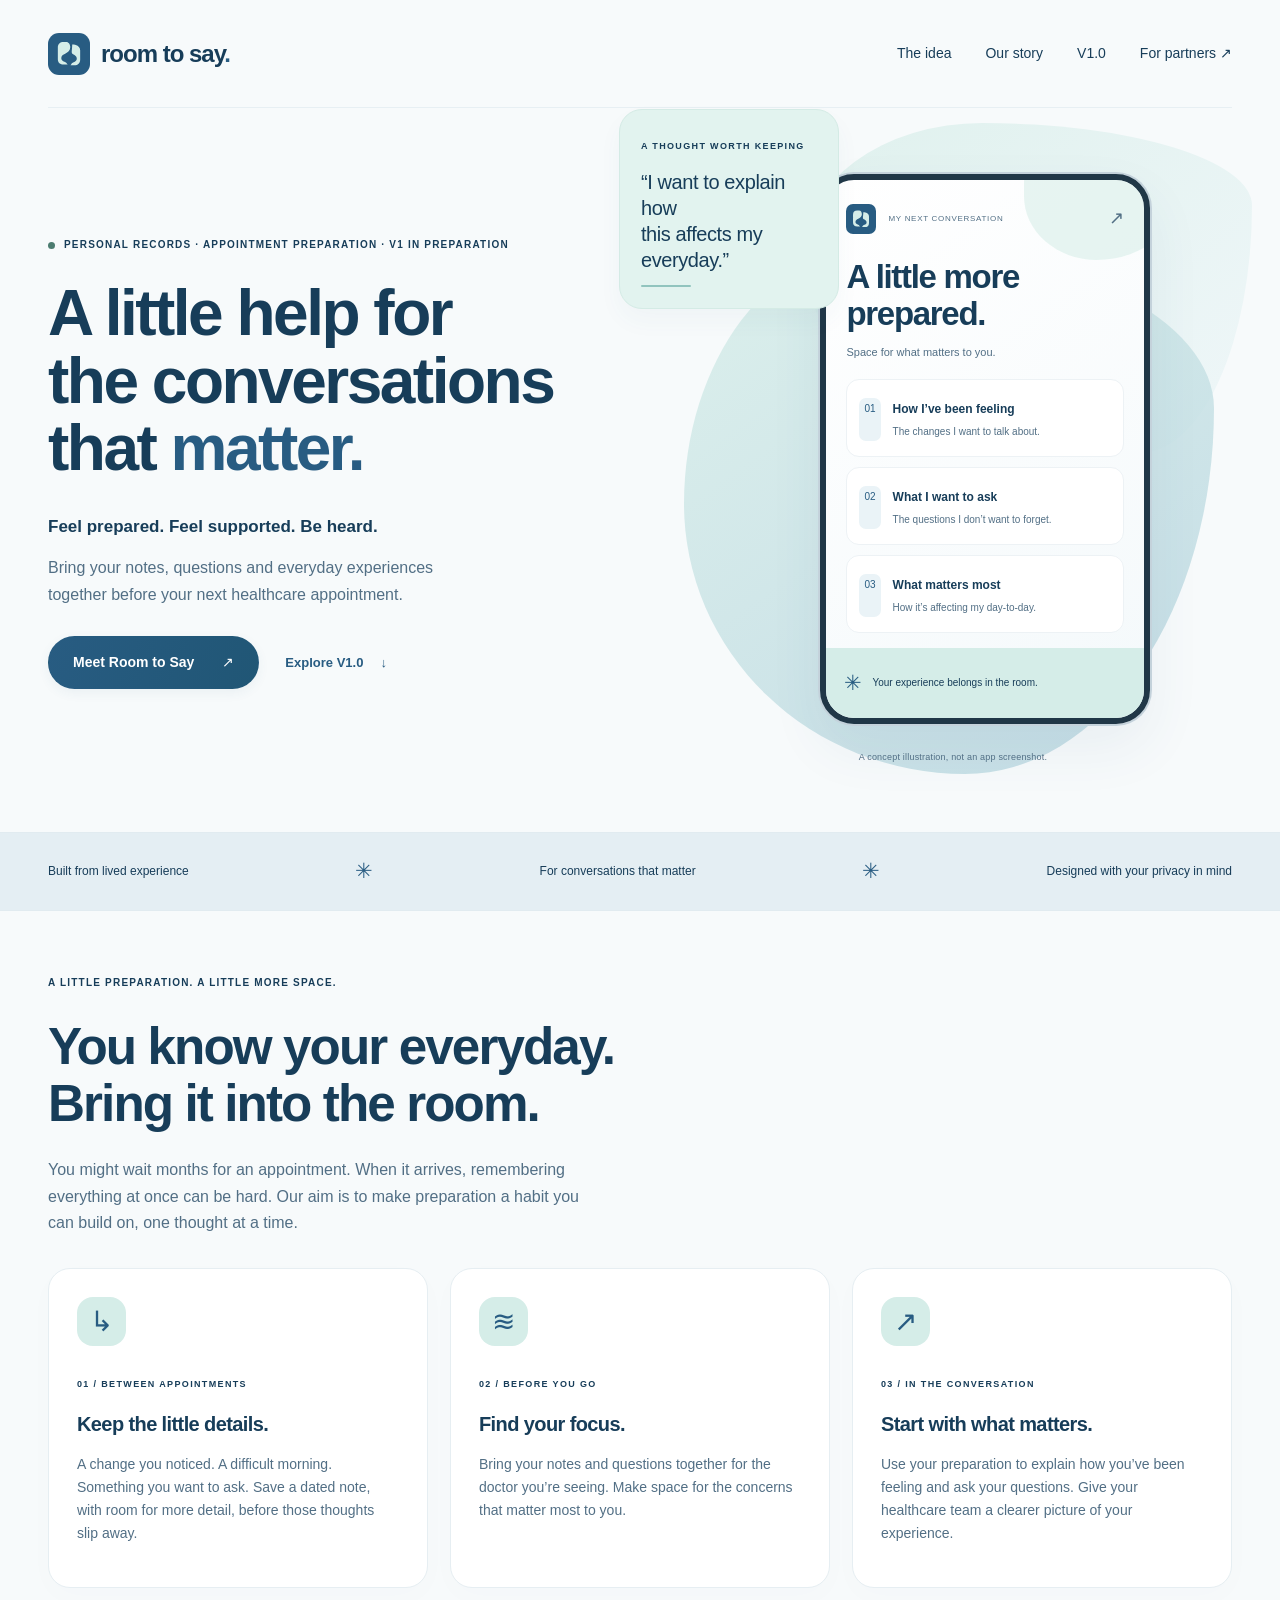
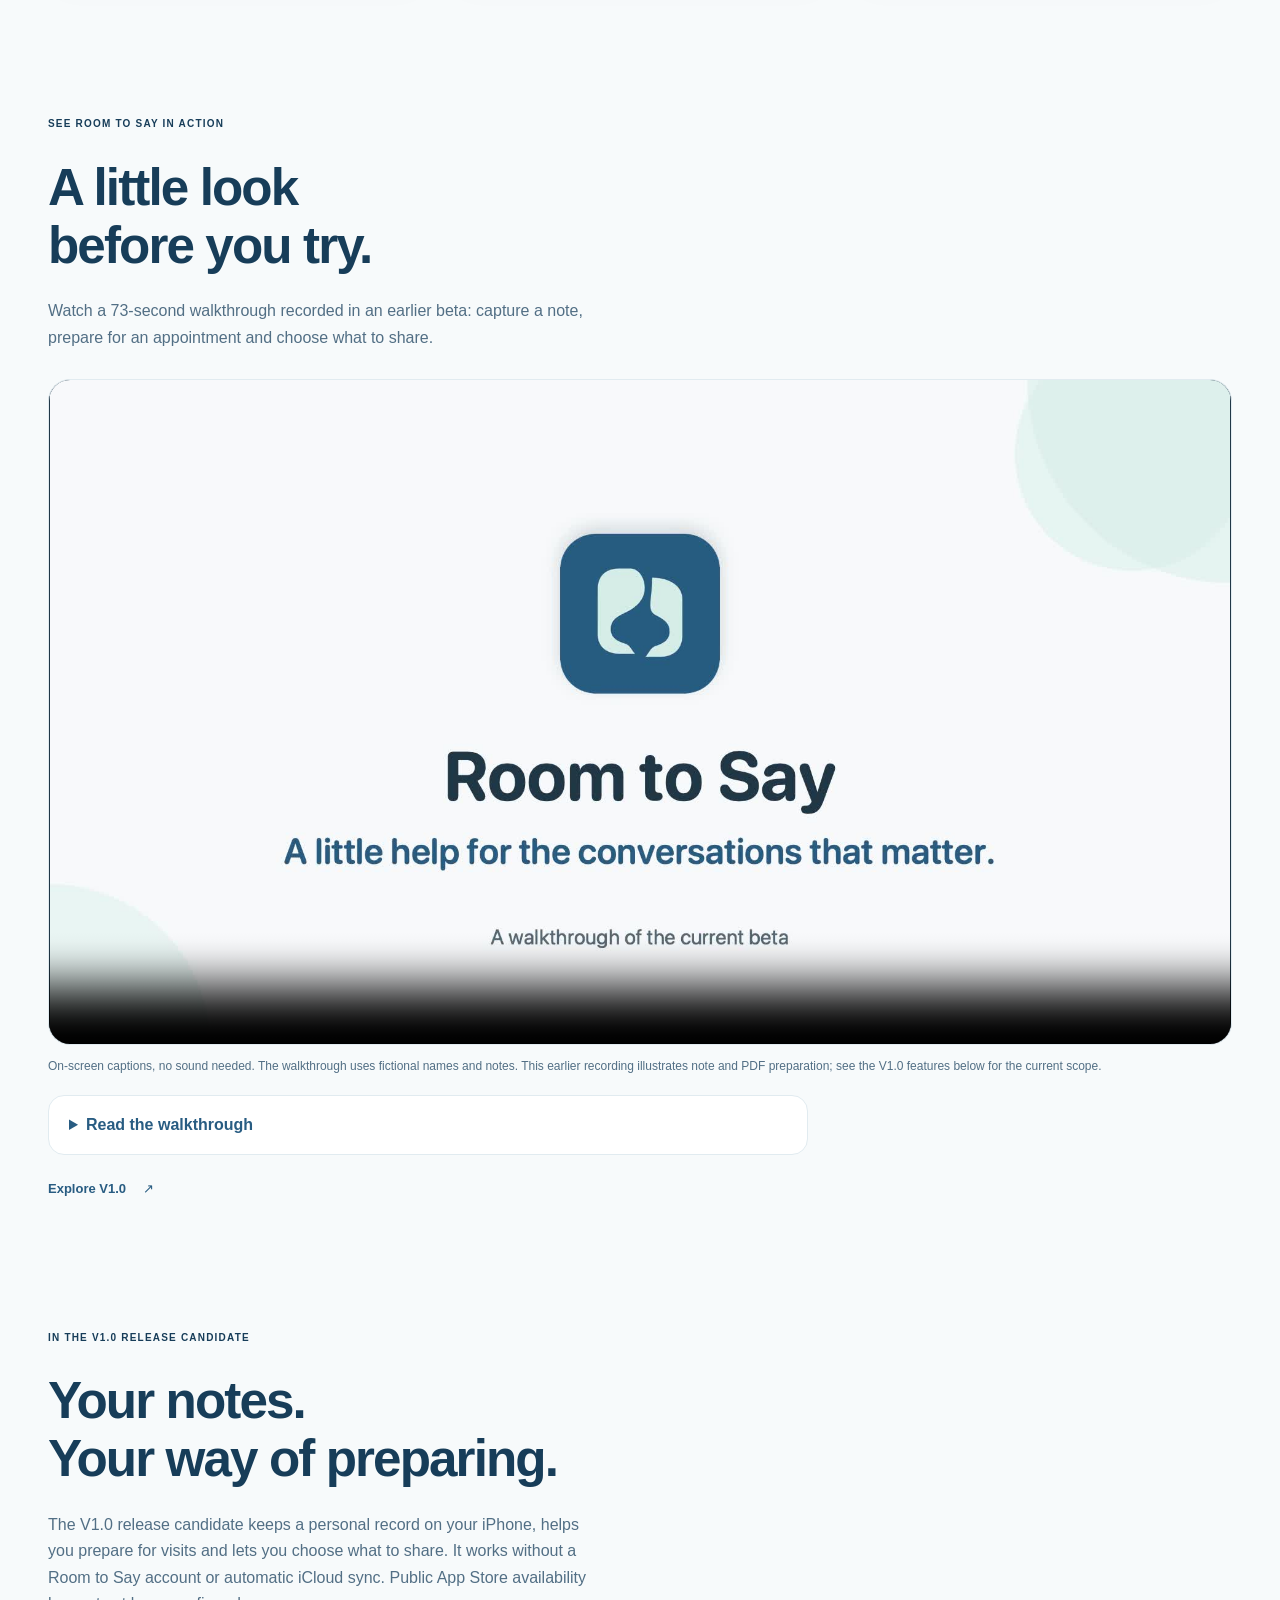
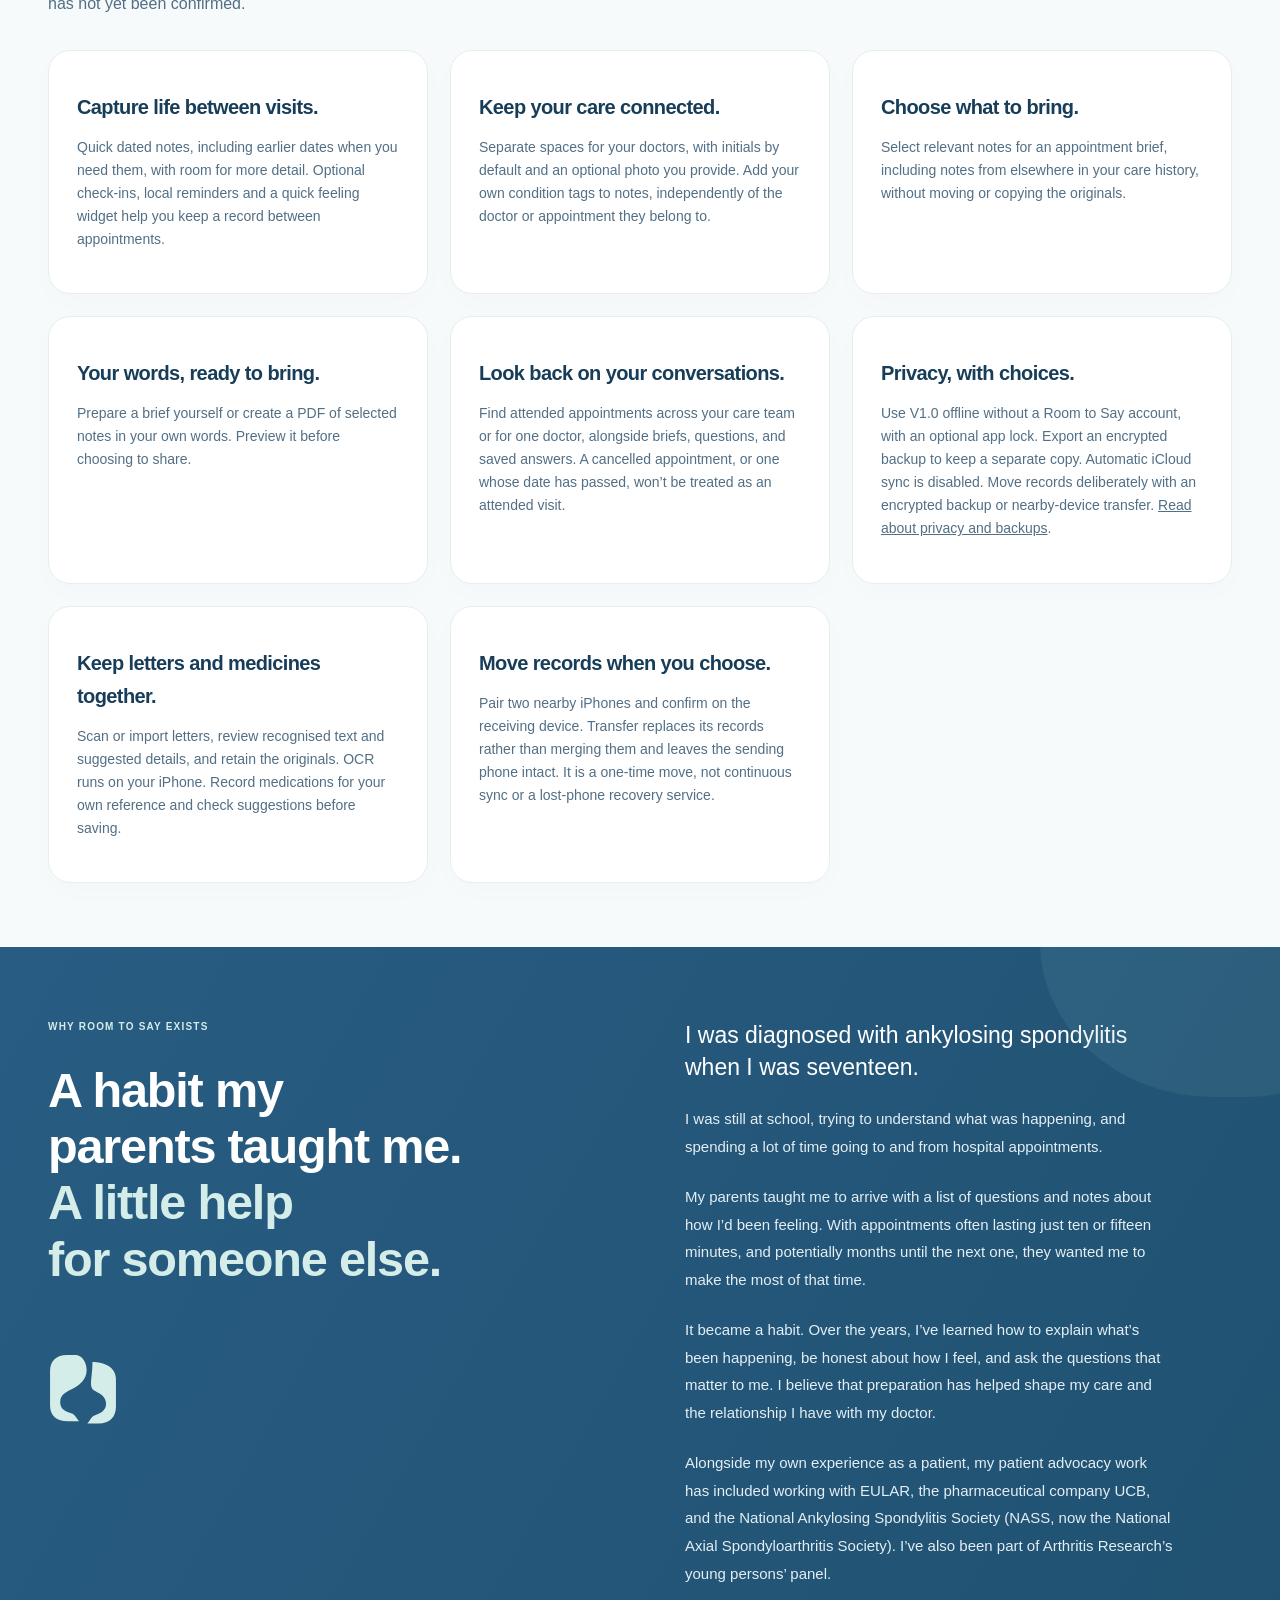
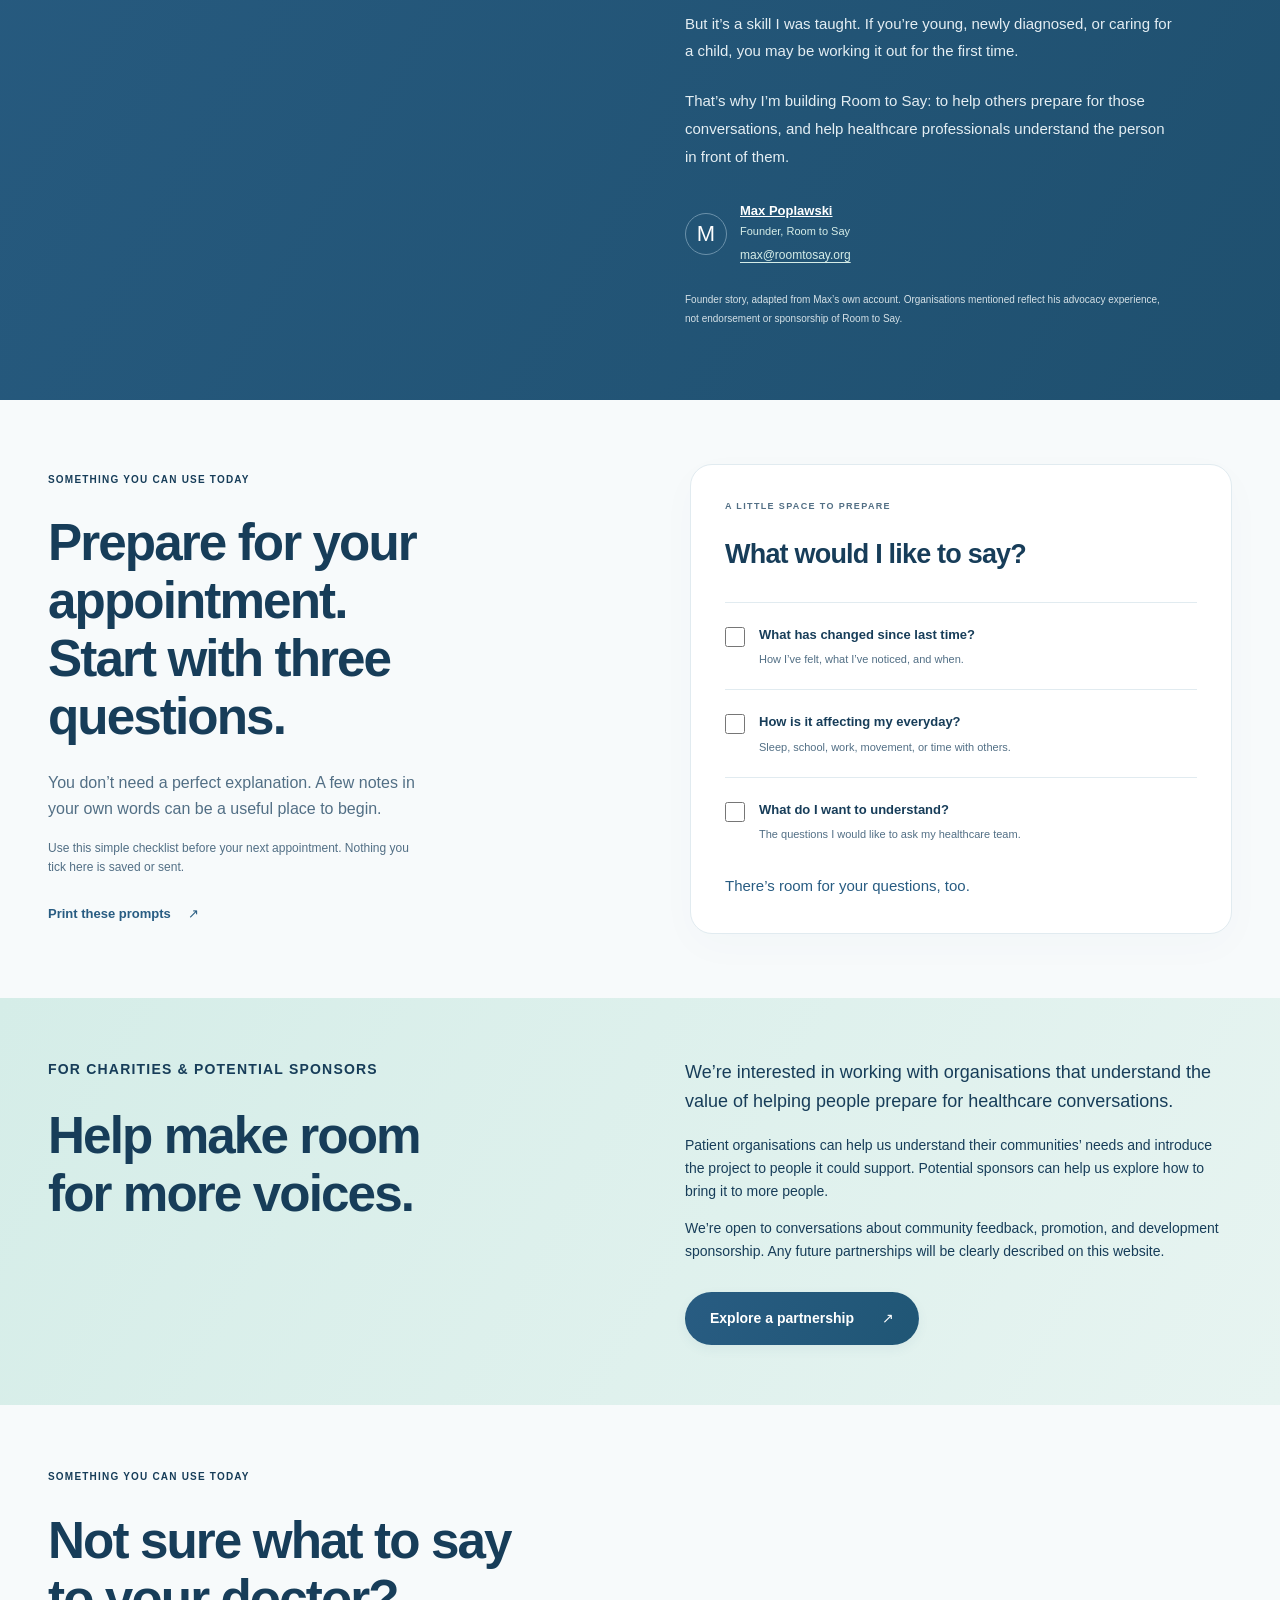
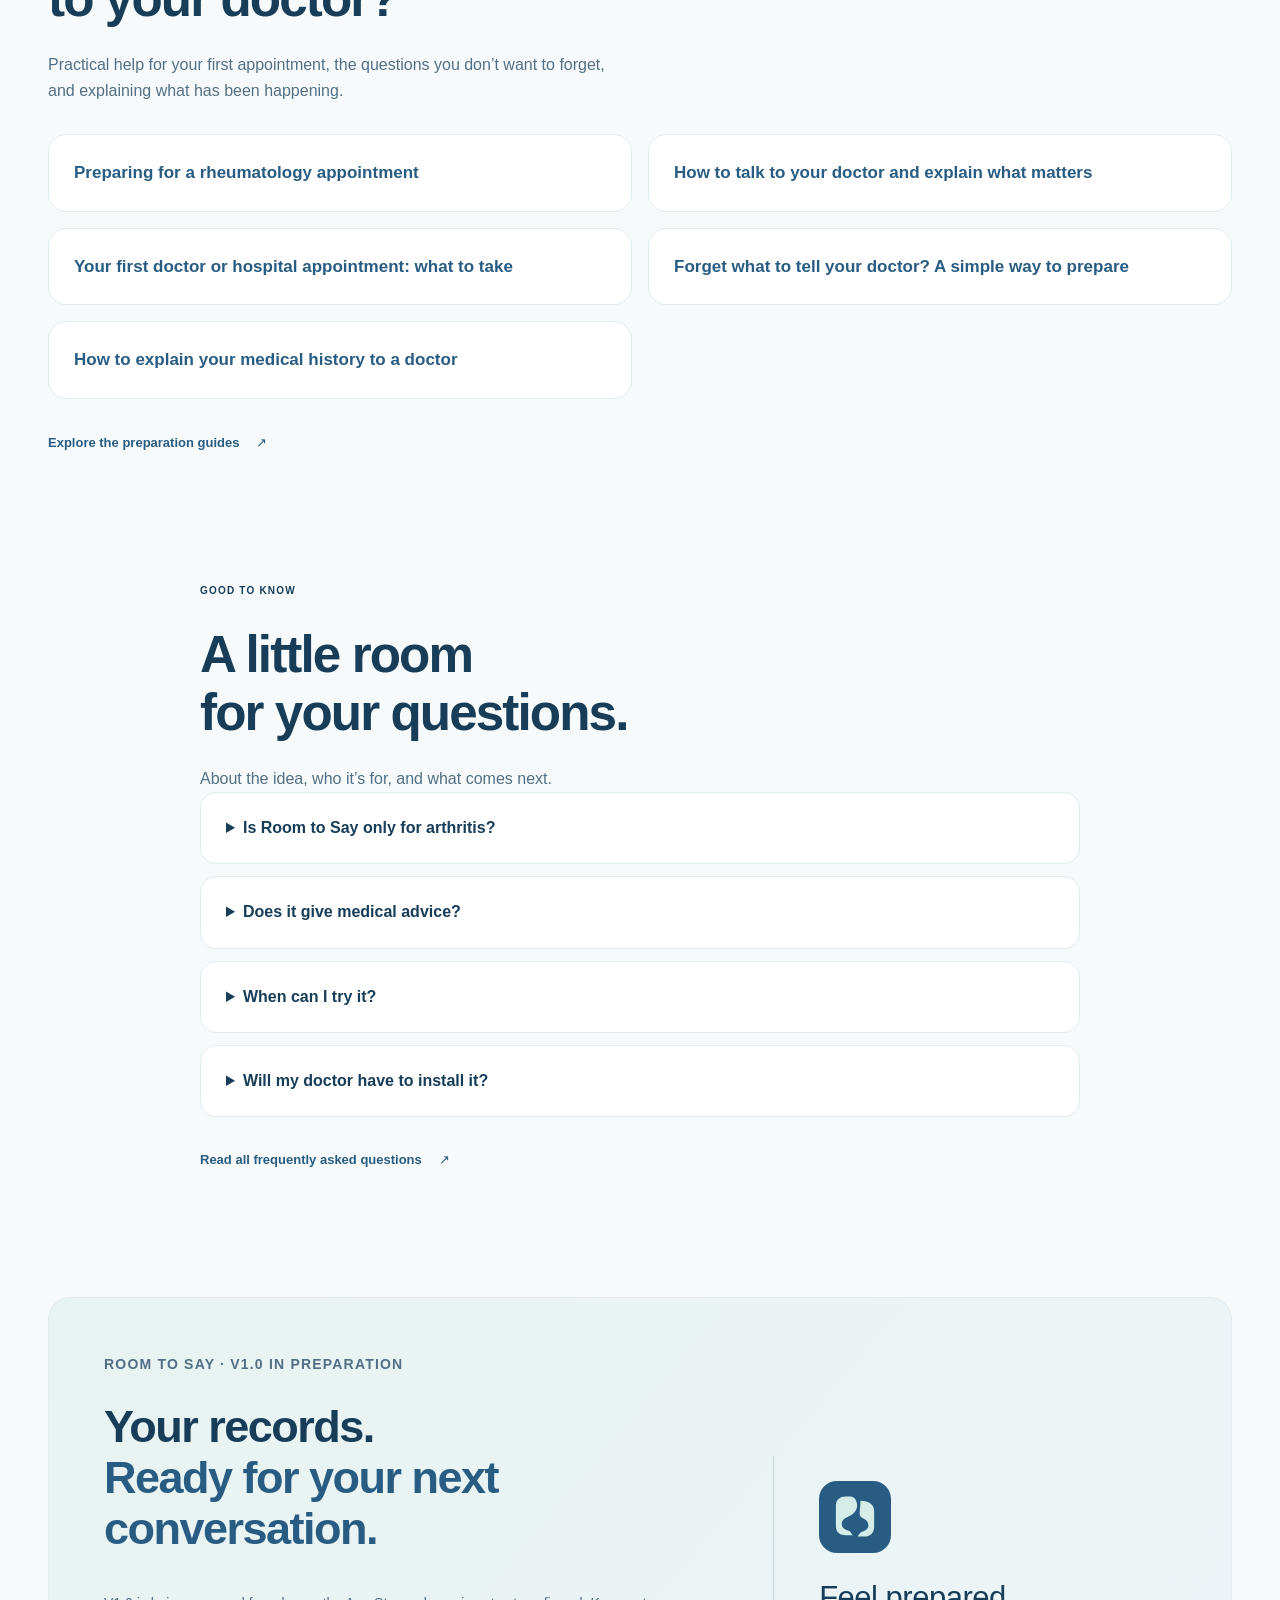
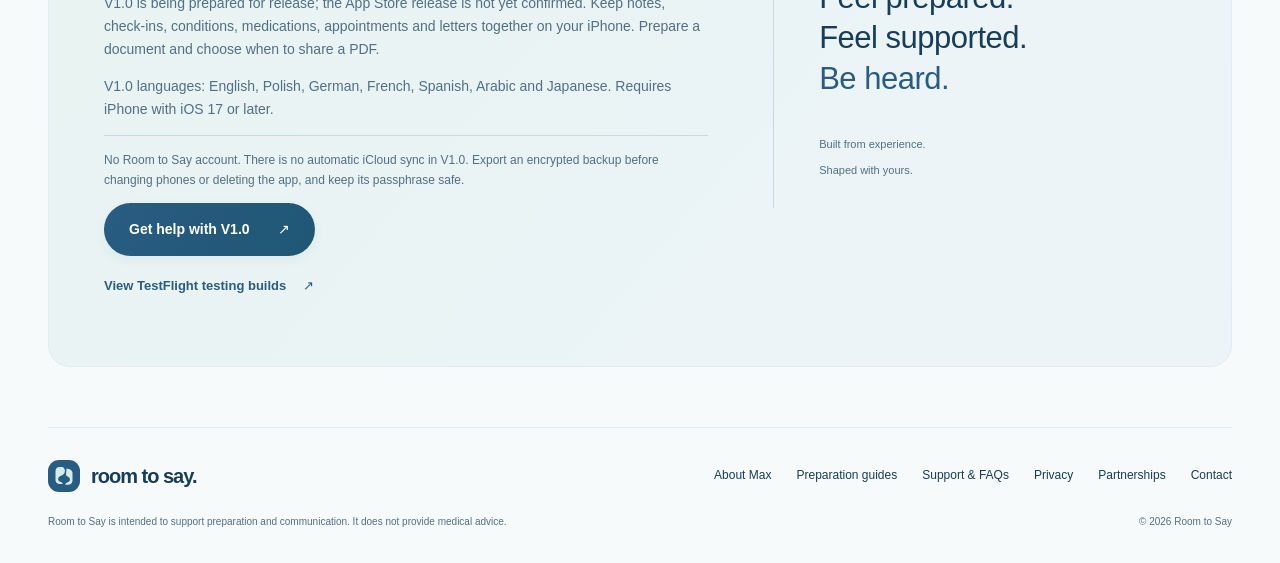
==== commit 95d4c8df: "Describe confirmed local-only V1 candidate features without announcing release" ====
--- a/index.html
+++ b/index.html
@@ -5,7 +5,7 @@
   <meta name="viewport" content="width=device-width, initial-scale=1">
   <meta name="theme-color" content="#285C82">
   <title>Room to Say | Healthcare Appointment Preparation App</title>
-  <meta name="description" content="Prepare for healthcare appointments with Room to Say, an iPhone app in public beta. Keep notes and questions together and choose what to bring to your doctor.">
+  <meta name="description" content="Prepare for healthcare appointments with Room to Say, a personal record and appointment-preparation app for iPhone. Keep notes and questions together and choose what to bring to your doctor. V1.0 is in preparation.">
   <link rel="icon" href="assets/favicon.ico">
   <link rel="apple-touch-icon" href="assets/room-to-say-icon-180.png">
   <link rel="stylesheet" href="styles.css?v=20261027-beta">
@@ -19,32 +19,32 @@
   <meta property="og:type" content="website">
   <meta property="og:url" content="https://roomtosay.org/">
   <meta property="og:title" content="Room to Say | Healthcare Appointment Preparation App">
-  <meta property="og:description" content="Prepare for healthcare appointments with Room to Say, an iPhone app in public beta. Keep notes and questions together and choose what to bring to your doctor.">
+  <meta property="og:description" content="Prepare for healthcare appointments with Room to Say, a personal record and appointment-preparation app for iPhone. Keep notes and questions together and choose what to bring to your doctor. V1.0 is in preparation.">
   <meta property="og:image" content="https://roomtosay.org/assets/room-to-say-social-conversations.png">
   <meta property="og:image:alt" content="Room to Say. A little help for the conversations that matter. Ocean-blue card with the mist-green Shared space logo.">
   <meta property="og:image:width" content="1200">
   <meta property="og:image:height" content="630">
   <meta name="twitter:card" content="summary_large_image">
   <meta name="twitter:title" content="Room to Say | Healthcare Appointment Preparation App">
-  <meta name="twitter:description" content="Prepare for healthcare appointments with Room to Say, an iPhone app in public beta. Keep notes and questions together and choose what to bring to your doctor.">
+  <meta name="twitter:description" content="Prepare for healthcare appointments with Room to Say, a personal record and appointment-preparation app for iPhone. Keep notes and questions together and choose what to bring to your doctor. V1.0 is in preparation.">
   <meta name="twitter:image" content="https://roomtosay.org/assets/room-to-say-social-conversations.png">
   <meta name="twitter:image:alt" content="Room to Say. A little help for the conversations that matter. Ocean-blue card with the mist-green Shared space logo.">
-  <script type="application/ld+json">{"@context": "https://schema.org", "@type": "WebPage", "@id": "https://roomtosay.org/#page", "url": "https://roomtosay.org/", "name": "Room to Say | Healthcare Appointment Preparation App", "description": "Prepare for healthcare appointments with Room to Say, an iPhone app in public beta. Keep notes and questions together and choose what to bring to your doctor.", "inLanguage": "en-GB", "isPartOf": {"@type": "WebSite", "@id": "https://roomtosay.org/#website", "url": "https://roomtosay.org/", "name": "Room to Say"}}</script>
+  <script type="application/ld+json">{"@context": "https://schema.org", "@type": "WebPage", "@id": "https://roomtosay.org/#page", "url": "https://roomtosay.org/", "name": "Room to Say | Healthcare Appointment Preparation App", "description": "Prepare for healthcare appointments with Room to Say, a personal record and appointment-preparation app for iPhone. Keep notes and questions together and choose what to bring to your doctor. V1.0 is in preparation.", "inLanguage": "en-GB", "isPartOf": {"@type": "WebSite", "@id": "https://roomtosay.org/#website", "url": "https://roomtosay.org/", "name": "Room to Say"}}</script>
 </head>
 <body>
   <a class="skip" href="#main">Skip to content</a>
   <header class="header wrap">
     <a class="brand" href="/" aria-label="Room to Say home"><img src="assets/room-to-say-icon.svg" width="42" height="42" alt=""><span>room to say<span class="brand-dot">.</span></span></a>
-    <nav aria-label="Main navigation"><a href="#approach">The idea</a><a href="#story">Our story</a><a href="#beta">Public beta</a><a href="#partners">For partners <span aria-hidden="true">↗</span></a></nav>
+    <nav aria-label="Main navigation"><a href="#approach">The idea</a><a href="#story">Our story</a><a href="#beta">V1.0</a><a href="#partners">For partners <span aria-hidden="true">↗</span></a></nav>
   </header>
   <main id="main">
     <section class="hero wrap">
       <div class="hero-copy">
-        <p class="eyebrow"><span class="status-dot"></span> iPhone appointment preparation app · Public beta</p>
+        <p class="eyebrow"><span class="status-dot"></span> Personal records · Appointment preparation · V1 in preparation</p>
         <h1>A little help for<br>the conversations<br>that <em>matter.</em></h1>
         <p class="hero-tagline">Feel prepared. Feel supported. Be heard.</p>
         <p class="intro">Bring your notes, questions and everyday experiences together before your next healthcare appointment.</p>
-        <div class="actions"><a class="button" href="#approach">Meet Room to Say <span aria-hidden="true">↗</span></a><a class="text-link" href="#beta">Try the public beta <span aria-hidden="true">↓</span></a></div>
+        <div class="actions"><a class="button" href="#approach">Meet Room to Say <span aria-hidden="true">↗</span></a><a class="text-link" href="#beta">Explore V1.0 <span aria-hidden="true">↓</span></a></div>
       </div>
       <div class="hero-art" aria-label="Illustration of preparing questions for an appointment">
         <div class="orbit" aria-hidden="true"></div>
@@ -71,26 +71,28 @@
       </div>
     </section>
     <section class="demo-section wrap section" id="demo" aria-labelledby="demo-title">
-      <div class="section-heading"><p class="eyebrow">SEE ROOM TO SAY IN ACTION</p><h2 id="demo-title">A little look<br>before you try.</h2><p>Watch a 73-second walkthrough of the beta: capture a note, prepare for an appointment and choose what to share.</p></div>
+      <div class="section-heading"><p class="eyebrow">SEE ROOM TO SAY IN ACTION</p><h2 id="demo-title">A little look<br>before you try.</h2><p>Watch a 73-second walkthrough recorded in an earlier beta: capture a note, prepare for an appointment and choose what to share.</p></div>
       <figure class="demo-video">
         <video controls playsinline preload="none" poster="assets/room-to-say-demo-poster.jpg" width="1920" height="1080" aria-label="Room to Say beta walkthrough" aria-describedby="demo-caption">
           <source src="assets/room-to-say-demo.mp4" type="video/mp4">
           <p>Your browser cannot play this video. <a href="assets/room-to-say-demo.mp4">Watch or download the walkthrough</a>, or read the written version below.</p>
         </video>
-        <figcaption id="demo-caption">On-screen captions, no sound needed. The walkthrough uses fictional names and notes. Screens may change as the beta develops.</figcaption>
+        <figcaption id="demo-caption">On-screen captions, no sound needed. The walkthrough uses fictional names and notes. This earlier recording illustrates note and PDF preparation; see the V1.0 features below for the current scope.</figcaption>
       </figure>
-      <details class="demo-transcript"><summary>Read the walkthrough</summary><ol><li><strong>Keep a note.</strong> Write down something you want to remember between appointments and link it to the relevant visit.</li><li><strong>Prepare for your visit.</strong> Choose which notes to bring and add the questions you want to ask.</li><li><strong>Create a notes document.</strong> Choose what goes into a document of your notes, in your own words, without AI rewriting or interpretation.</li><li><strong>Preview before sharing.</strong> Check the PDF, then choose whether to share it, print it or save it.</li><li><strong>Local use in this beta.</strong> Notes are stored on the iPhone without a Room to Say account. The current beta also offers optional private iCloud sync, off by default. See our <a href="privacy.html">privacy and backup information</a>.</li></ol></details>
-      <p class="demo-action"><a class="text-link" href="#beta">Try the public beta <span aria-hidden="true">↗</span></a></p>
+      <details class="demo-transcript"><summary>Read the walkthrough</summary><ol><li><strong>Keep a note.</strong> Write down something you want to remember between appointments and link it to the relevant visit.</li><li><strong>Prepare for your visit.</strong> Choose which notes to bring and add the questions you want to ask.</li><li><strong>Create a notes document.</strong> Choose what goes into a document of your notes, in your own words.</li><li><strong>Preview before sharing.</strong> Check the PDF, then choose whether to share it, print it or save it.</li><li><strong>Local records.</strong> Notes are stored on the iPhone without a Room to Say account. V1.0 has no automatic iCloud sync. See our <a href="privacy.html">privacy and backup information</a>.</li></ol></details>
+      <p class="demo-action"><a class="text-link" href="#beta">Explore V1.0 <span aria-hidden="true">↗</span></a></p>
     </section>
     <section class="approach wrap section" id="planned-features" aria-labelledby="planned-title">
-      <div class="section-heading"><p class="eyebrow">IN THE PUBLIC BETA</p><h2 id="planned-title">Your notes.<br>Your way of preparing.</h2><p>The iPhone beta helps you capture notes, prepare for visits and keep track of your conversations. It is still being tested and improved; check TestFlight for the build available to you.</p></div>
+      <div class="section-heading"><p class="eyebrow">IN THE V1.0 RELEASE CANDIDATE</p><h2 id="planned-title">Your notes.<br>Your way of preparing.</h2><p>The V1.0 release candidate keeps a personal record on your iPhone, helps you prepare for visits and lets you choose what to share. It works without a Room to Say account or automatic iCloud sync. Public App Store availability has not yet been confirmed.</p></div>
       <div class="steps">
         <article><h3>Capture life between visits.</h3><p>Quick dated notes, including earlier dates when you need them, with room for more detail. Optional check-ins, local reminders and a quick feeling widget help you keep a record between appointments.</p></article>
         <article><h3>Keep your care connected.</h3><p>Separate spaces for your doctors, with initials by default and an optional photo you provide. Add your own condition tags to notes, independently of the doctor or appointment they belong to.</p></article>
         <article><h3>Choose what to bring.</h3><p>Select relevant notes for an appointment brief, including notes from elsewhere in your care history, without moving or copying the originals.</p></article>
-        <article><h3>Your words, ready to bring.</h3><p>Prepare a brief yourself or create a PDF of selected notes in your own words. Preview it before choosing to share. AI summary generation is disabled in the public beta.</p></article>
+        <article><h3>Your words, ready to bring.</h3><p>Prepare a brief yourself or create a PDF of selected notes in your own words. Preview it before choosing to share.</p></article>
         <article><h3>Look back on your conversations.</h3><p>Find attended appointments across your care team or for one doctor, alongside briefs, questions, and saved answers. A cancelled appointment, or one whose date has passed, won’t be treated as an attended visit.</p></article>
-        <article><h3>Privacy, with choices.</h3><p>Use the beta offline without a Room to Say account, with an optional app lock. Export an encrypted backup to keep a separate copy. Optional private iCloud sync is available, off by default. <a href="privacy.html">Read about privacy and backups</a>.</p></article>
+        <article><h3>Privacy, with choices.</h3><p>Use V1.0 offline without a Room to Say account, with an optional app lock. Export an encrypted backup to keep a separate copy. Automatic iCloud sync is disabled. Move records deliberately with an encrypted backup or nearby-device transfer. <a href="privacy.html">Read about privacy and backups</a>.</p></article>
+        <article><h3>Keep letters and medicines together.</h3><p>Scan or import letters, review recognised text and suggested details, and retain the originals. OCR runs on your iPhone. Record medications for your own reference and check suggestions before saving.</p></article>
+        <article><h3>Move records when you choose.</h3><p>Pair two nearby iPhones and confirm on the receiving device. Transfer replaces its records rather than merging them and leaves the sending phone intact. It is a one-time move, not continuous sync or a lost-phone recovery service.</p></article>
       </div>
     </section>
     <section class="story-section" id="story"><div class="wrap story-grid">
@@ -105,14 +107,14 @@
 <section class="wrap section guides-intro" id="guides"><div class="section-heading"><p class="eyebrow">SOMETHING YOU CAN USE TODAY</p><h2>Not sure what to say<br>to your doctor?</h2><p>Practical help for your first appointment, the questions you don’t want to forget, and explaining what has been happening.</p></div><ul class="guide-list"><li><a href="preparing-for-rheumatology-appointment.html">Preparing for a rheumatology appointment</a></li><li><a href="how-to-talk-to-your-doctor.html">How to talk to your doctor and explain what matters</a></li><li><a href="first-doctors-hospital-appointment.html">Your first doctor or hospital appointment: what to take</a></li><li><a href="remember-what-to-tell-your-doctor.html">Forget what to tell your doctor? A simple way to prepare</a></li><li><a href="explain-medical-history-to-doctor.html">How to explain your medical history to a doctor</a></li></ul><a class="text-link" href="guides.html">Explore the preparation guides <span aria-hidden="true">↗</span></a></section>
     <section class="home-faq wrap section" id="faq" aria-labelledby="faq-title">
       <div class="section-heading"><p class="eyebrow">GOOD TO KNOW</p><h2 id="faq-title">A little room<br>for your questions.</h2><p>About the idea, who it’s for, and what comes next.</p></div>
-      <details><summary>Is Room to Say only for arthritis?</summary><p>Arthritis is where Max’s story begins. Preparation can be useful across different conditions and appointments. The beta will help us understand how well the design fits different experiences.</p></details>
+      <details><summary>Is Room to Say only for arthritis?</summary><p>Arthritis is where Max’s story begins. Preparation can be useful across different conditions and appointments. People’s feedback helps us understand how well the design fits different experiences.</p></details>
       <details><summary>Does it give medical advice?</summary><p>No. Room to Say is being built to support preparation and communication with your healthcare team. It does not replace clinical care.</p></details>
-      <details><summary>When can I try it?</summary><p>The public beta is open through <a href="https://testflight.apple.com/join/qRMne3Gn">TestFlight</a>. Check the listing for current build and device requirements. Any future pricing will be announced separately.</p></details>
+      <details><summary>When can I try it?</summary><p>This website describes the local-only V1.0 feature set. <a href="https://testflight.apple.com/join/qRMne3Gn">TestFlight</a> provides testing builds; check its listing for the version offered. See <a href="support.html">support</a> for version-specific help.</p></details>
       <details><summary>Will my doctor have to install it?</summary><p>No. Show your manually prepared brief on your own screen, or preview and share a PDF of your brief or selected notes. Your doctor does not need an account or the app.</p></details>
       <a class="text-link" href="support.html">Read all frequently asked questions <span aria-hidden="true">↗</span></a>
     </section>
     <section class="beta-section wrap section" id="beta" aria-labelledby="beta-title">
-      <div class="beta-card"><div><p class="eyebrow"><span class="status-dot"></span> NEXT CHAPTER · PUBLIC BETA</p><h2 id="beta-title">A little closer.<br><em>The public beta is open.</em></h2><p>Try Room to Say through TestFlight and help shape an app for the healthcare conversations that matter.</p><p>Whether you’re preparing for your own appointment or supporting someone else, your feedback could help us understand what works in everyday life.</p><p>Available in English, Polish, German, French, Spanish, Arabic and Japanese.</p><p class="beta-note">AI summary generation is disabled. Optional private iCloud sync is available, off by default. Before changing phones or deleting the app, export an encrypted backup in Profile → Back up and restore and keep its passphrase safe.</p><p class="beta-note">This is a beta, so you may encounter bugs or changes. Check the TestFlight listing for current device requirements and build information.</p><a class="button" href="https://testflight.apple.com/join/qRMne3Gn">Join the TestFlight beta <span aria-hidden="true">↗</span></a><p style="margin-top:18px"><a class="text-link" href="support.html">Questions about Room to Say? <span aria-hidden="true">↗</span></a></p></div><div class="beta-aside"><img src="assets/room-to-say-icon.svg" width="72" height="72" alt="" loading="lazy"><p>Feel prepared.<br>Feel supported.<br><em>Be heard.</em></p><span>Built from experience.<br>Shaped with yours.</span></div></div>
+      <div class="beta-card"><div><p class="eyebrow">ROOM TO SAY · V1.0 IN PREPARATION</p><h2 id="beta-title">Your records.<br><em>Ready for your next conversation.</em></h2><p>V1.0 is being prepared for release; the App Store release is not yet confirmed. Keep notes, check-ins, conditions, medications, appointments and letters together on your iPhone. Prepare a document and choose when to share a PDF.</p><p>V1.0 languages: English, Polish, German, French, Spanish, Arabic and Japanese. Requires iPhone with iOS 17 or later.</p><p class="beta-note">No Room to Say account. There is no automatic iCloud sync in V1.0. Export an encrypted backup before changing phones or deleting the app, and keep its passphrase safe.</p><a class="button" href="support.html">Get help with V1.0 <span aria-hidden="true">↗</span></a><p style="margin-top:18px"><a class="text-link" href="https://testflight.apple.com/join/qRMne3Gn">View TestFlight testing builds <span aria-hidden="true">↗</span></a></p></div><div class="beta-aside"><img src="assets/room-to-say-icon.svg" width="72" height="72" alt="" loading="lazy"><p>Feel prepared.<br>Feel supported.<br><em>Be heard.</em></p><span>Built from experience.<br>Shaped with yours.</span></div></div>
     </section>
   </main>
   <footer class="footer wrap"><a class="brand" href="/"><img src="assets/room-to-say-icon.svg" width="32" height="32" alt=""><span>room to say.</span></a><nav aria-label="Footer navigation"><a href="max-poplawski.html">About Max</a><a href="guides.html">Preparation guides</a><a href="support.html">Support &amp; FAQs</a><a href="privacy.html">Privacy</a><a href="partnerships.html">Partnerships</a><a href="mailto:hello@roomtosay.org">Contact</a></nav><p>Room to Say is intended to support preparation and communication. It does not provide medical advice.</p><span class="copyright">© <span data-year>2026</span> Room to Say</span></footer>
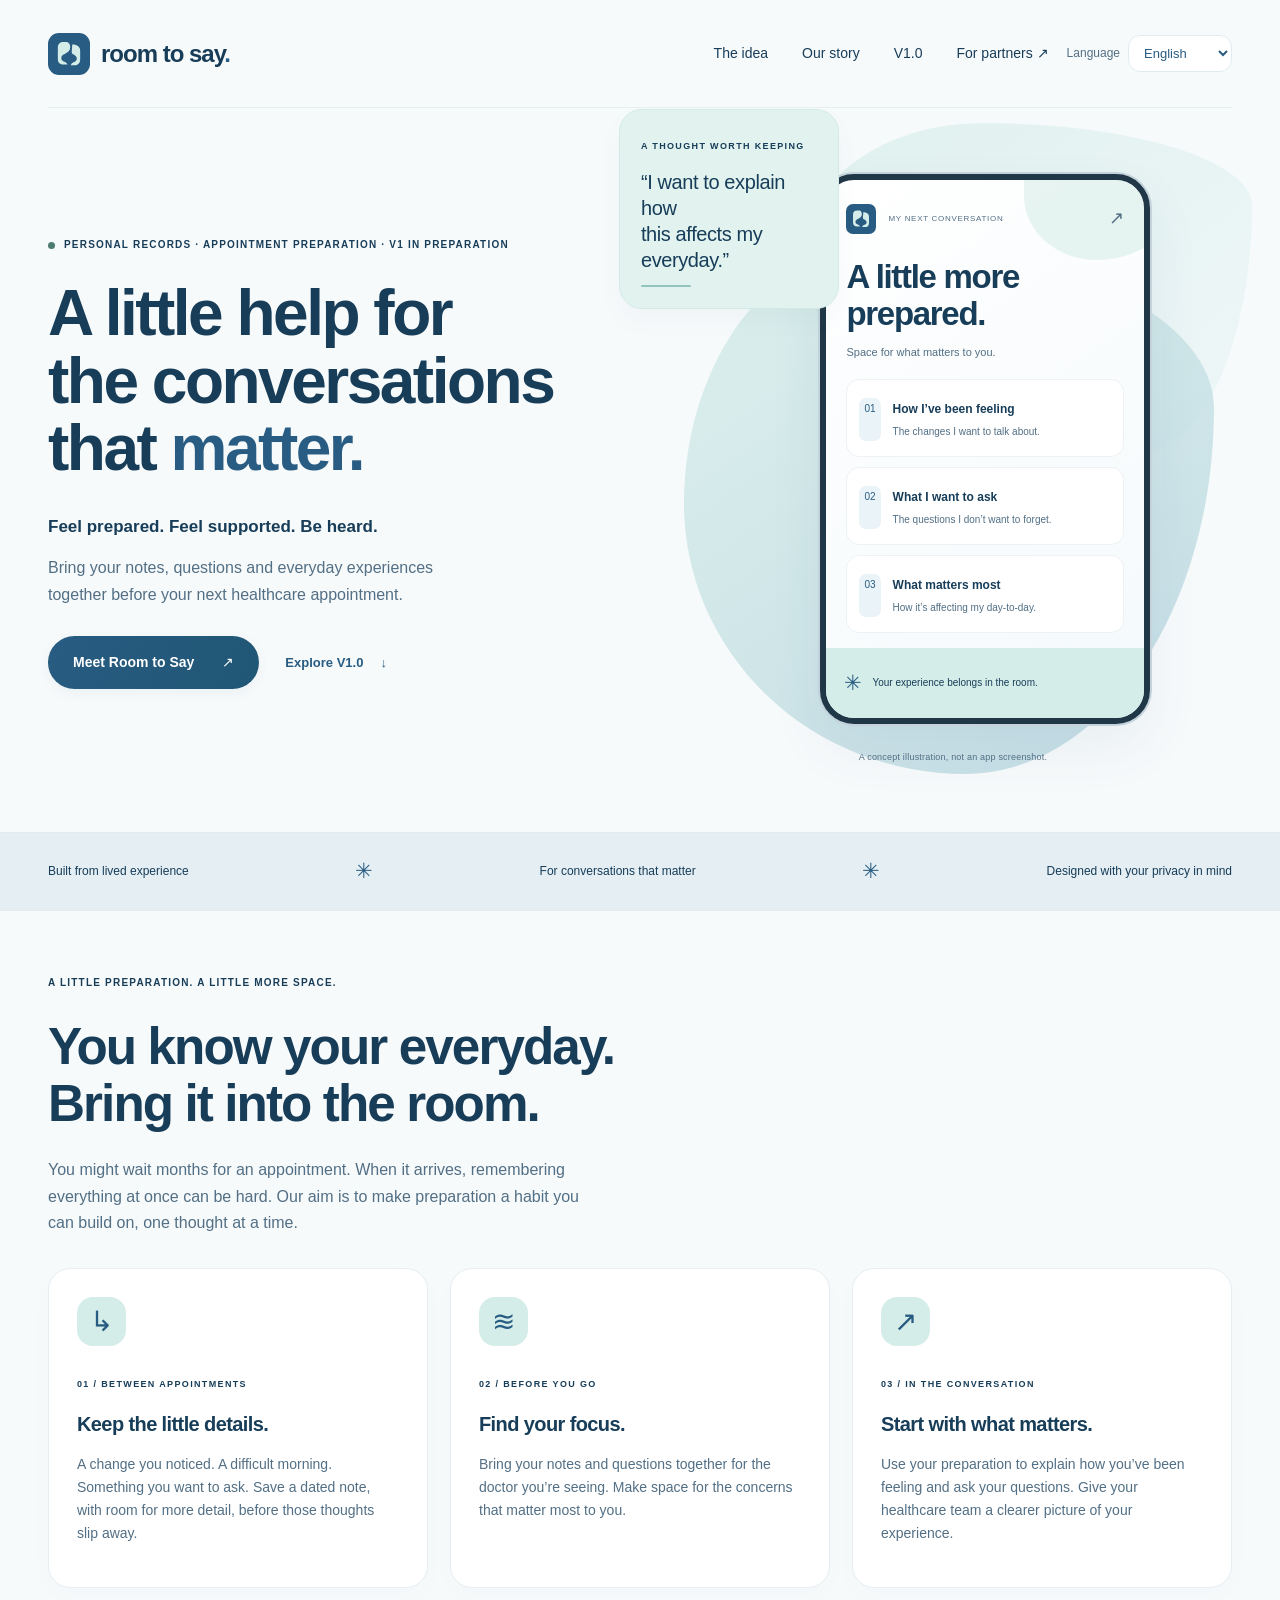
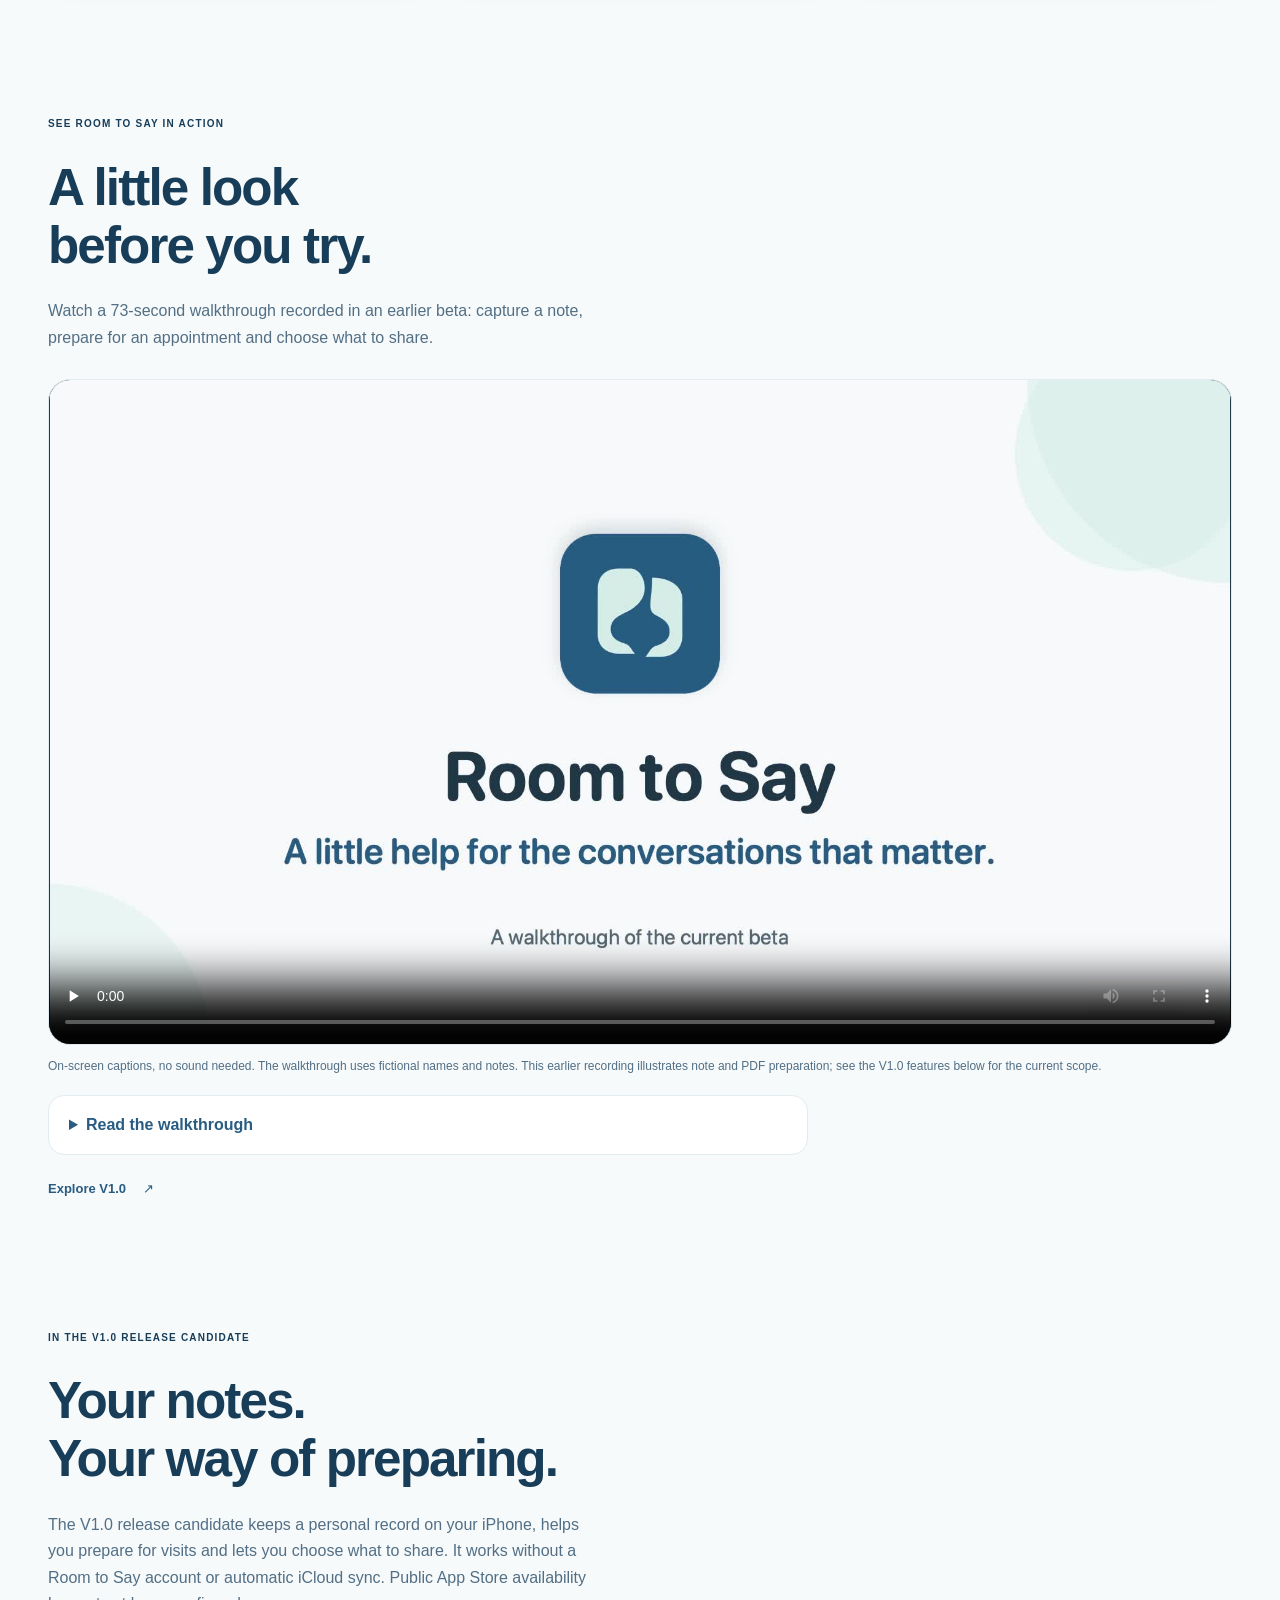
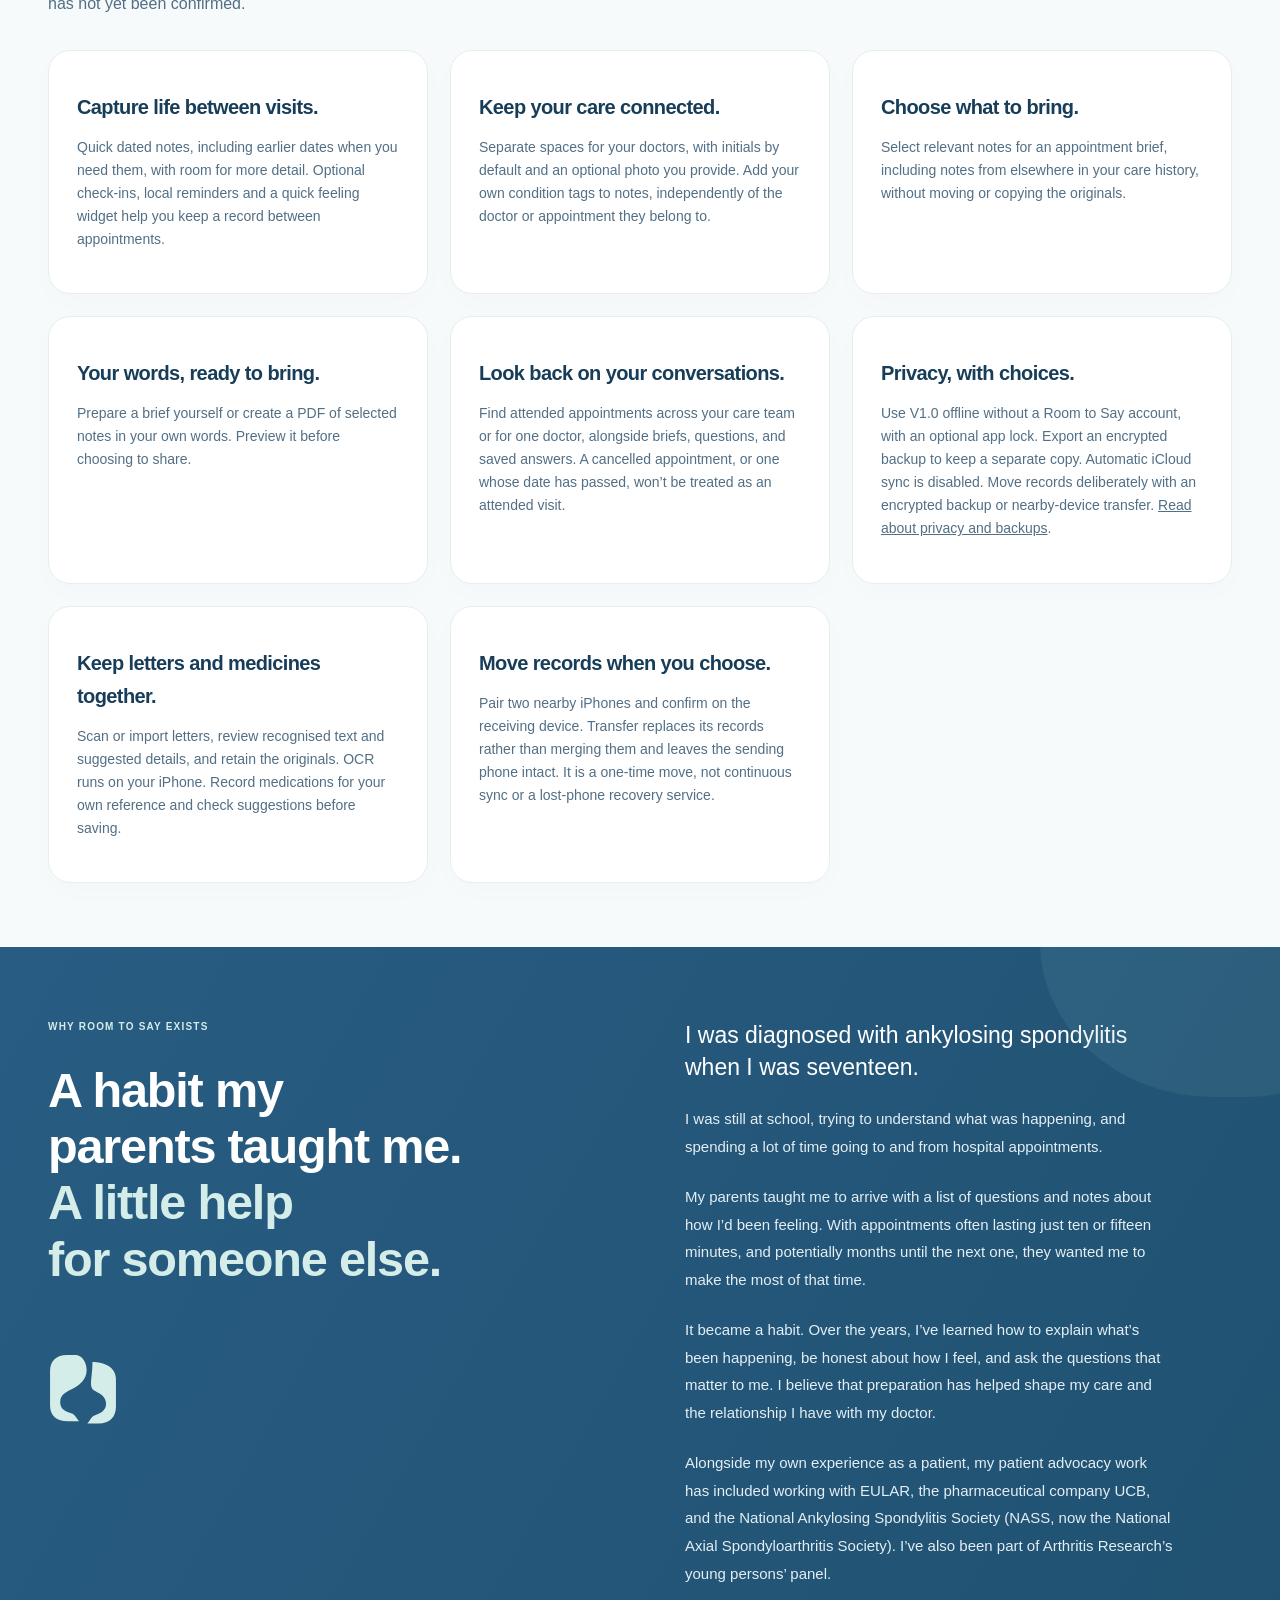
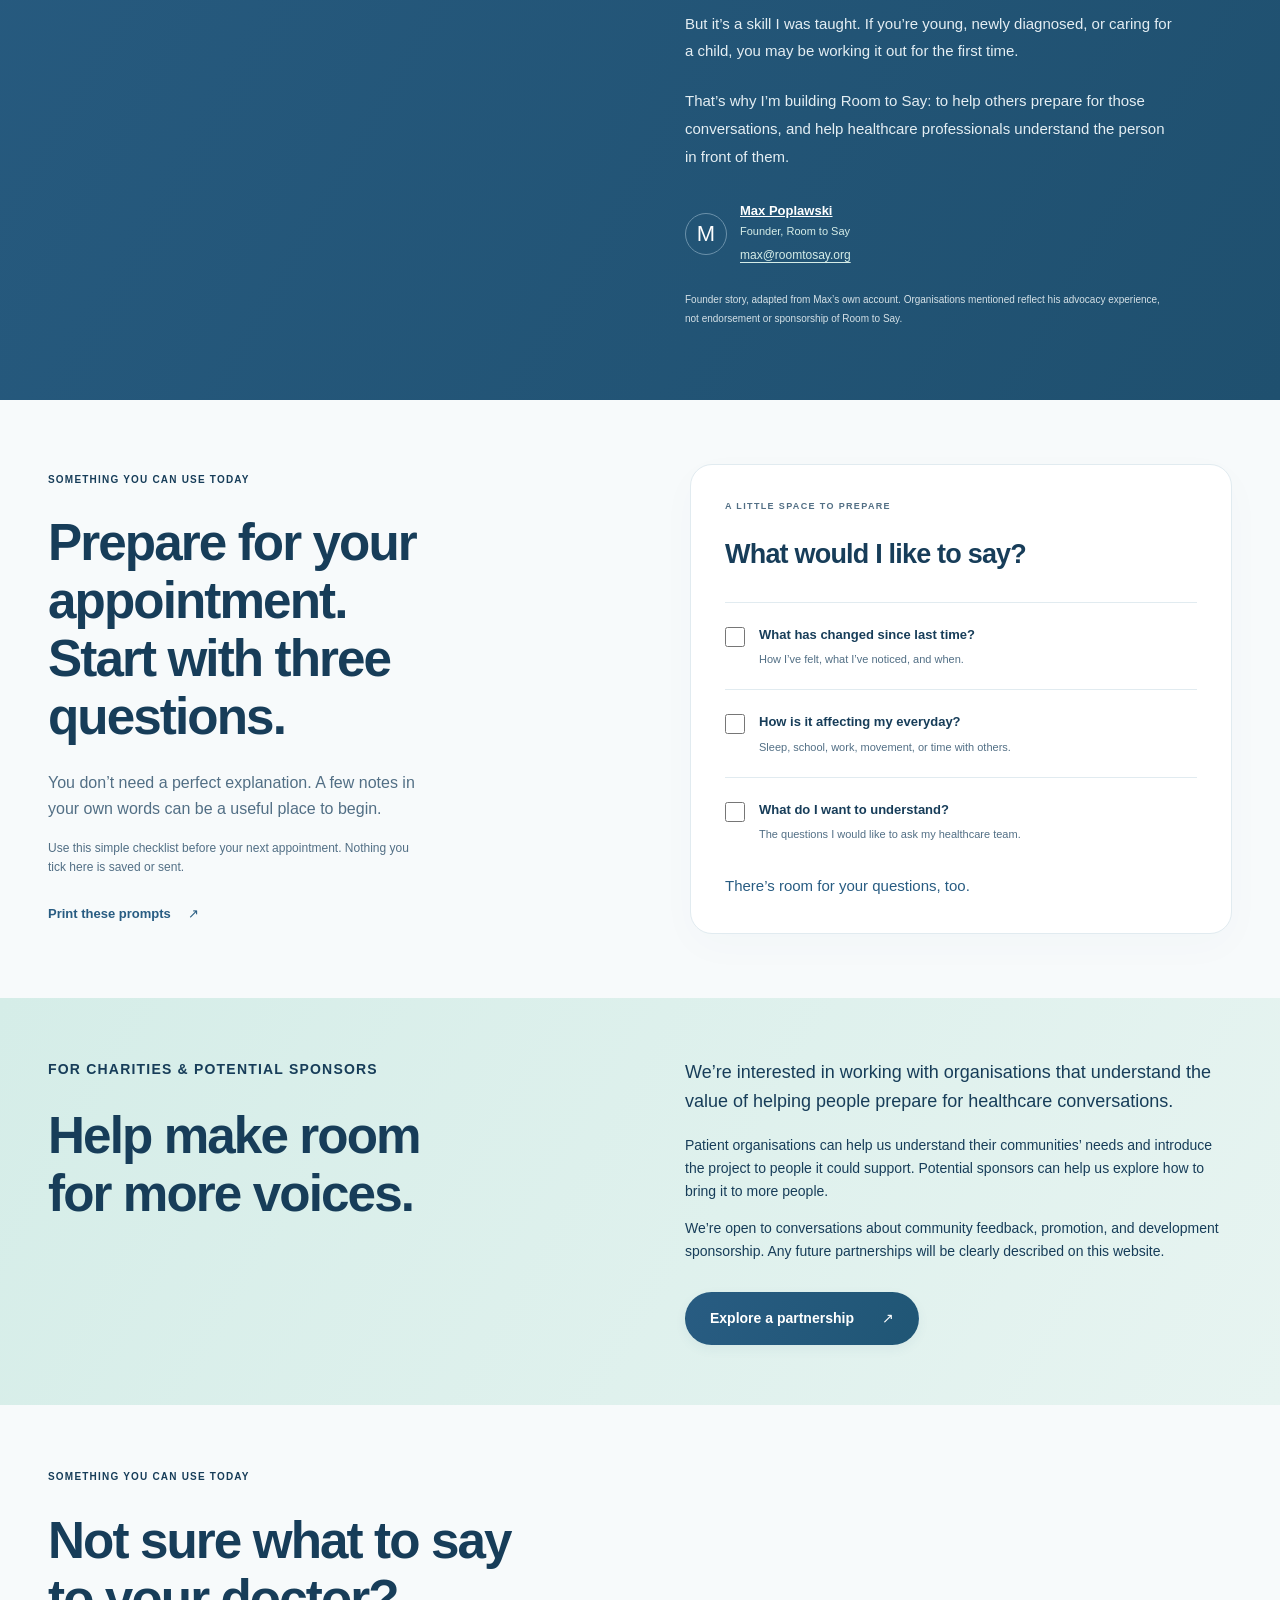
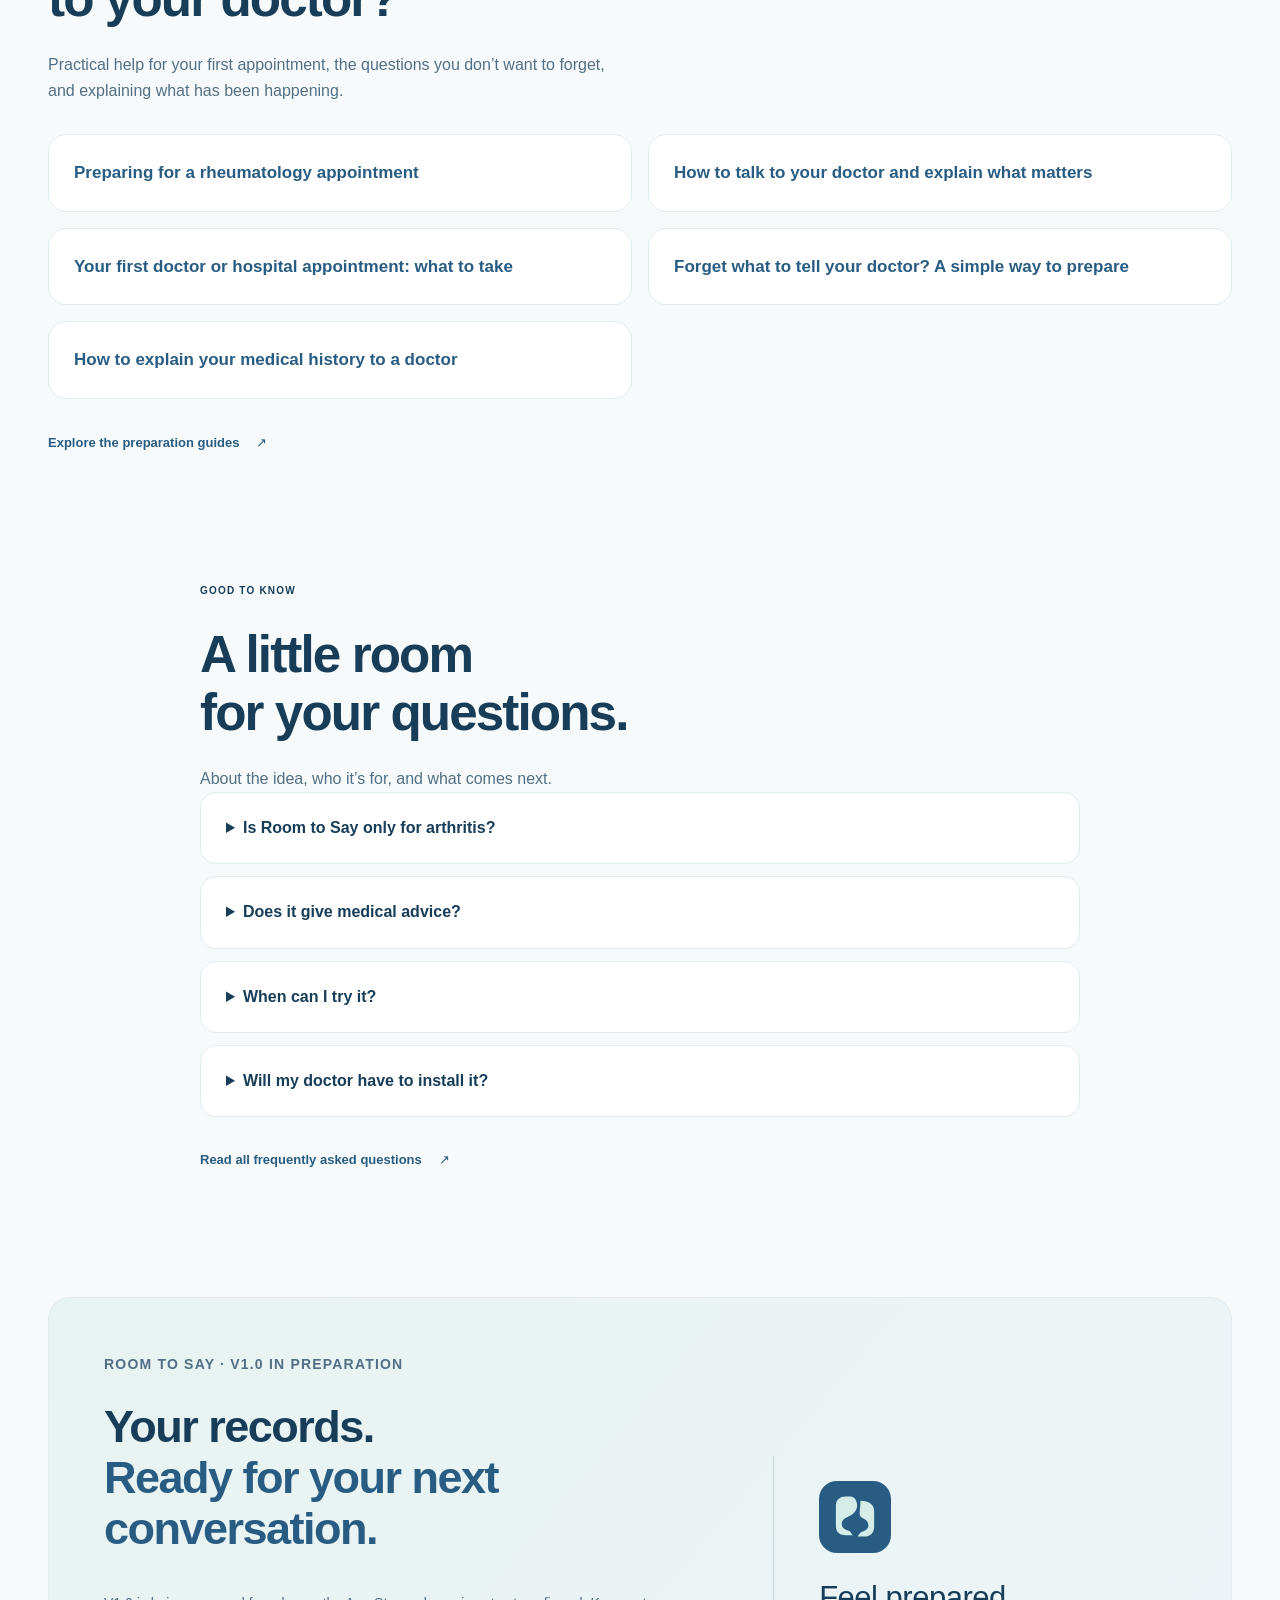
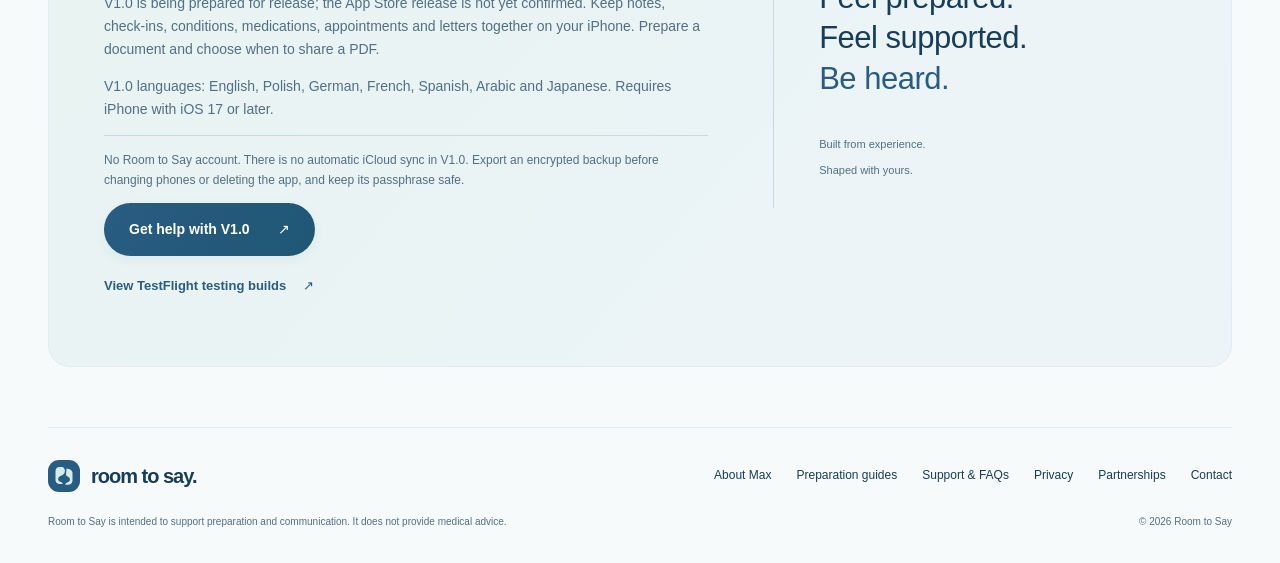
==== commit f358e0f5: "Add Polish pages and English-Polski language dropdown" ====
--- a/index.html
+++ b/index.html
@@ -9,7 +9,7 @@
   <link rel="icon" href="assets/favicon.ico">
   <link rel="apple-touch-icon" href="assets/room-to-say-icon-180.png">
   <link rel="stylesheet" href="styles.css?v=20261027-beta">
-  <link rel="stylesheet" href="app-direction.css?v=20261109-demo">
+  <link rel="stylesheet" href="app-direction.css?v=20261114-languages">
   <script src="site.js" defer></script>
 
   <link rel="canonical" href="https://roomtosay.org/">
@@ -30,13 +30,16 @@
   <meta name="twitter:image" content="https://roomtosay.org/assets/room-to-say-social-conversations.png">
   <meta name="twitter:image:alt" content="Room to Say. A little help for the conversations that matter. Ocean-blue card with the mist-green Shared space logo.">
   <script type="application/ld+json">{"@context": "https://schema.org", "@type": "WebPage", "@id": "https://roomtosay.org/#page", "url": "https://roomtosay.org/", "name": "Room to Say | Healthcare Appointment Preparation App", "description": "Prepare for healthcare appointments with Room to Say, a personal record and appointment-preparation app for iPhone. Keep notes and questions together and choose what to bring to your doctor. V1.0 is in preparation.", "inLanguage": "en-GB", "isPartOf": {"@type": "WebSite", "@id": "https://roomtosay.org/#website", "url": "https://roomtosay.org/", "name": "Room to Say"}}</script>
+<link rel="alternate" hreflang="en" href="https://roomtosay.org/">
+<link rel="alternate" hreflang="pl" href="https://roomtosay.org/pl/">
+<link rel="alternate" hreflang="x-default" href="https://roomtosay.org/">
 </head>
 <body>
   <a class="skip" href="#main">Skip to content</a>
   <header class="header wrap">
     <a class="brand" href="/" aria-label="Room to Say home"><img src="assets/room-to-say-icon.svg" width="42" height="42" alt=""><span>room to say<span class="brand-dot">.</span></span></a>
     <nav aria-label="Main navigation"><a href="#approach">The idea</a><a href="#story">Our story</a><a href="#beta">V1.0</a><a href="#partners">For partners <span aria-hidden="true">↗</span></a></nav>
-  </header>
+  <div class="language-control"><label for="site-language">Language</label><select id="site-language" data-language-switch aria-label="Language"><option value="/" selected>English</option><option value="/pl/">Polski</option></select><noscript><a href="/" lang="en">English</a> · <a href="/pl/" lang="pl">Polski</a></noscript></div></header>
   <main id="main">
     <section class="hero wrap">
       <div class="hero-copy">
--- a/app-direction.css
+++ b/app-direction.css
@@ -121,3 +121,25 @@
 .demo-action { margin: 20px 0 0; }
 @media (max-width: 700px) { .demo-video video { border-radius: 14px; } }
 @media print { .demo-section { display: none!important; } }
+
+/* Explicit language choice; no automatic redirect or saved preference. */
+.header { flex-wrap: wrap; height: auto; min-height: 108px; padding-block: 20px; gap: 18px; }
+.header nav { margin-left: auto; }
+.language-control { display: flex; align-items: center; gap: 8px; }
+.language-control label { font-size: 12px; color: var(--muted); }
+.language-control select { font: inherit; font-size: 13px; color: var(--ocean); background: white; border: 1px solid var(--border); border-radius: 12px; padding: 9px 28px 9px 11px; max-width: 135px; cursor: pointer; }
+.language-control select:focus-visible { outline: 3px solid var(--ocean); outline-offset: 4px; }
+:lang(pl) .hero h1 { font-size: clamp(46px, 5.4vw, 74px); letter-spacing: -2.6px; }
+@media (max-width: 950px) { .language-control label { position: absolute; width: 1px; height: 1px; overflow: hidden; clip-path: inset(50%); } }
+@media (max-width: 700px) {
+  .header { min-height: 85px; gap: 14px; padding-block: 18px; }
+  .header nav { order: 3; width: 100%; justify-content: flex-start; flex-wrap: wrap; margin: 0; gap: 18px; }
+  .language-control { margin-left: auto; }
+  :lang(pl) .hero h1 { font-size: clamp(36px, 9vw, 52px); letter-spacing: -1.6px; }
+  :lang(pl) .section-heading h2 { font-size: clamp(29px, 8vw, 36px); }
+}
+@media print { .language-control { display: none!important; } }
+@media print {
+  :lang(pl) .prompt-sheet:before { content: 'Room to Say — Przygotowanie do wizyty'; }
+  :lang(pl) .prompt-footer:after { content: ' • Przygotuj się. Poczuj wsparcie. Daj się usłyszeć.'; }
+}
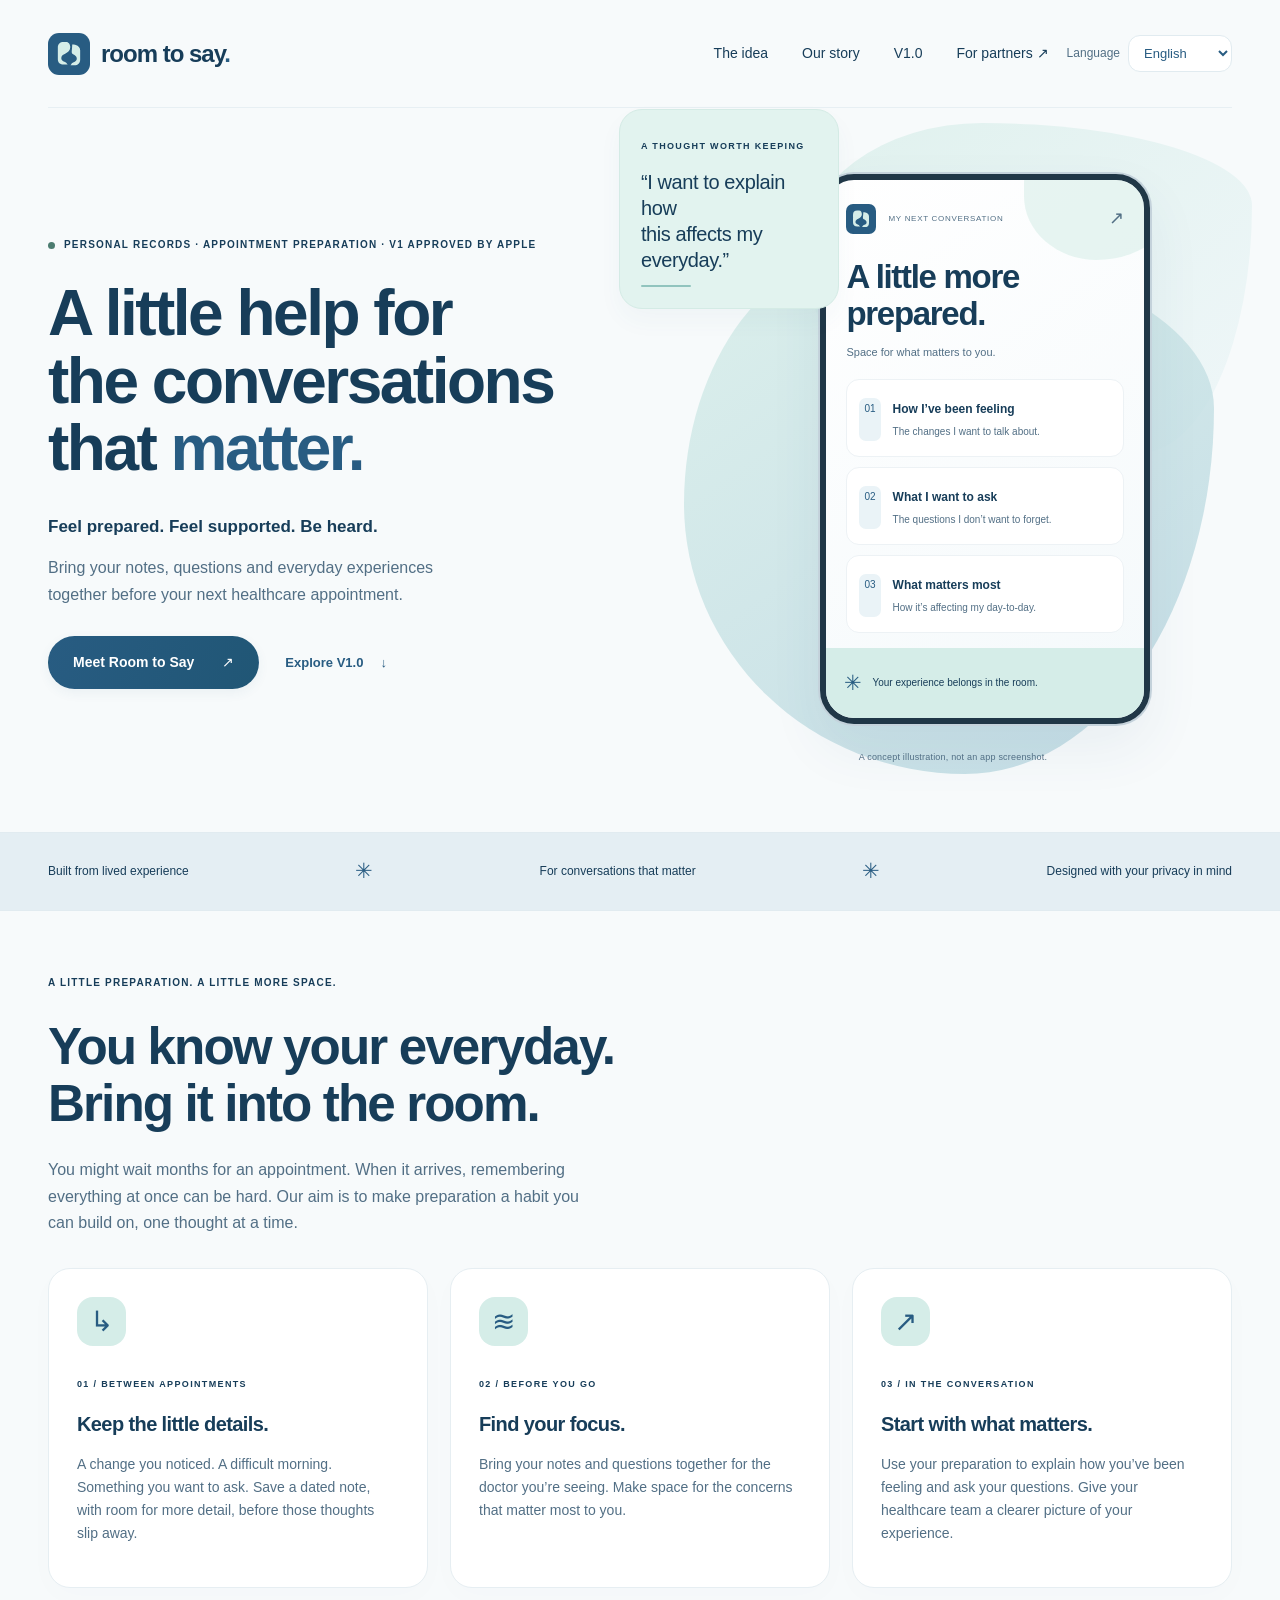
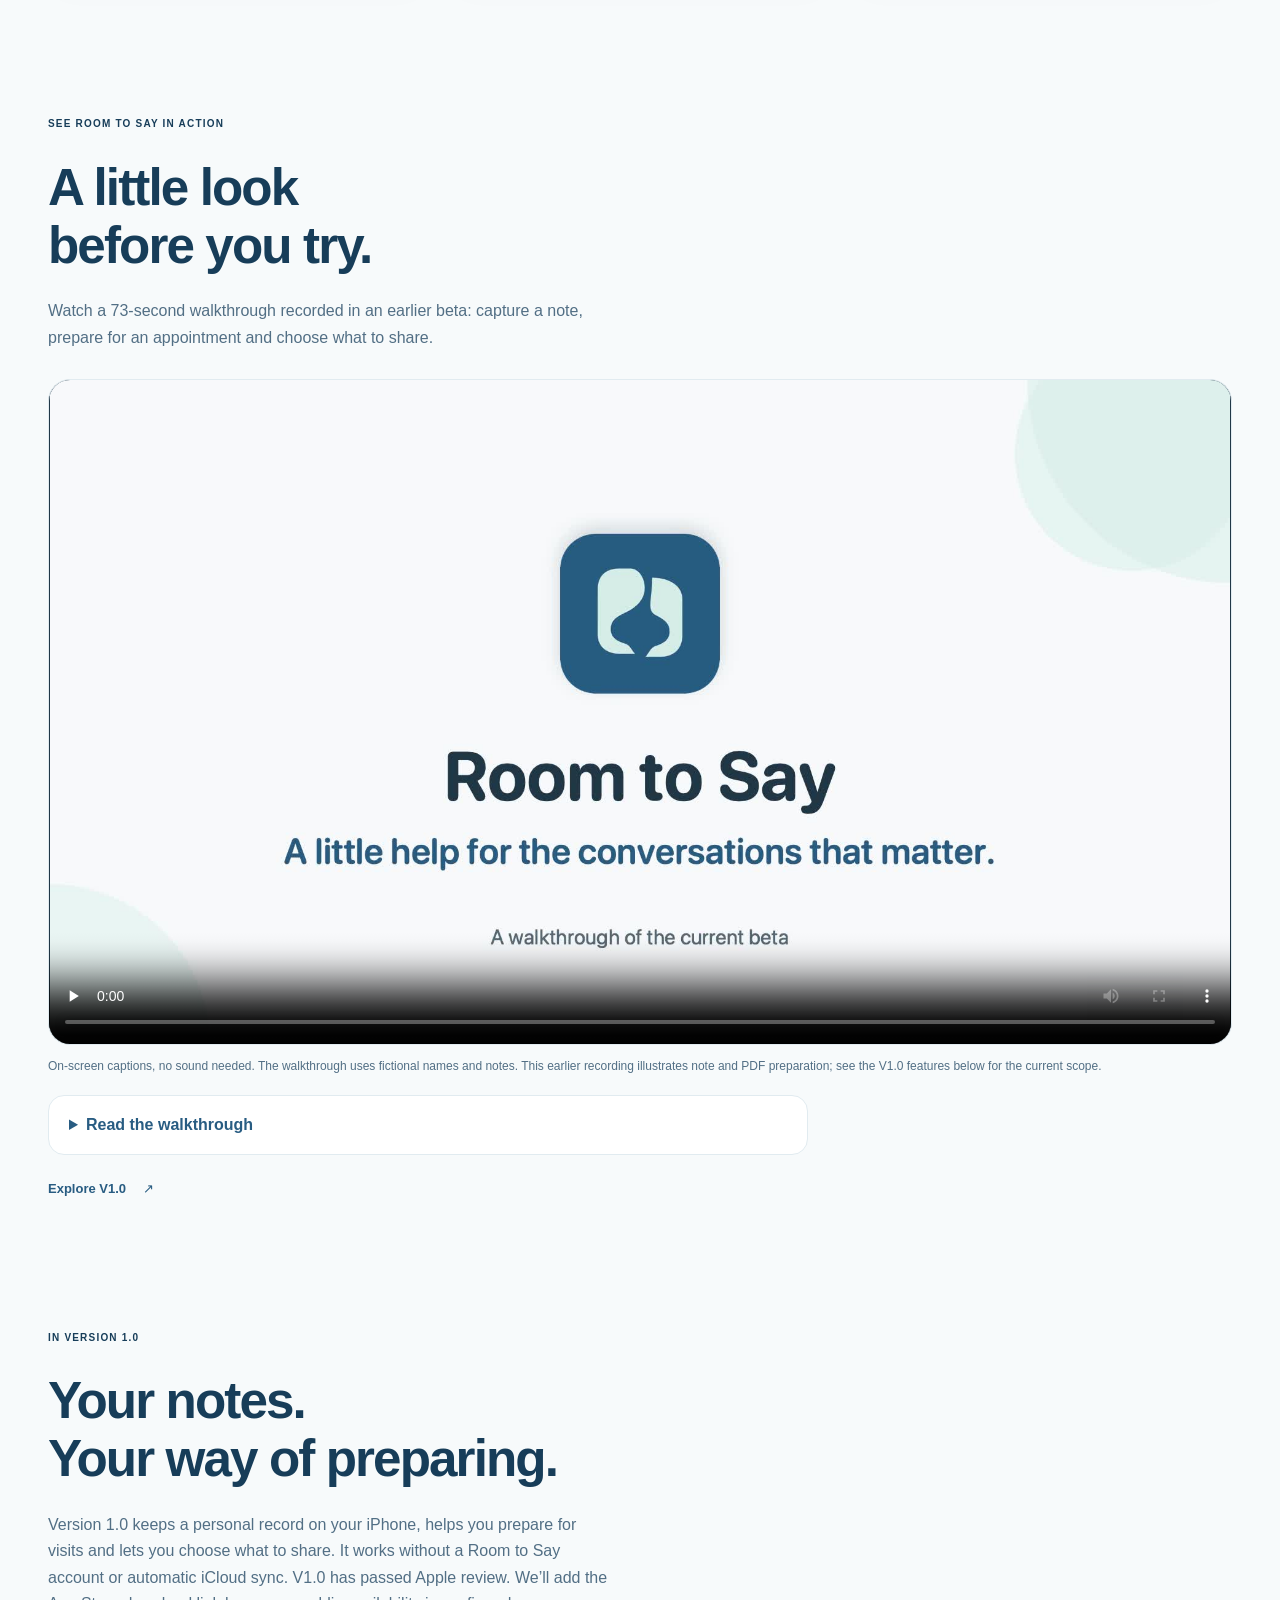
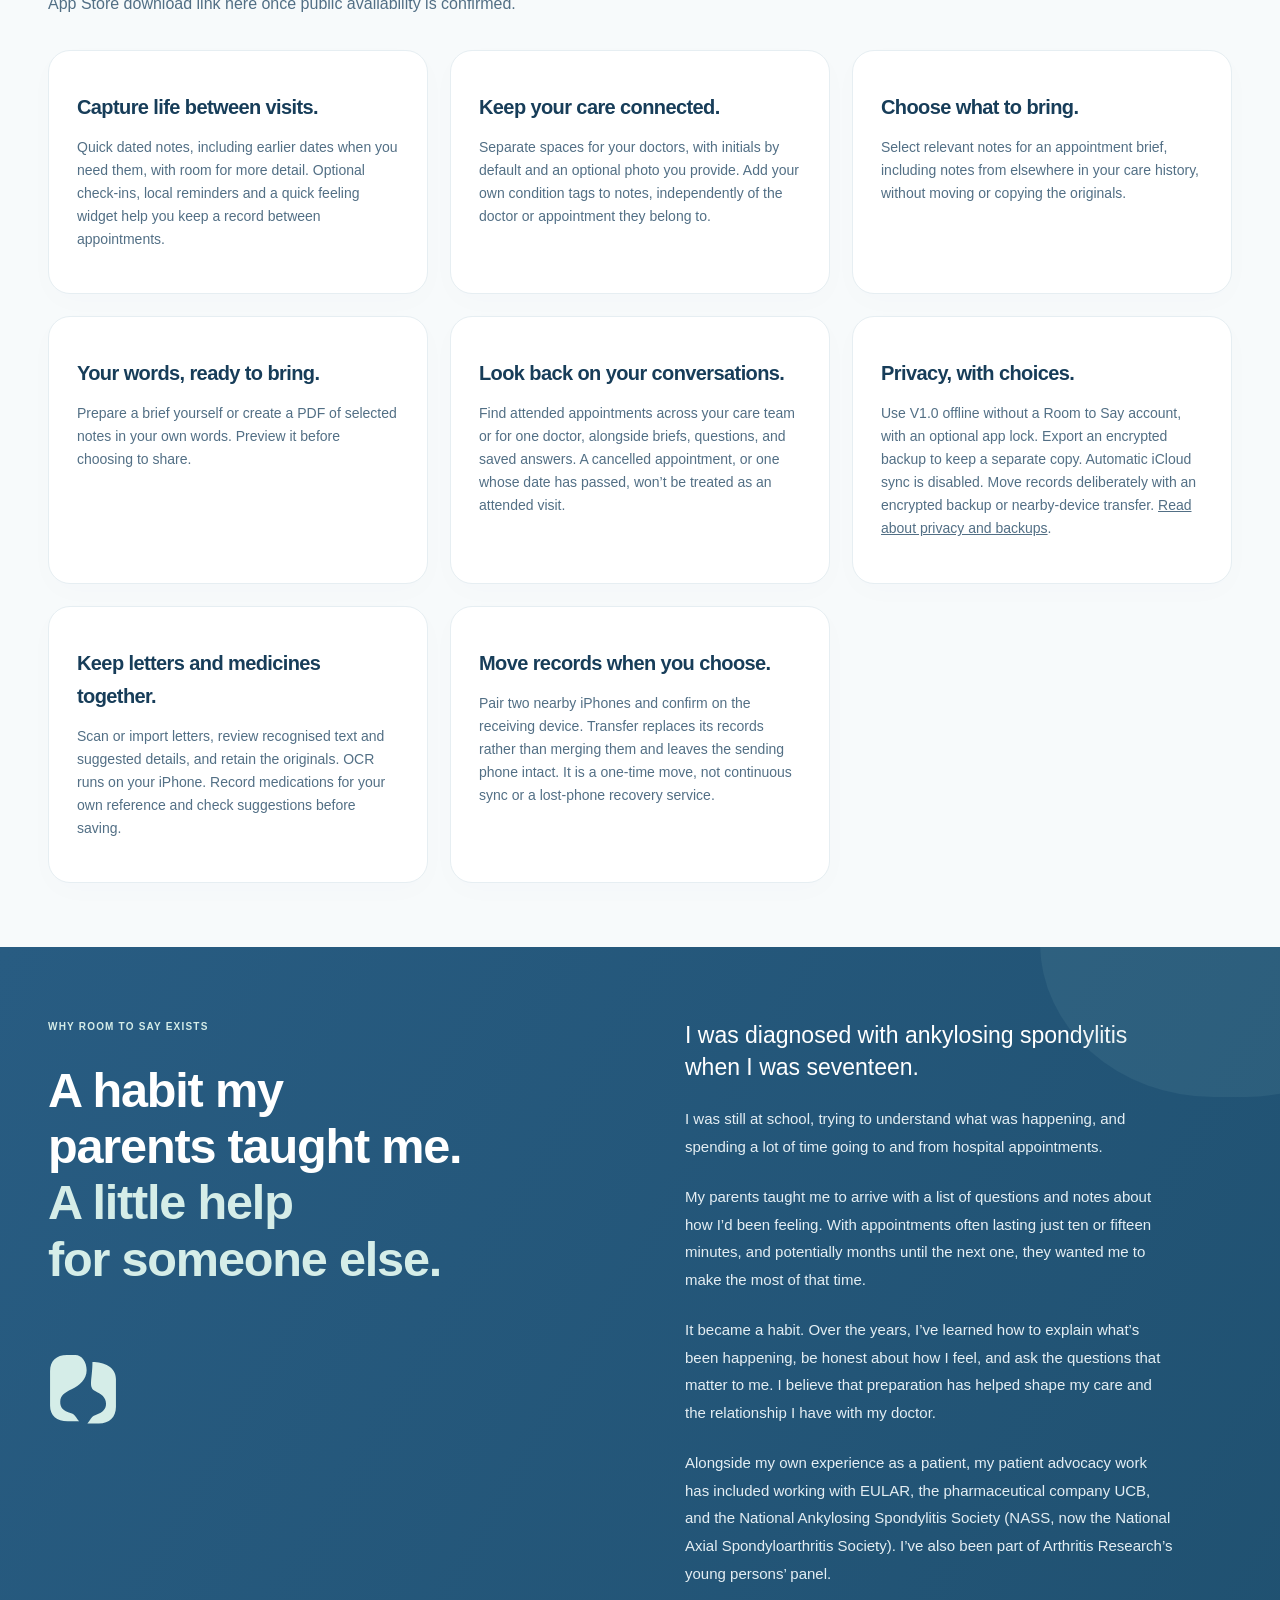
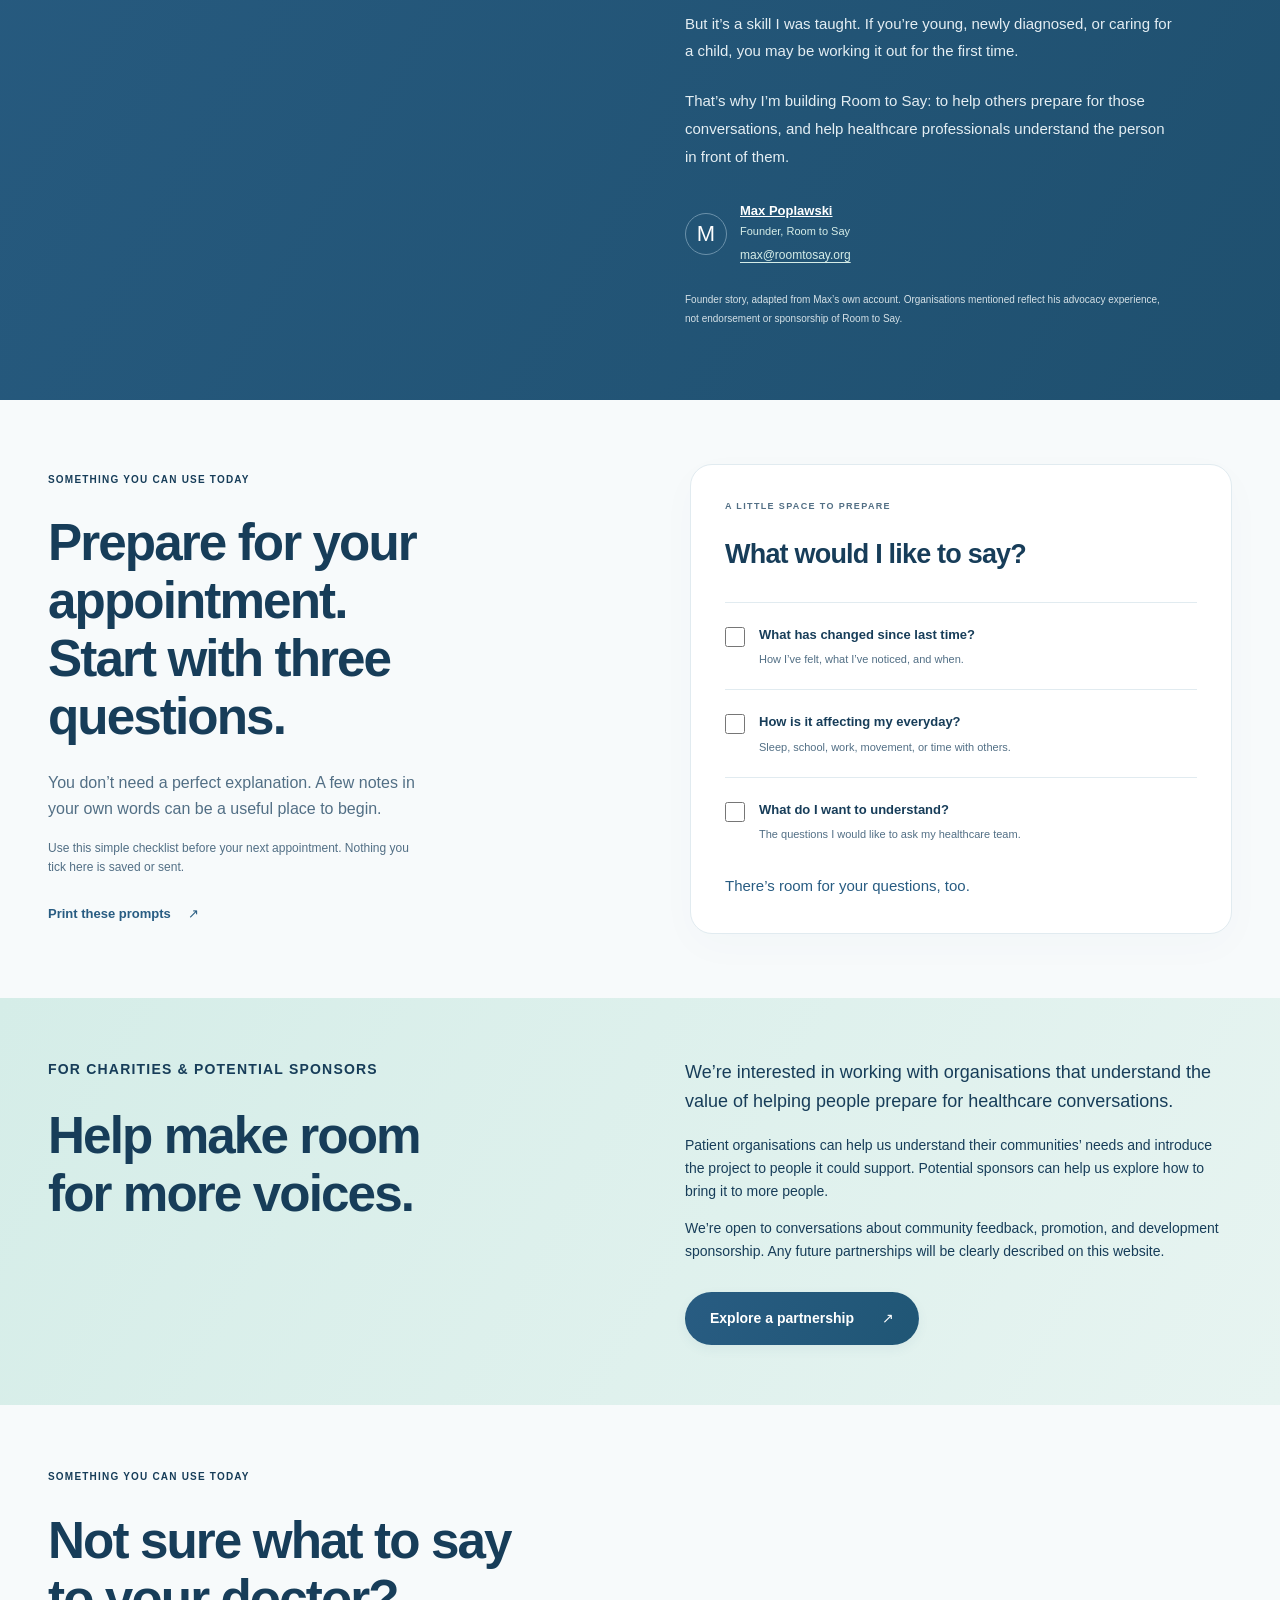
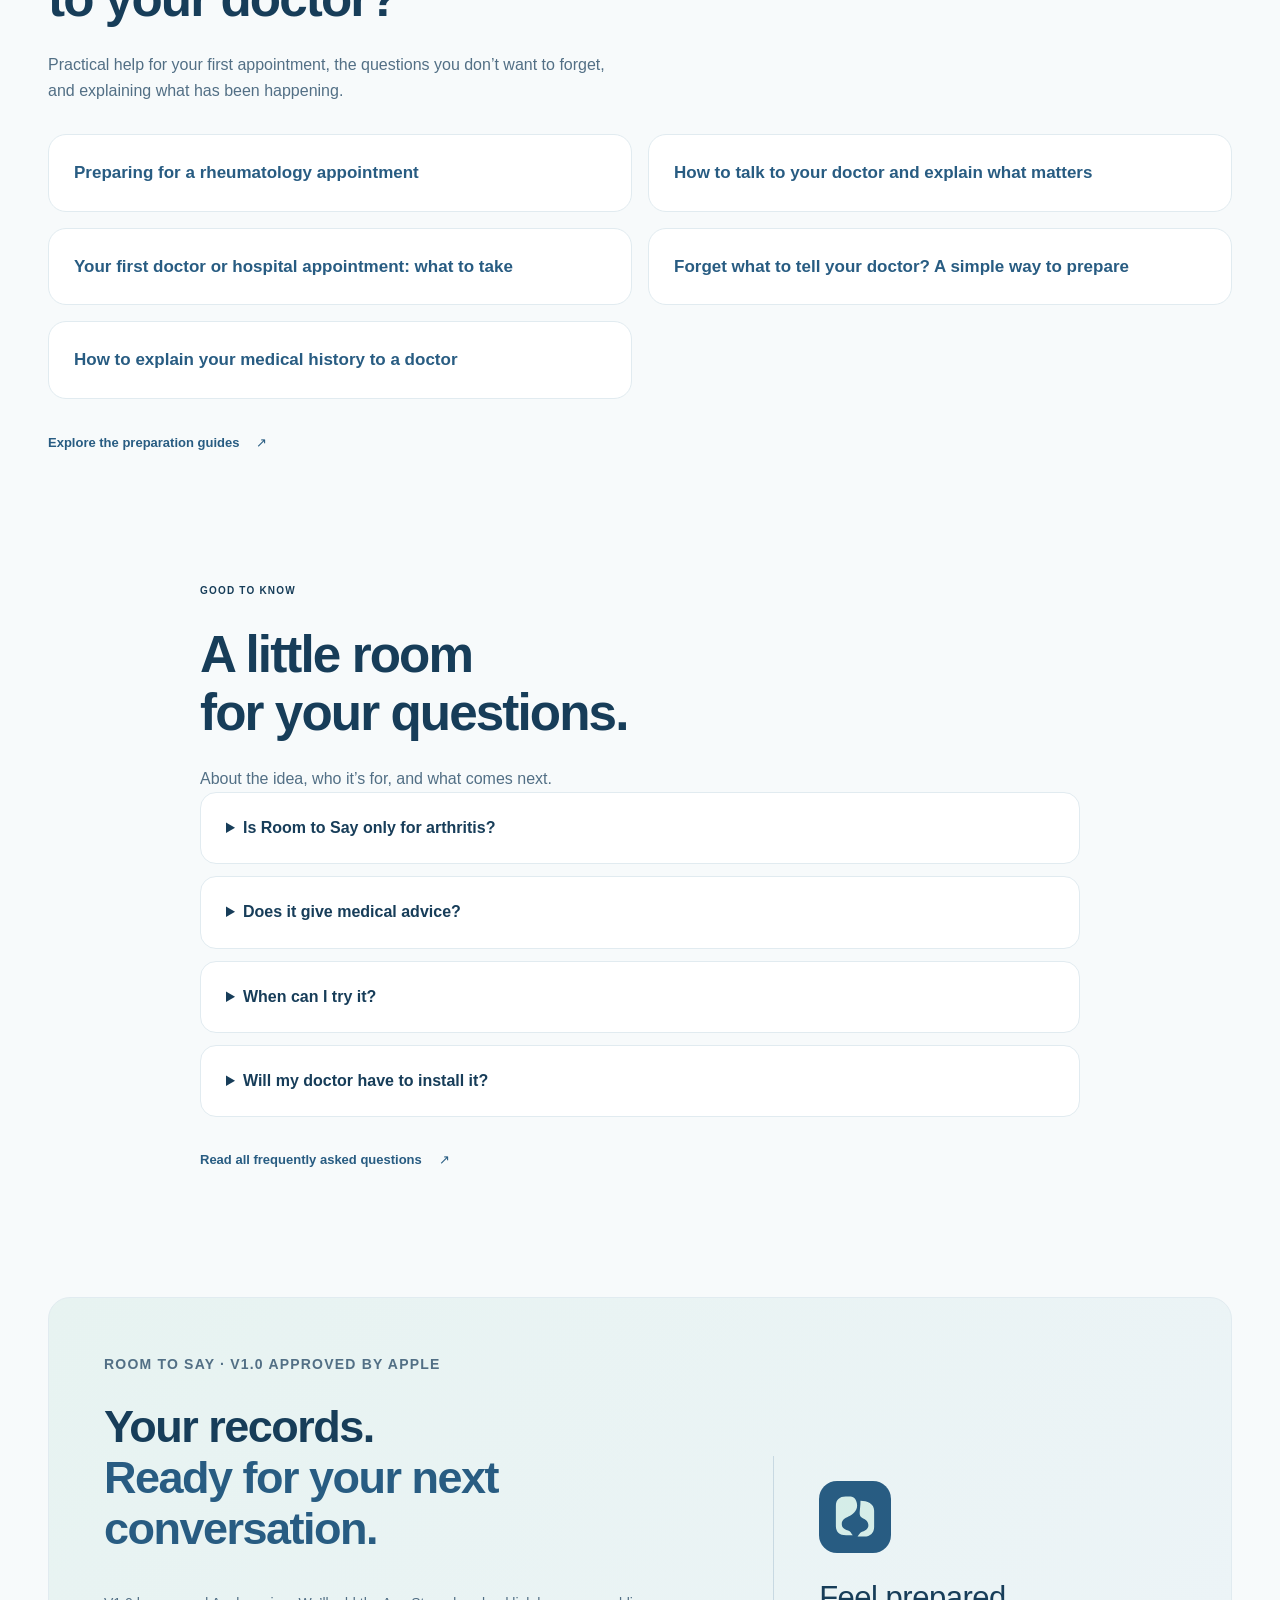
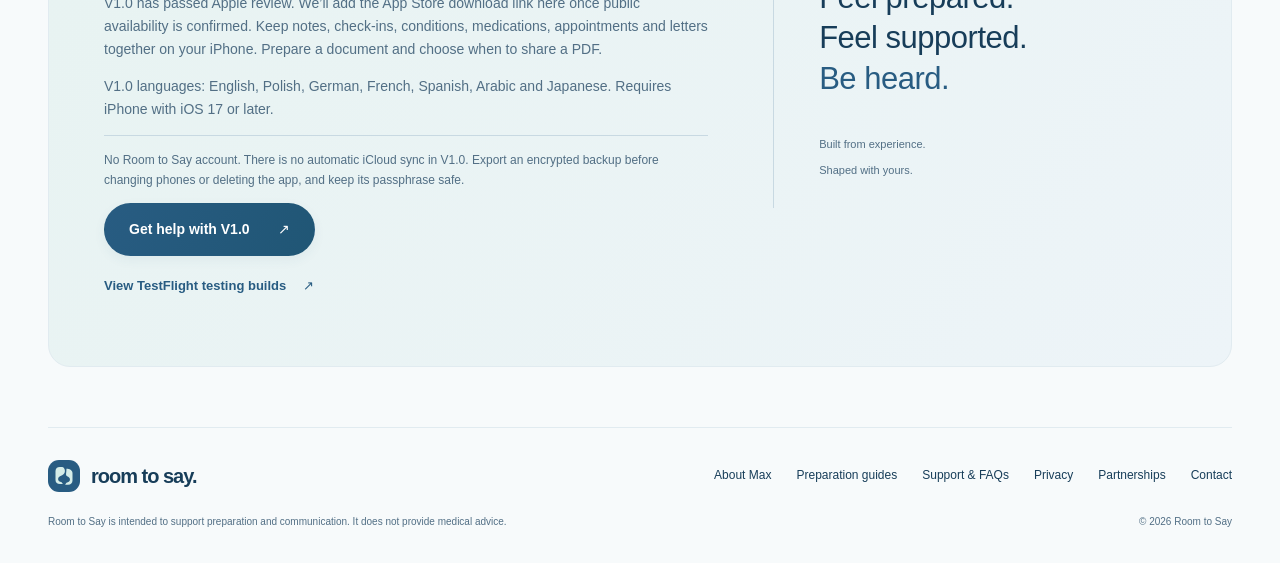
==== commit 8a42d85e: "Reflect Apple approval in English and Polish release status" ====
--- a/index.html
+++ b/index.html
@@ -5,7 +5,7 @@
   <meta name="viewport" content="width=device-width, initial-scale=1">
   <meta name="theme-color" content="#285C82">
   <title>Room to Say | Healthcare Appointment Preparation App</title>
-  <meta name="description" content="Prepare for healthcare appointments with Room to Say, a personal record and appointment-preparation app for iPhone. Keep notes and questions together and choose what to bring to your doctor. V1.0 is in preparation.">
+  <meta name="description" content="Prepare for healthcare appointments with Room to Say, a personal record and appointment-preparation app for iPhone. Keep notes and questions together and choose what to bring to your doctor. V1.0 has passed Apple review; public availability will be confirmed here.">
   <link rel="icon" href="assets/favicon.ico">
   <link rel="apple-touch-icon" href="assets/room-to-say-icon-180.png">
   <link rel="stylesheet" href="styles.css?v=20261027-beta">
@@ -19,17 +19,17 @@
   <meta property="og:type" content="website">
   <meta property="og:url" content="https://roomtosay.org/">
   <meta property="og:title" content="Room to Say | Healthcare Appointment Preparation App">
-  <meta property="og:description" content="Prepare for healthcare appointments with Room to Say, a personal record and appointment-preparation app for iPhone. Keep notes and questions together and choose what to bring to your doctor. V1.0 is in preparation.">
+  <meta property="og:description" content="Prepare for healthcare appointments with Room to Say, a personal record and appointment-preparation app for iPhone. Keep notes and questions together and choose what to bring to your doctor. V1.0 has passed Apple review; public availability will be confirmed here.">
   <meta property="og:image" content="https://roomtosay.org/assets/room-to-say-social-conversations.png">
   <meta property="og:image:alt" content="Room to Say. A little help for the conversations that matter. Ocean-blue card with the mist-green Shared space logo.">
   <meta property="og:image:width" content="1200">
   <meta property="og:image:height" content="630">
   <meta name="twitter:card" content="summary_large_image">
   <meta name="twitter:title" content="Room to Say | Healthcare Appointment Preparation App">
-  <meta name="twitter:description" content="Prepare for healthcare appointments with Room to Say, a personal record and appointment-preparation app for iPhone. Keep notes and questions together and choose what to bring to your doctor. V1.0 is in preparation.">
+  <meta name="twitter:description" content="Prepare for healthcare appointments with Room to Say, a personal record and appointment-preparation app for iPhone. Keep notes and questions together and choose what to bring to your doctor. V1.0 has passed Apple review; public availability will be confirmed here.">
   <meta name="twitter:image" content="https://roomtosay.org/assets/room-to-say-social-conversations.png">
   <meta name="twitter:image:alt" content="Room to Say. A little help for the conversations that matter. Ocean-blue card with the mist-green Shared space logo.">
-  <script type="application/ld+json">{"@context": "https://schema.org", "@type": "WebPage", "@id": "https://roomtosay.org/#page", "url": "https://roomtosay.org/", "name": "Room to Say | Healthcare Appointment Preparation App", "description": "Prepare for healthcare appointments with Room to Say, a personal record and appointment-preparation app for iPhone. Keep notes and questions together and choose what to bring to your doctor. V1.0 is in preparation.", "inLanguage": "en-GB", "isPartOf": {"@type": "WebSite", "@id": "https://roomtosay.org/#website", "url": "https://roomtosay.org/", "name": "Room to Say"}}</script>
+  <script type="application/ld+json">{"@context": "https://schema.org", "@type": "WebPage", "@id": "https://roomtosay.org/#page", "url": "https://roomtosay.org/", "name": "Room to Say | Healthcare Appointment Preparation App", "description": "Prepare for healthcare appointments with Room to Say, a personal record and appointment-preparation app for iPhone. Keep notes and questions together and choose what to bring to your doctor. V1.0 has passed Apple review; public availability will be confirmed here.", "inLanguage": "en-GB", "isPartOf": {"@type": "WebSite", "@id": "https://roomtosay.org/#website", "url": "https://roomtosay.org/", "name": "Room to Say"}}</script>
 <link rel="alternate" hreflang="en" href="https://roomtosay.org/">
 <link rel="alternate" hreflang="pl" href="https://roomtosay.org/pl/">
 <link rel="alternate" hreflang="x-default" href="https://roomtosay.org/">
@@ -43,7 +43,7 @@
   <main id="main">
     <section class="hero wrap">
       <div class="hero-copy">
-        <p class="eyebrow"><span class="status-dot"></span> Personal records · Appointment preparation · V1 in preparation</p>
+        <p class="eyebrow"><span class="status-dot"></span> Personal records · Appointment preparation · V1 approved by Apple</p>
         <h1>A little help for<br>the conversations<br>that <em>matter.</em></h1>
         <p class="hero-tagline">Feel prepared. Feel supported. Be heard.</p>
         <p class="intro">Bring your notes, questions and everyday experiences together before your next healthcare appointment.</p>
@@ -86,7 +86,7 @@
       <p class="demo-action"><a class="text-link" href="#beta">Explore V1.0 <span aria-hidden="true">↗</span></a></p>
     </section>
     <section class="approach wrap section" id="planned-features" aria-labelledby="planned-title">
-      <div class="section-heading"><p class="eyebrow">IN THE V1.0 RELEASE CANDIDATE</p><h2 id="planned-title">Your notes.<br>Your way of preparing.</h2><p>The V1.0 release candidate keeps a personal record on your iPhone, helps you prepare for visits and lets you choose what to share. It works without a Room to Say account or automatic iCloud sync. Public App Store availability has not yet been confirmed.</p></div>
+      <div class="section-heading"><p class="eyebrow">IN VERSION 1.0</p><h2 id="planned-title">Your notes.<br>Your way of preparing.</h2><p>Version 1.0 keeps a personal record on your iPhone, helps you prepare for visits and lets you choose what to share. It works without a Room to Say account or automatic iCloud sync. V1.0 has passed Apple review. We’ll add the App Store download link here once public availability is confirmed.</p></div>
       <div class="steps">
         <article><h3>Capture life between visits.</h3><p>Quick dated notes, including earlier dates when you need them, with room for more detail. Optional check-ins, local reminders and a quick feeling widget help you keep a record between appointments.</p></article>
         <article><h3>Keep your care connected.</h3><p>Separate spaces for your doctors, with initials by default and an optional photo you provide. Add your own condition tags to notes, independently of the doctor or appointment they belong to.</p></article>
@@ -117,7 +117,7 @@
       <a class="text-link" href="support.html">Read all frequently asked questions <span aria-hidden="true">↗</span></a>
     </section>
     <section class="beta-section wrap section" id="beta" aria-labelledby="beta-title">
-      <div class="beta-card"><div><p class="eyebrow">ROOM TO SAY · V1.0 IN PREPARATION</p><h2 id="beta-title">Your records.<br><em>Ready for your next conversation.</em></h2><p>V1.0 is being prepared for release; the App Store release is not yet confirmed. Keep notes, check-ins, conditions, medications, appointments and letters together on your iPhone. Prepare a document and choose when to share a PDF.</p><p>V1.0 languages: English, Polish, German, French, Spanish, Arabic and Japanese. Requires iPhone with iOS 17 or later.</p><p class="beta-note">No Room to Say account. There is no automatic iCloud sync in V1.0. Export an encrypted backup before changing phones or deleting the app, and keep its passphrase safe.</p><a class="button" href="support.html">Get help with V1.0 <span aria-hidden="true">↗</span></a><p style="margin-top:18px"><a class="text-link" href="https://testflight.apple.com/join/qRMne3Gn">View TestFlight testing builds <span aria-hidden="true">↗</span></a></p></div><div class="beta-aside"><img src="assets/room-to-say-icon.svg" width="72" height="72" alt="" loading="lazy"><p>Feel prepared.<br>Feel supported.<br><em>Be heard.</em></p><span>Built from experience.<br>Shaped with yours.</span></div></div>
+      <div class="beta-card"><div><p class="eyebrow">ROOM TO SAY · V1.0 APPROVED BY APPLE</p><h2 id="beta-title">Your records.<br><em>Ready for your next conversation.</em></h2><p>V1.0 has passed Apple review. We’ll add the App Store download link here once public availability is confirmed. Keep notes, check-ins, conditions, medications, appointments and letters together on your iPhone. Prepare a document and choose when to share a PDF.</p><p>V1.0 languages: English, Polish, German, French, Spanish, Arabic and Japanese. Requires iPhone with iOS 17 or later.</p><p class="beta-note">No Room to Say account. There is no automatic iCloud sync in V1.0. Export an encrypted backup before changing phones or deleting the app, and keep its passphrase safe.</p><a class="button" href="support.html">Get help with V1.0 <span aria-hidden="true">↗</span></a><p style="margin-top:18px"><a class="text-link" href="https://testflight.apple.com/join/qRMne3Gn">View TestFlight testing builds <span aria-hidden="true">↗</span></a></p></div><div class="beta-aside"><img src="assets/room-to-say-icon.svg" width="72" height="72" alt="" loading="lazy"><p>Feel prepared.<br>Feel supported.<br><em>Be heard.</em></p><span>Built from experience.<br>Shaped with yours.</span></div></div>
     </section>
   </main>
   <footer class="footer wrap"><a class="brand" href="/"><img src="assets/room-to-say-icon.svg" width="32" height="32" alt=""><span>room to say.</span></a><nav aria-label="Footer navigation"><a href="max-poplawski.html">About Max</a><a href="guides.html">Preparation guides</a><a href="support.html">Support &amp; FAQs</a><a href="privacy.html">Privacy</a><a href="partnerships.html">Partnerships</a><a href="mailto:hello@roomtosay.org">Contact</a></nav><p>Room to Say is intended to support preparation and communication. It does not provide medical advice.</p><span class="copyright">© <span data-year>2026</span> Room to Say</span></footer>
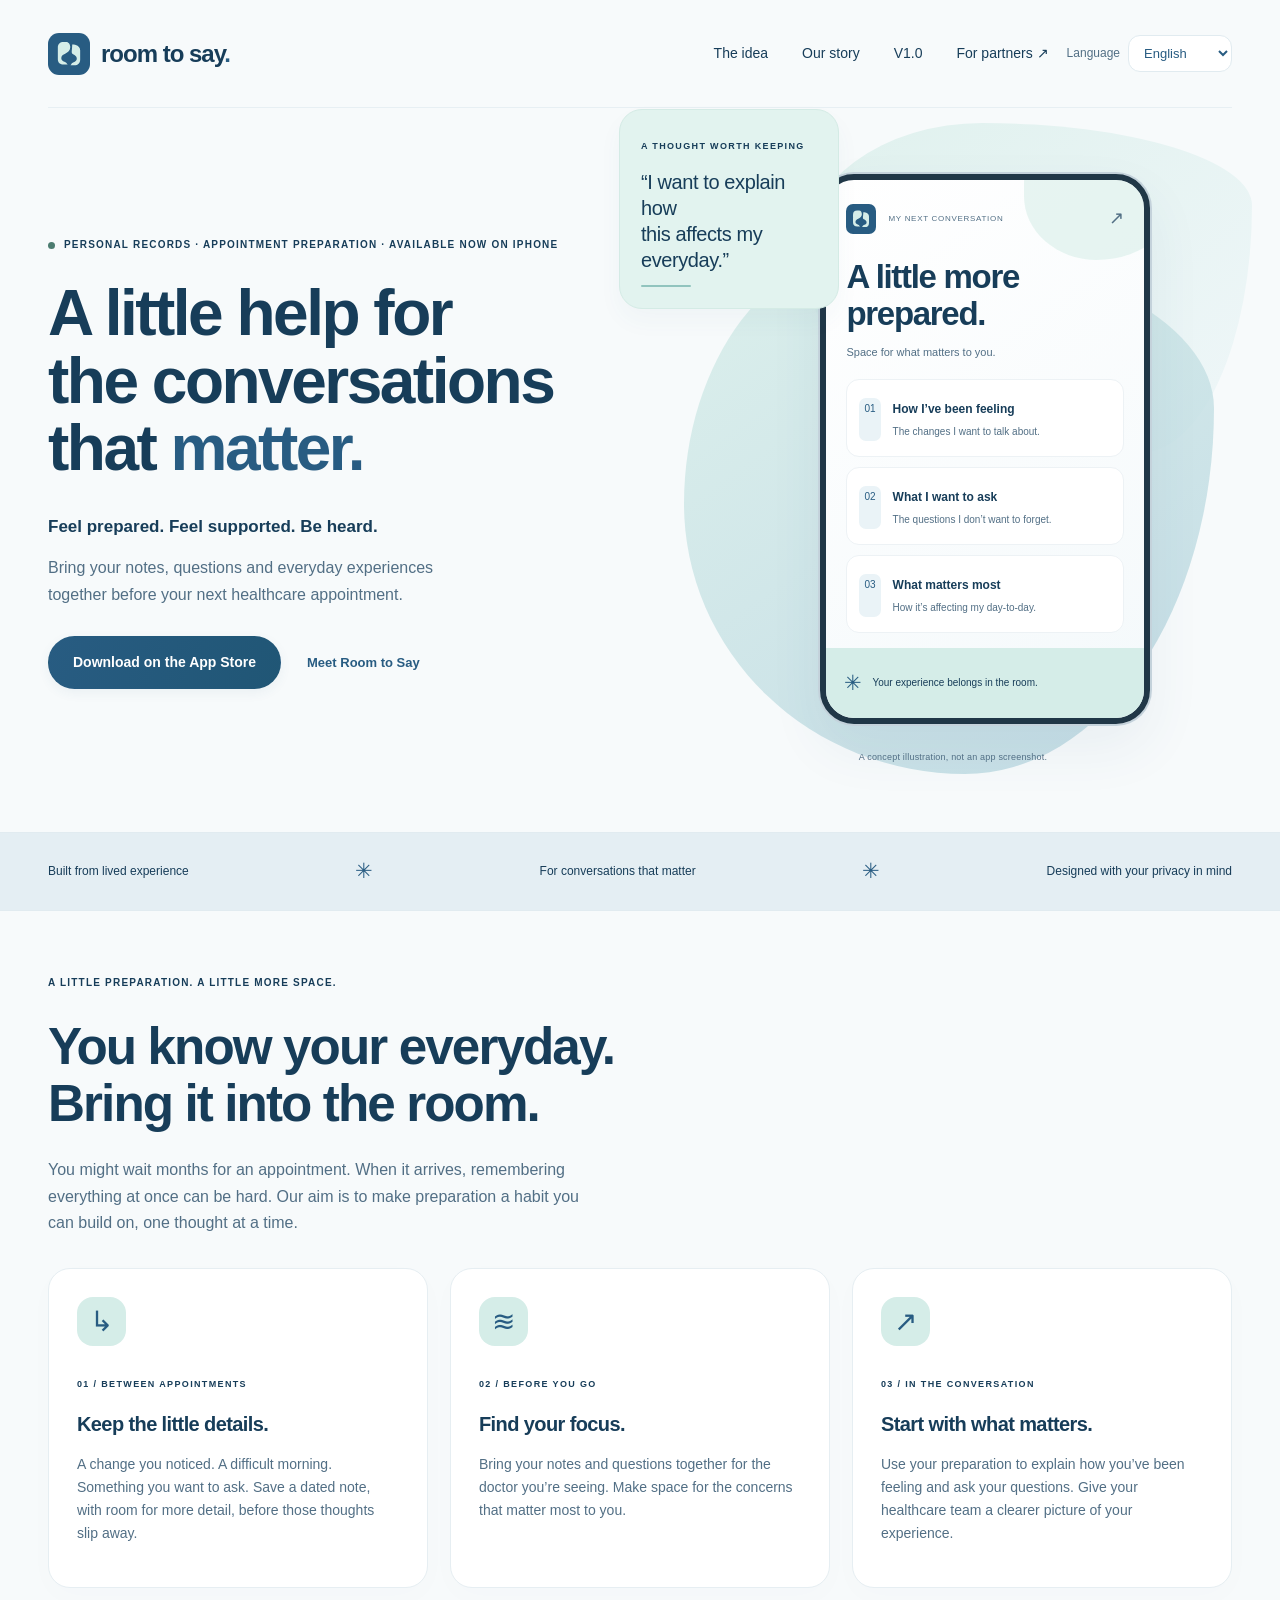
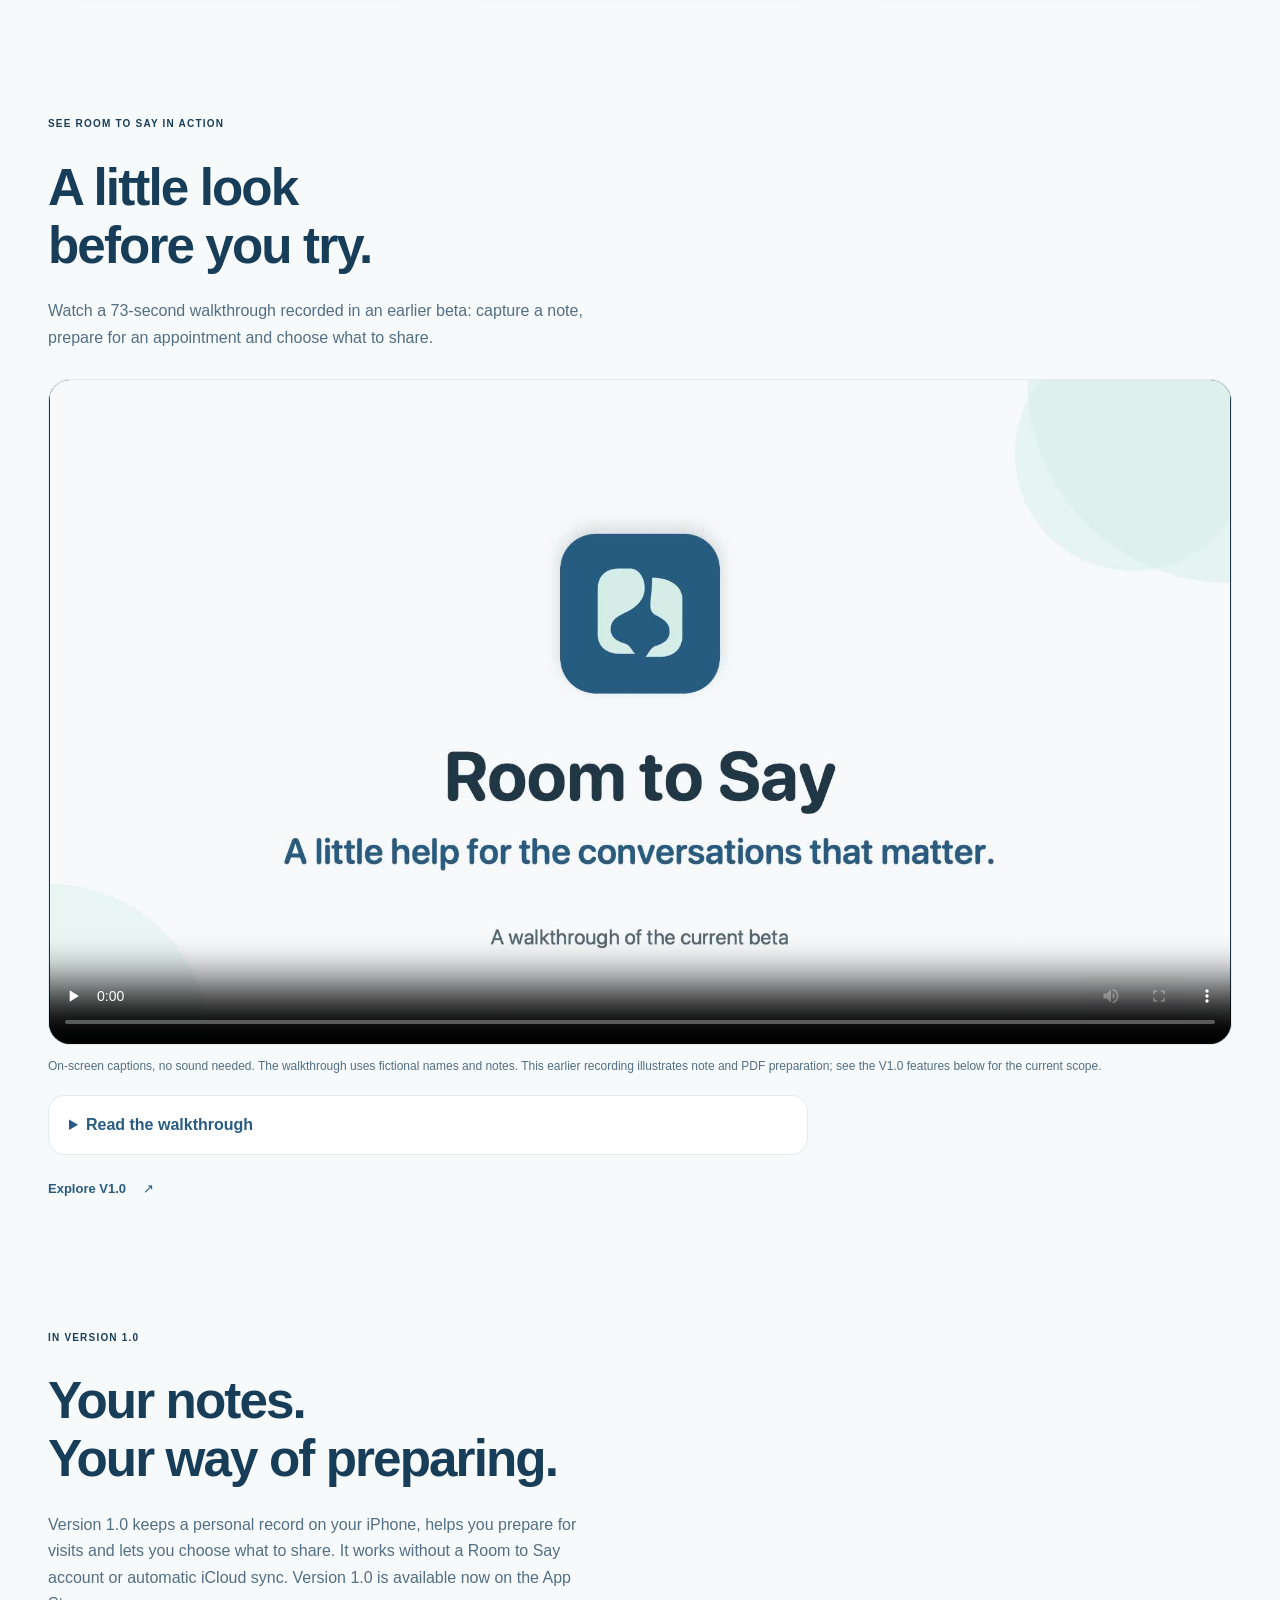
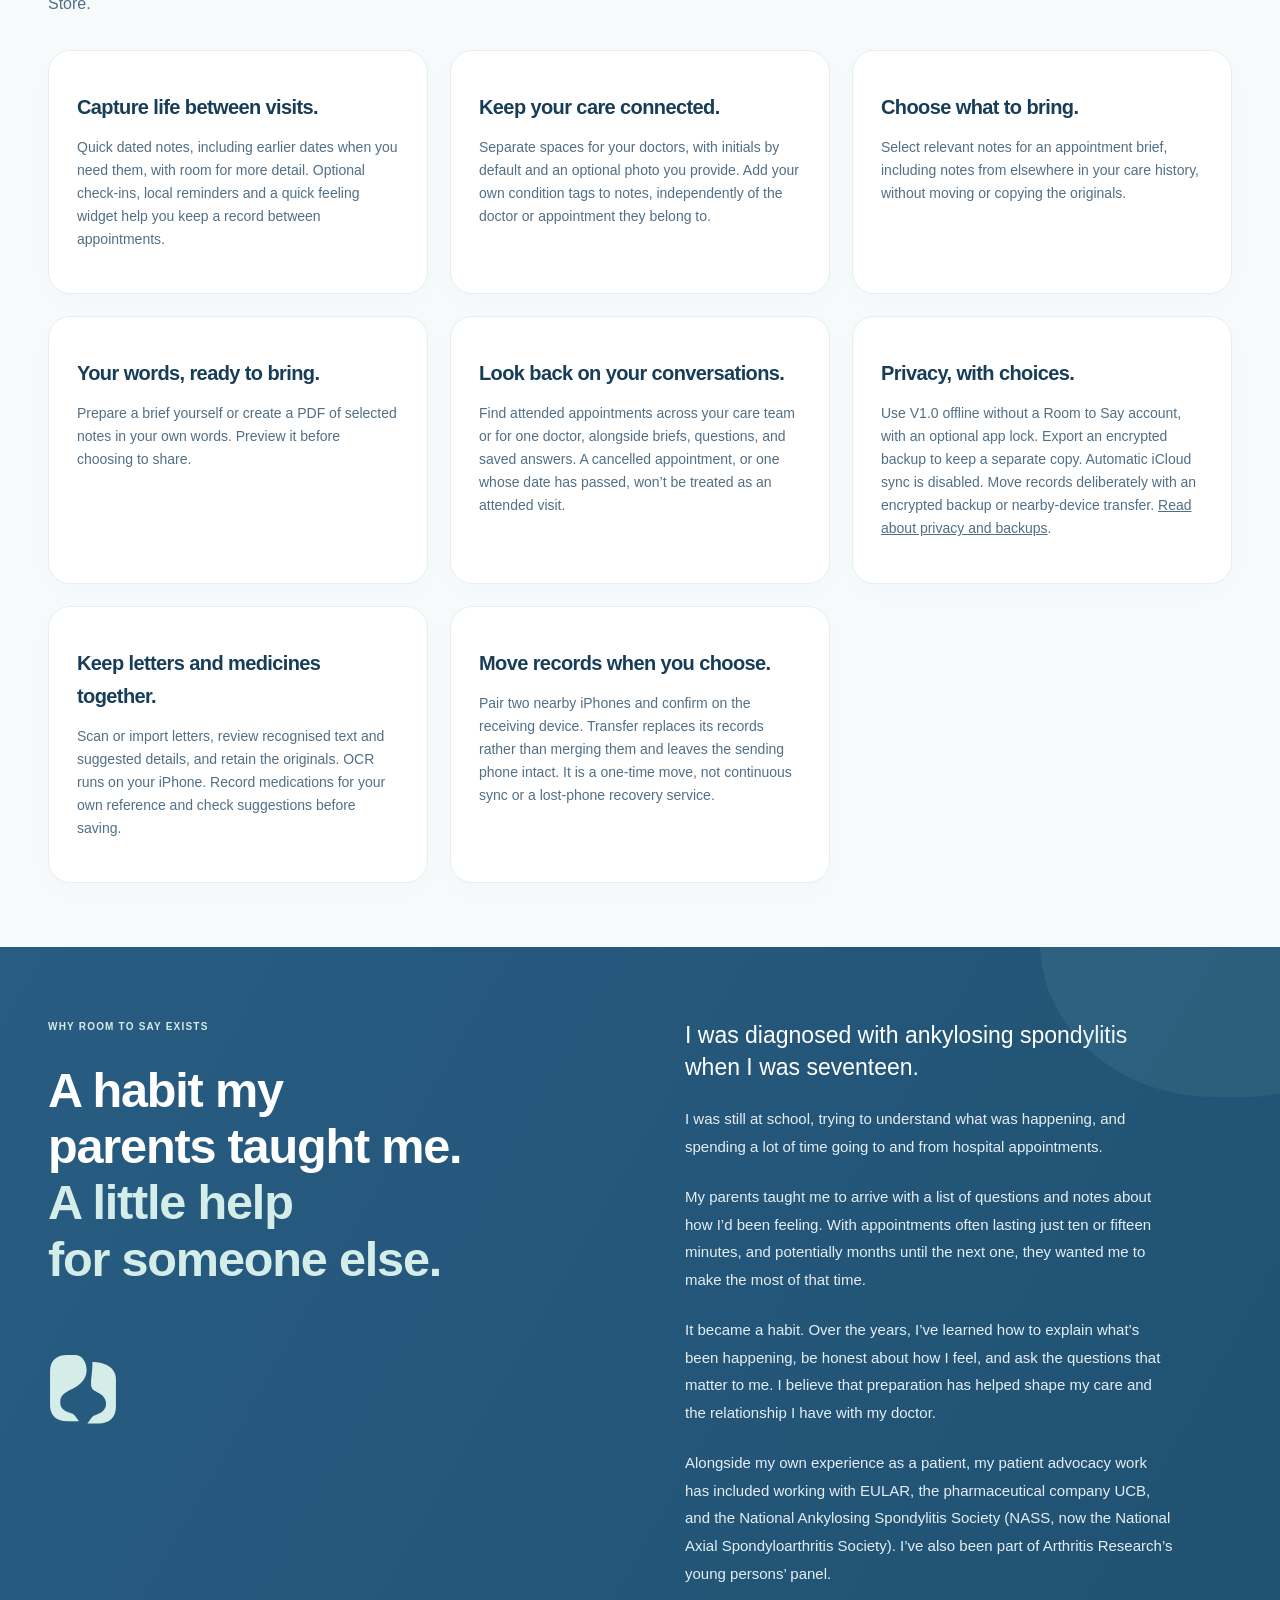
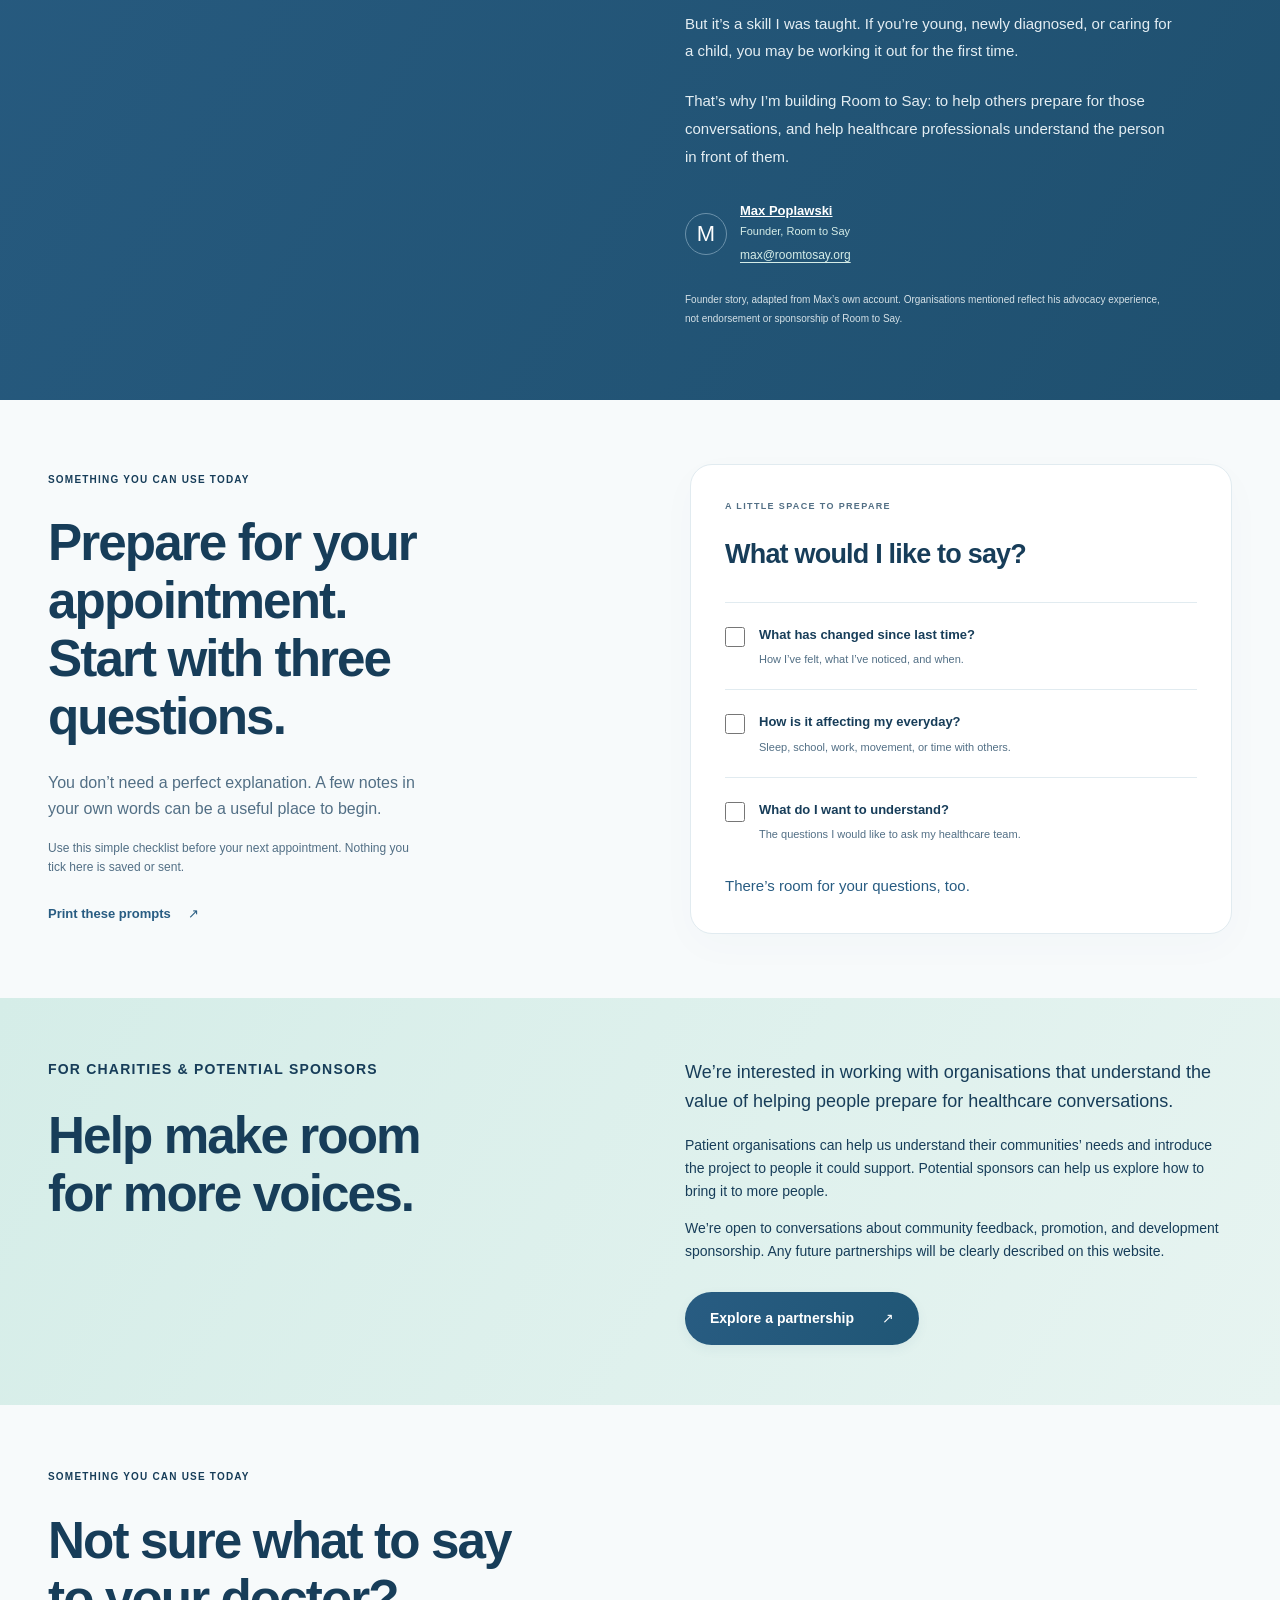
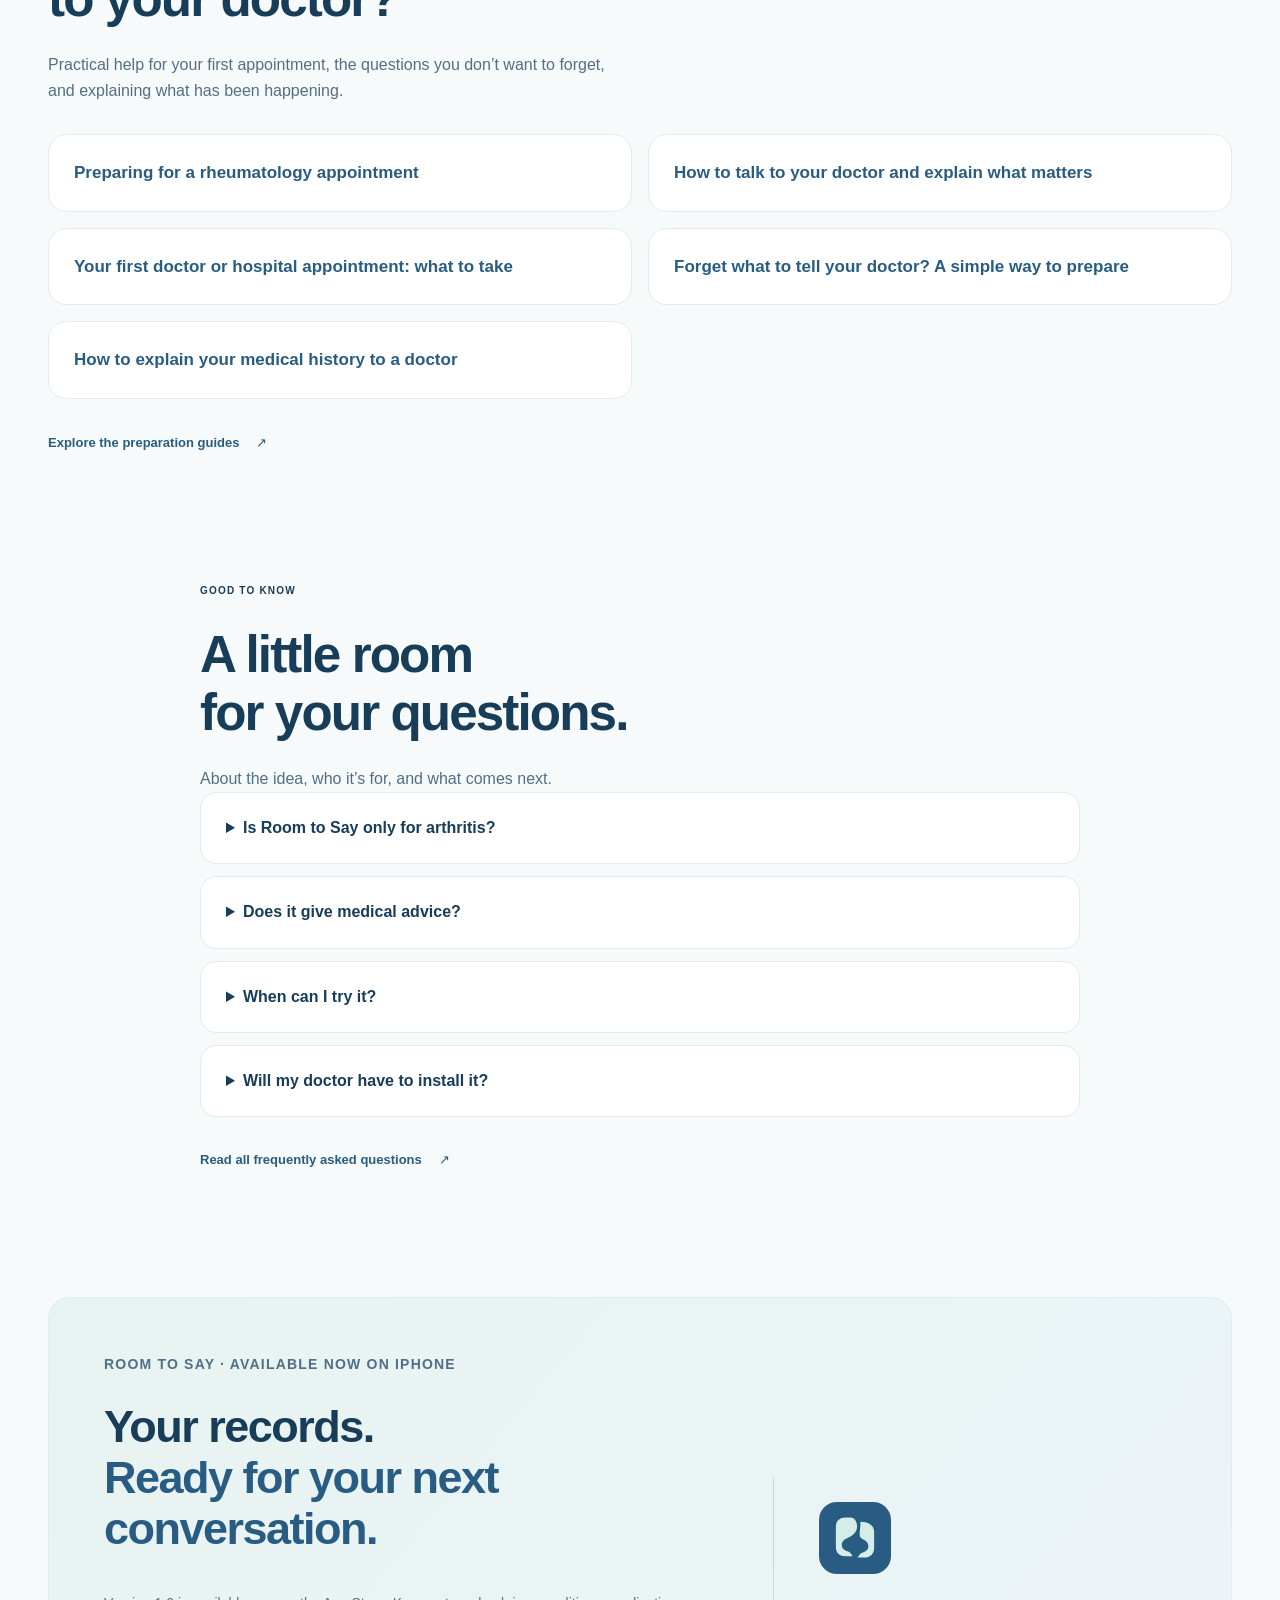
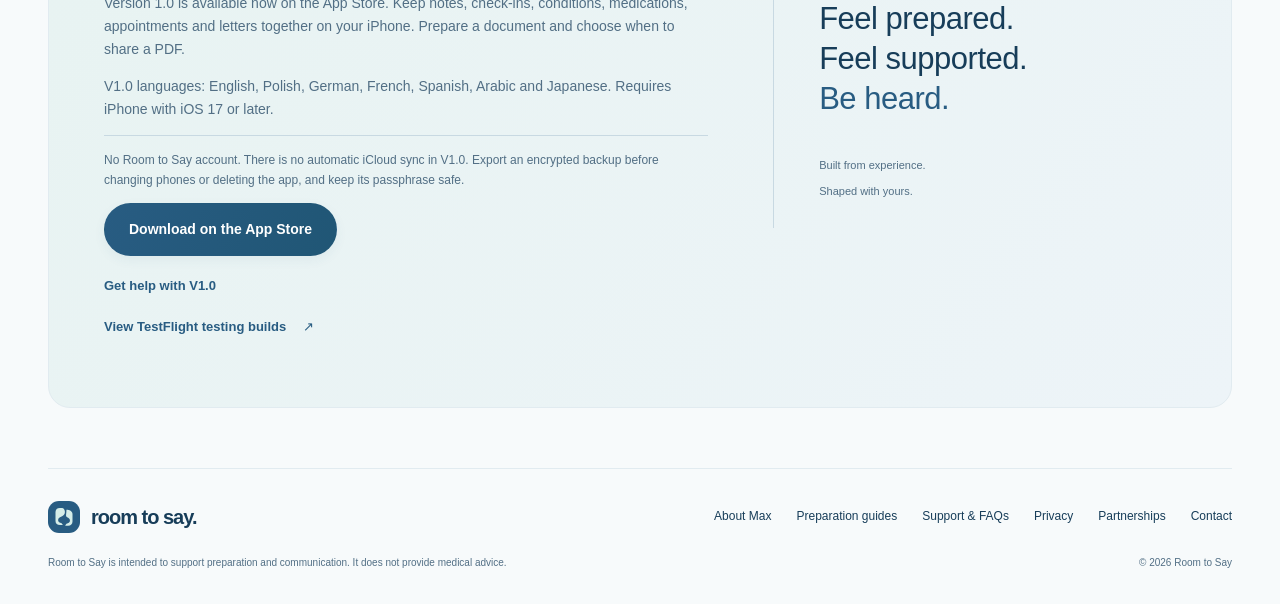
==== commit 0b3a3582: "Launch App Store downloads in English and Polish" ====
--- a/index.html
+++ b/index.html
@@ -5,7 +5,7 @@
   <meta name="viewport" content="width=device-width, initial-scale=1">
   <meta name="theme-color" content="#285C82">
   <title>Room to Say | Healthcare Appointment Preparation App</title>
-  <meta name="description" content="Prepare for healthcare appointments with Room to Say, a personal record and appointment-preparation app for iPhone. Keep notes and questions together and choose what to bring to your doctor. V1.0 has passed Apple review; public availability will be confirmed here.">
+  <meta name="description" content="Prepare for healthcare appointments with Room to Say for iPhone. Keep notes, letters and questions together. Available now on the App Store.">
   <link rel="icon" href="assets/favicon.ico">
   <link rel="apple-touch-icon" href="assets/room-to-say-icon-180.png">
   <link rel="stylesheet" href="styles.css?v=20261027-beta">
@@ -19,17 +19,17 @@
   <meta property="og:type" content="website">
   <meta property="og:url" content="https://roomtosay.org/">
   <meta property="og:title" content="Room to Say | Healthcare Appointment Preparation App">
-  <meta property="og:description" content="Prepare for healthcare appointments with Room to Say, a personal record and appointment-preparation app for iPhone. Keep notes and questions together and choose what to bring to your doctor. V1.0 has passed Apple review; public availability will be confirmed here.">
+  <meta property="og:description" content="Prepare for healthcare appointments with Room to Say for iPhone. Keep notes, letters and questions together. Available now on the App Store.">
   <meta property="og:image" content="https://roomtosay.org/assets/room-to-say-social-conversations.png">
   <meta property="og:image:alt" content="Room to Say. A little help for the conversations that matter. Ocean-blue card with the mist-green Shared space logo.">
   <meta property="og:image:width" content="1200">
   <meta property="og:image:height" content="630">
   <meta name="twitter:card" content="summary_large_image">
   <meta name="twitter:title" content="Room to Say | Healthcare Appointment Preparation App">
-  <meta name="twitter:description" content="Prepare for healthcare appointments with Room to Say, a personal record and appointment-preparation app for iPhone. Keep notes and questions together and choose what to bring to your doctor. V1.0 has passed Apple review; public availability will be confirmed here.">
+  <meta name="twitter:description" content="Prepare for healthcare appointments with Room to Say for iPhone. Keep notes, letters and questions together. Available now on the App Store.">
   <meta name="twitter:image" content="https://roomtosay.org/assets/room-to-say-social-conversations.png">
   <meta name="twitter:image:alt" content="Room to Say. A little help for the conversations that matter. Ocean-blue card with the mist-green Shared space logo.">
-  <script type="application/ld+json">{"@context": "https://schema.org", "@type": "WebPage", "@id": "https://roomtosay.org/#page", "url": "https://roomtosay.org/", "name": "Room to Say | Healthcare Appointment Preparation App", "description": "Prepare for healthcare appointments with Room to Say, a personal record and appointment-preparation app for iPhone. Keep notes and questions together and choose what to bring to your doctor. V1.0 has passed Apple review; public availability will be confirmed here.", "inLanguage": "en-GB", "isPartOf": {"@type": "WebSite", "@id": "https://roomtosay.org/#website", "url": "https://roomtosay.org/", "name": "Room to Say"}}</script>
+  <script type="application/ld+json">{"@context": "https://schema.org", "@type": "WebPage", "@id": "https://roomtosay.org/#page", "url": "https://roomtosay.org/", "name": "Room to Say | Healthcare Appointment Preparation App", "description": "Prepare for healthcare appointments with Room to Say for iPhone. Keep notes, letters and questions together. Available now on the App Store.", "inLanguage": "en-GB", "isPartOf": {"@type": "WebSite", "@id": "https://roomtosay.org/#website", "url": "https://roomtosay.org/", "name": "Room to Say"}}</script>
 <link rel="alternate" hreflang="en" href="https://roomtosay.org/">
 <link rel="alternate" hreflang="pl" href="https://roomtosay.org/pl/">
 <link rel="alternate" hreflang="x-default" href="https://roomtosay.org/">
@@ -43,11 +43,11 @@
   <main id="main">
     <section class="hero wrap">
       <div class="hero-copy">
-        <p class="eyebrow"><span class="status-dot"></span> Personal records · Appointment preparation · V1 approved by Apple</p>
+        <p class="eyebrow"><span class="status-dot"></span> Personal records · Appointment preparation · Available now on iPhone</p>
         <h1>A little help for<br>the conversations<br>that <em>matter.</em></h1>
         <p class="hero-tagline">Feel prepared. Feel supported. Be heard.</p>
         <p class="intro">Bring your notes, questions and everyday experiences together before your next healthcare appointment.</p>
-        <div class="actions"><a class="button" href="#approach">Meet Room to Say <span aria-hidden="true">↗</span></a><a class="text-link" href="#beta">Explore V1.0 <span aria-hidden="true">↓</span></a></div>
+        <div class="actions"><a class="button" href="https://apps.apple.com/app/room-to-say/id6827745284">Download on the App Store</a><a class="text-link" href="#approach">Meet Room to Say</a></div>
       </div>
       <div class="hero-art" aria-label="Illustration of preparing questions for an appointment">
         <div class="orbit" aria-hidden="true"></div>
@@ -86,7 +86,7 @@
       <p class="demo-action"><a class="text-link" href="#beta">Explore V1.0 <span aria-hidden="true">↗</span></a></p>
     </section>
     <section class="approach wrap section" id="planned-features" aria-labelledby="planned-title">
-      <div class="section-heading"><p class="eyebrow">IN VERSION 1.0</p><h2 id="planned-title">Your notes.<br>Your way of preparing.</h2><p>Version 1.0 keeps a personal record on your iPhone, helps you prepare for visits and lets you choose what to share. It works without a Room to Say account or automatic iCloud sync. V1.0 has passed Apple review. We’ll add the App Store download link here once public availability is confirmed.</p></div>
+      <div class="section-heading"><p class="eyebrow">IN VERSION 1.0</p><h2 id="planned-title">Your notes.<br>Your way of preparing.</h2><p>Version 1.0 keeps a personal record on your iPhone, helps you prepare for visits and lets you choose what to share. It works without a Room to Say account or automatic iCloud sync. Version 1.0 is available now on the App Store.</p></div>
       <div class="steps">
         <article><h3>Capture life between visits.</h3><p>Quick dated notes, including earlier dates when you need them, with room for more detail. Optional check-ins, local reminders and a quick feeling widget help you keep a record between appointments.</p></article>
         <article><h3>Keep your care connected.</h3><p>Separate spaces for your doctors, with initials by default and an optional photo you provide. Add your own condition tags to notes, independently of the doctor or appointment they belong to.</p></article>
@@ -112,12 +112,12 @@
       <div class="section-heading"><p class="eyebrow">GOOD TO KNOW</p><h2 id="faq-title">A little room<br>for your questions.</h2><p>About the idea, who it’s for, and what comes next.</p></div>
       <details><summary>Is Room to Say only for arthritis?</summary><p>Arthritis is where Max’s story begins. Preparation can be useful across different conditions and appointments. People’s feedback helps us understand how well the design fits different experiences.</p></details>
       <details><summary>Does it give medical advice?</summary><p>No. Room to Say is being built to support preparation and communication with your healthcare team. It does not replace clinical care.</p></details>
-      <details><summary>When can I try it?</summary><p>This website describes the local-only V1.0 feature set. <a href="https://testflight.apple.com/join/qRMne3Gn">TestFlight</a> provides testing builds; check its listing for the version offered. See <a href="support.html">support</a> for version-specific help.</p></details>
+      <details><summary>When can I try it?</summary><p>Room to Say is <a href="https://apps.apple.com/app/room-to-say/id6827745284">available now on the App Store</a> for iPhone with iOS 17 or later. See <a href="support.html">support</a> for help getting started.</p></details>
       <details><summary>Will my doctor have to install it?</summary><p>No. Show your manually prepared brief on your own screen, or preview and share a PDF of your brief or selected notes. Your doctor does not need an account or the app.</p></details>
       <a class="text-link" href="support.html">Read all frequently asked questions <span aria-hidden="true">↗</span></a>
     </section>
     <section class="beta-section wrap section" id="beta" aria-labelledby="beta-title">
-      <div class="beta-card"><div><p class="eyebrow">ROOM TO SAY · V1.0 APPROVED BY APPLE</p><h2 id="beta-title">Your records.<br><em>Ready for your next conversation.</em></h2><p>V1.0 has passed Apple review. We’ll add the App Store download link here once public availability is confirmed. Keep notes, check-ins, conditions, medications, appointments and letters together on your iPhone. Prepare a document and choose when to share a PDF.</p><p>V1.0 languages: English, Polish, German, French, Spanish, Arabic and Japanese. Requires iPhone with iOS 17 or later.</p><p class="beta-note">No Room to Say account. There is no automatic iCloud sync in V1.0. Export an encrypted backup before changing phones or deleting the app, and keep its passphrase safe.</p><a class="button" href="support.html">Get help with V1.0 <span aria-hidden="true">↗</span></a><p style="margin-top:18px"><a class="text-link" href="https://testflight.apple.com/join/qRMne3Gn">View TestFlight testing builds <span aria-hidden="true">↗</span></a></p></div><div class="beta-aside"><img src="assets/room-to-say-icon.svg" width="72" height="72" alt="" loading="lazy"><p>Feel prepared.<br>Feel supported.<br><em>Be heard.</em></p><span>Built from experience.<br>Shaped with yours.</span></div></div>
+      <div class="beta-card"><div><p class="eyebrow">ROOM TO SAY · AVAILABLE NOW ON IPHONE</p><h2 id="beta-title">Your records.<br><em>Ready for your next conversation.</em></h2><p>Version 1.0 is available now on the App Store. Keep notes, check-ins, conditions, medications, appointments and letters together on your iPhone. Prepare a document and choose when to share a PDF.</p><p>V1.0 languages: English, Polish, German, French, Spanish, Arabic and Japanese. Requires iPhone with iOS 17 or later.</p><p class="beta-note">No Room to Say account. There is no automatic iCloud sync in V1.0. Export an encrypted backup before changing phones or deleting the app, and keep its passphrase safe.</p><a class="button" href="https://apps.apple.com/app/room-to-say/id6827745284">Download on the App Store</a><p style="margin-top:18px"><a class="text-link" href="support.html">Get help with V1.0</a></p><p style="margin-top:18px"><a class="text-link" href="https://testflight.apple.com/join/qRMne3Gn">View TestFlight testing builds <span aria-hidden="true">↗</span></a></p></div><div class="beta-aside"><img src="assets/room-to-say-icon.svg" width="72" height="72" alt="" loading="lazy"><p>Feel prepared.<br>Feel supported.<br><em>Be heard.</em></p><span>Built from experience.<br>Shaped with yours.</span></div></div>
     </section>
   </main>
   <footer class="footer wrap"><a class="brand" href="/"><img src="assets/room-to-say-icon.svg" width="32" height="32" alt=""><span>room to say.</span></a><nav aria-label="Footer navigation"><a href="max-poplawski.html">About Max</a><a href="guides.html">Preparation guides</a><a href="support.html">Support &amp; FAQs</a><a href="privacy.html">Privacy</a><a href="partnerships.html">Partnerships</a><a href="mailto:hello@roomtosay.org">Contact</a></nav><p>Room to Say is intended to support preparation and communication. It does not provide medical advice.</p><span class="copyright">© <span data-year>2026</span> Room to Say</span></footer>
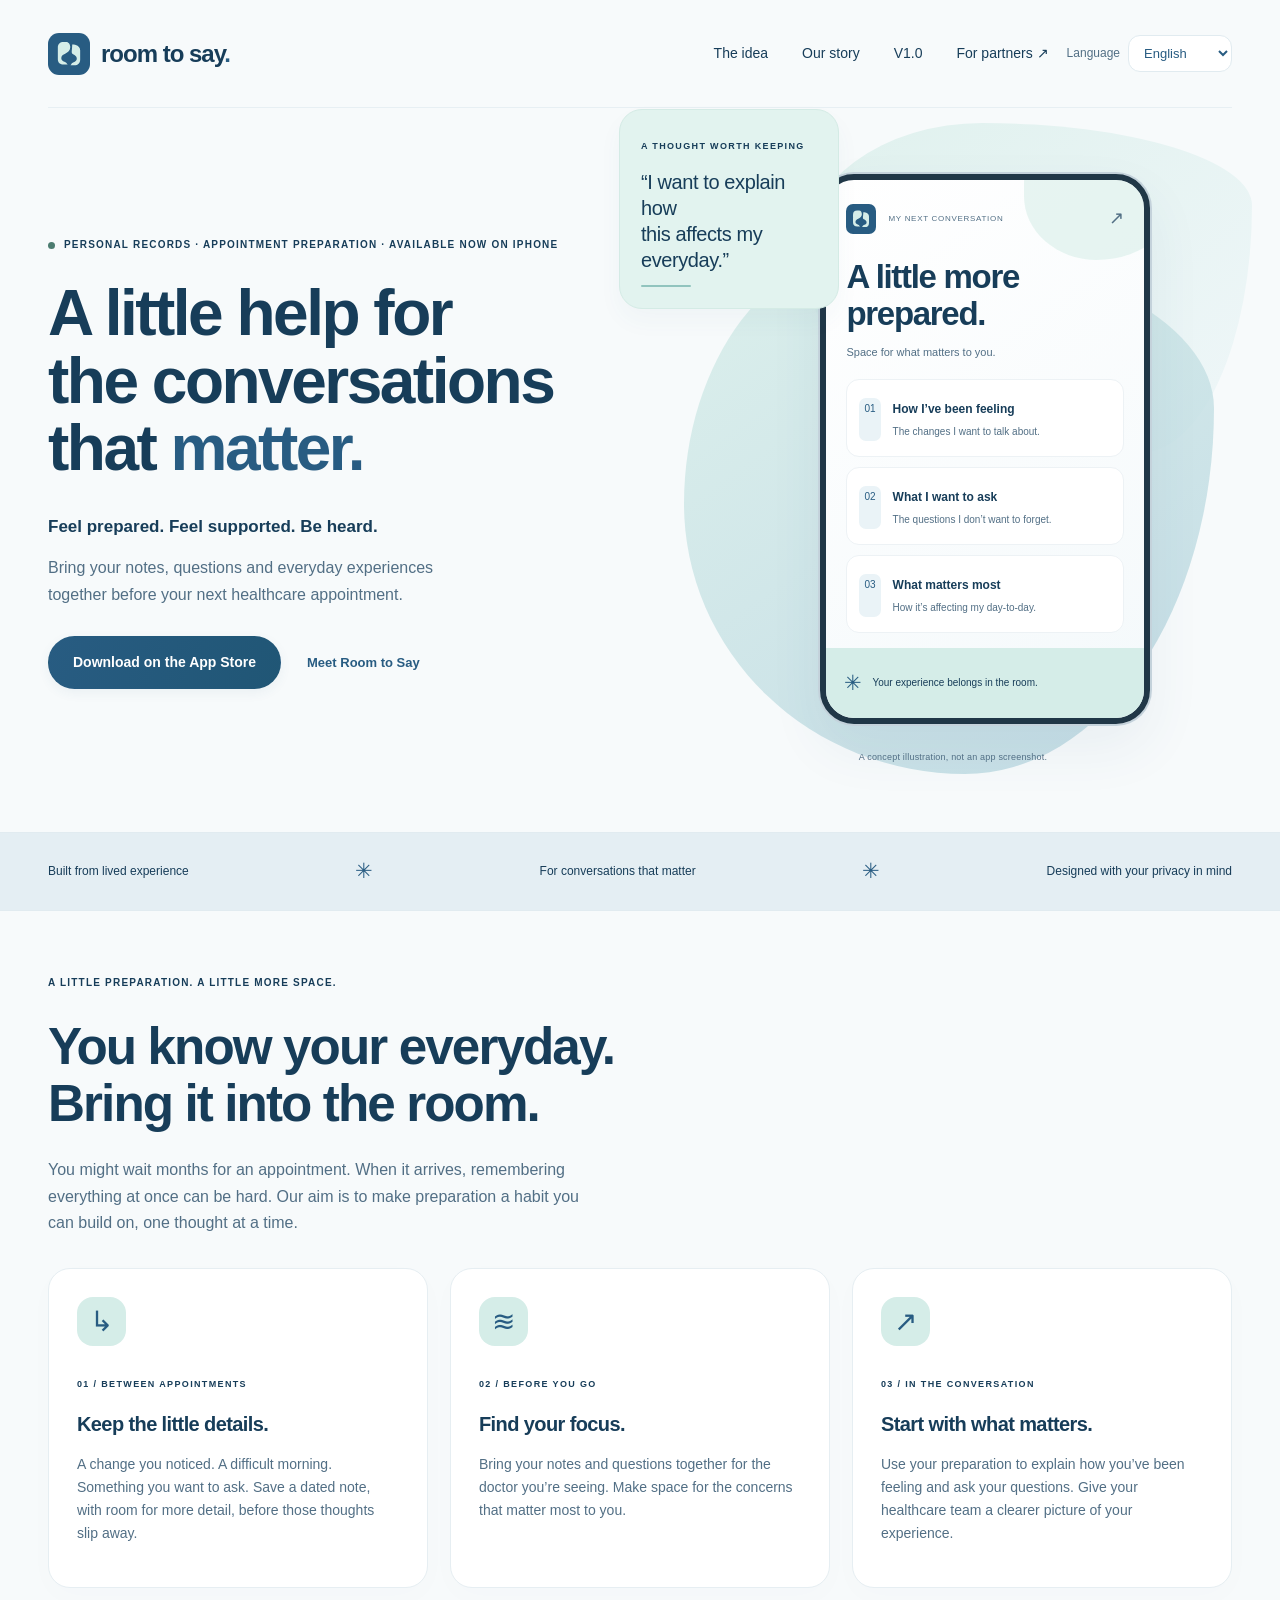
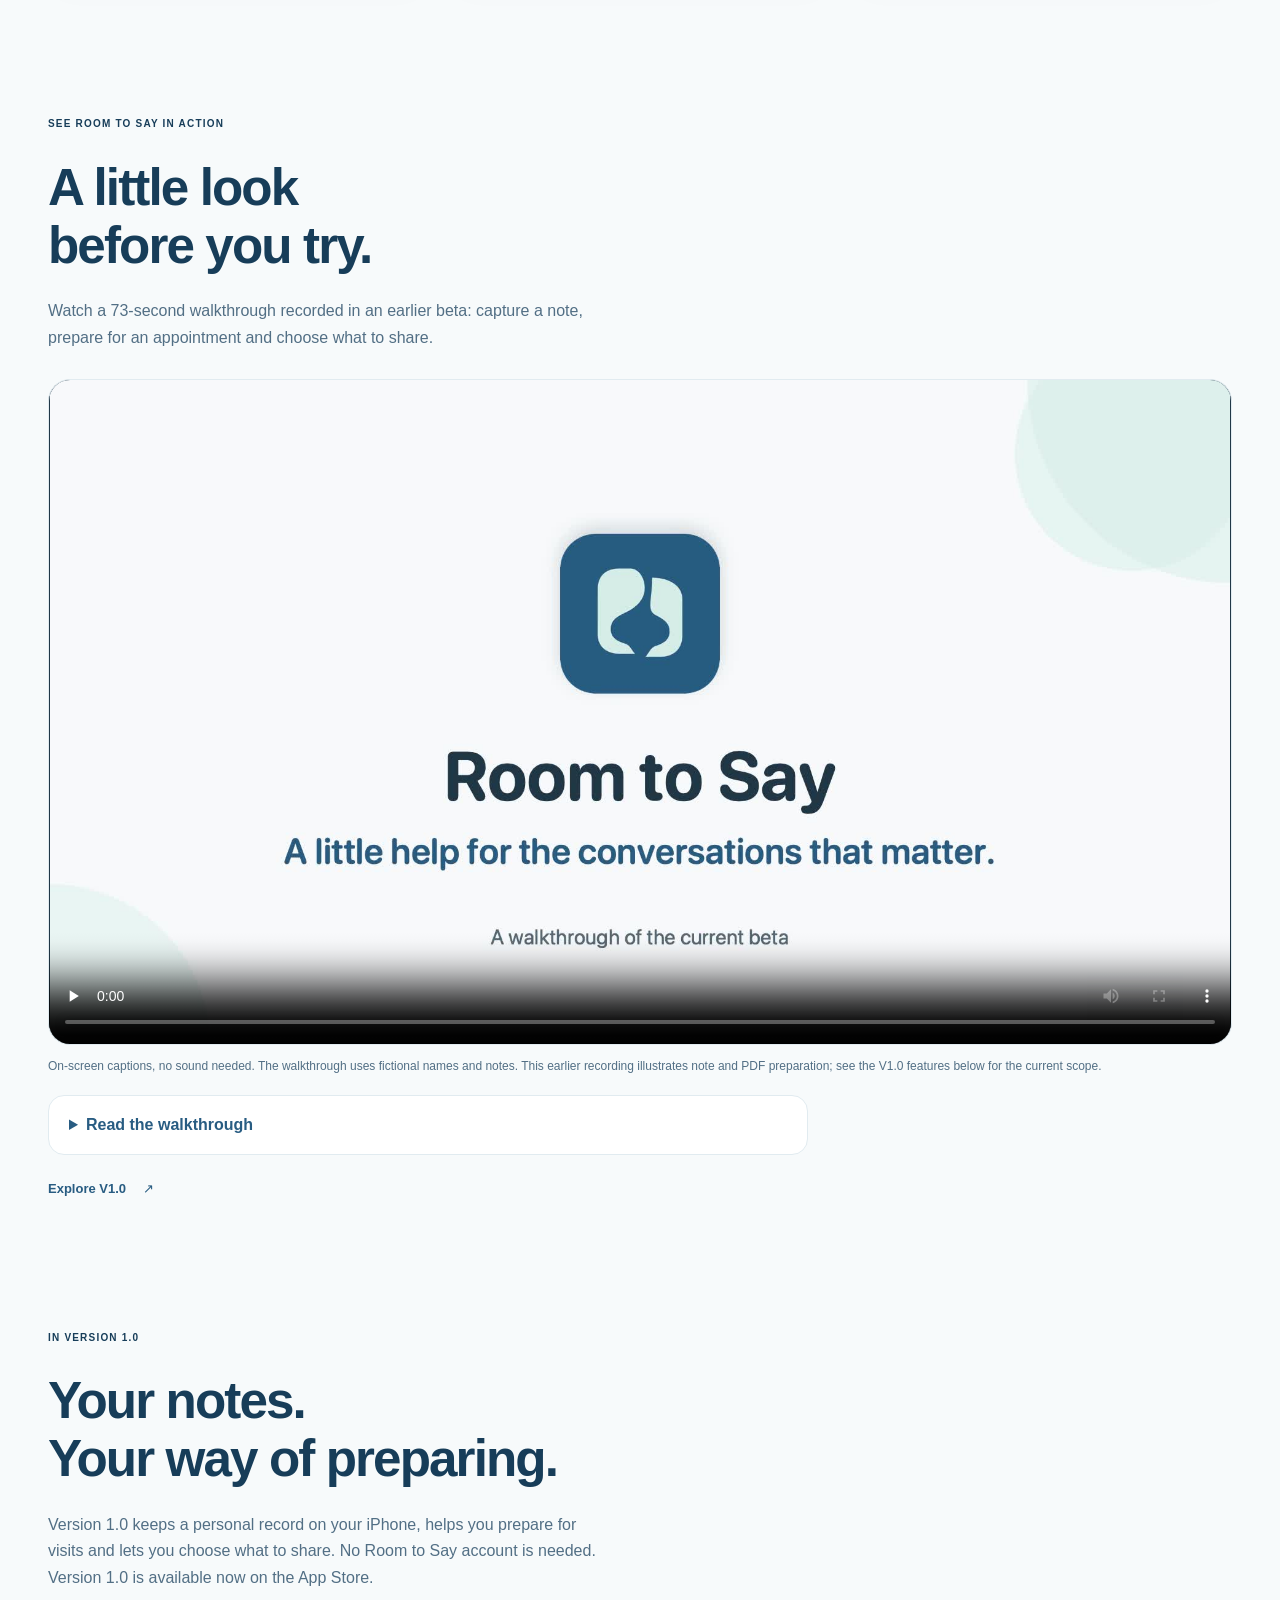
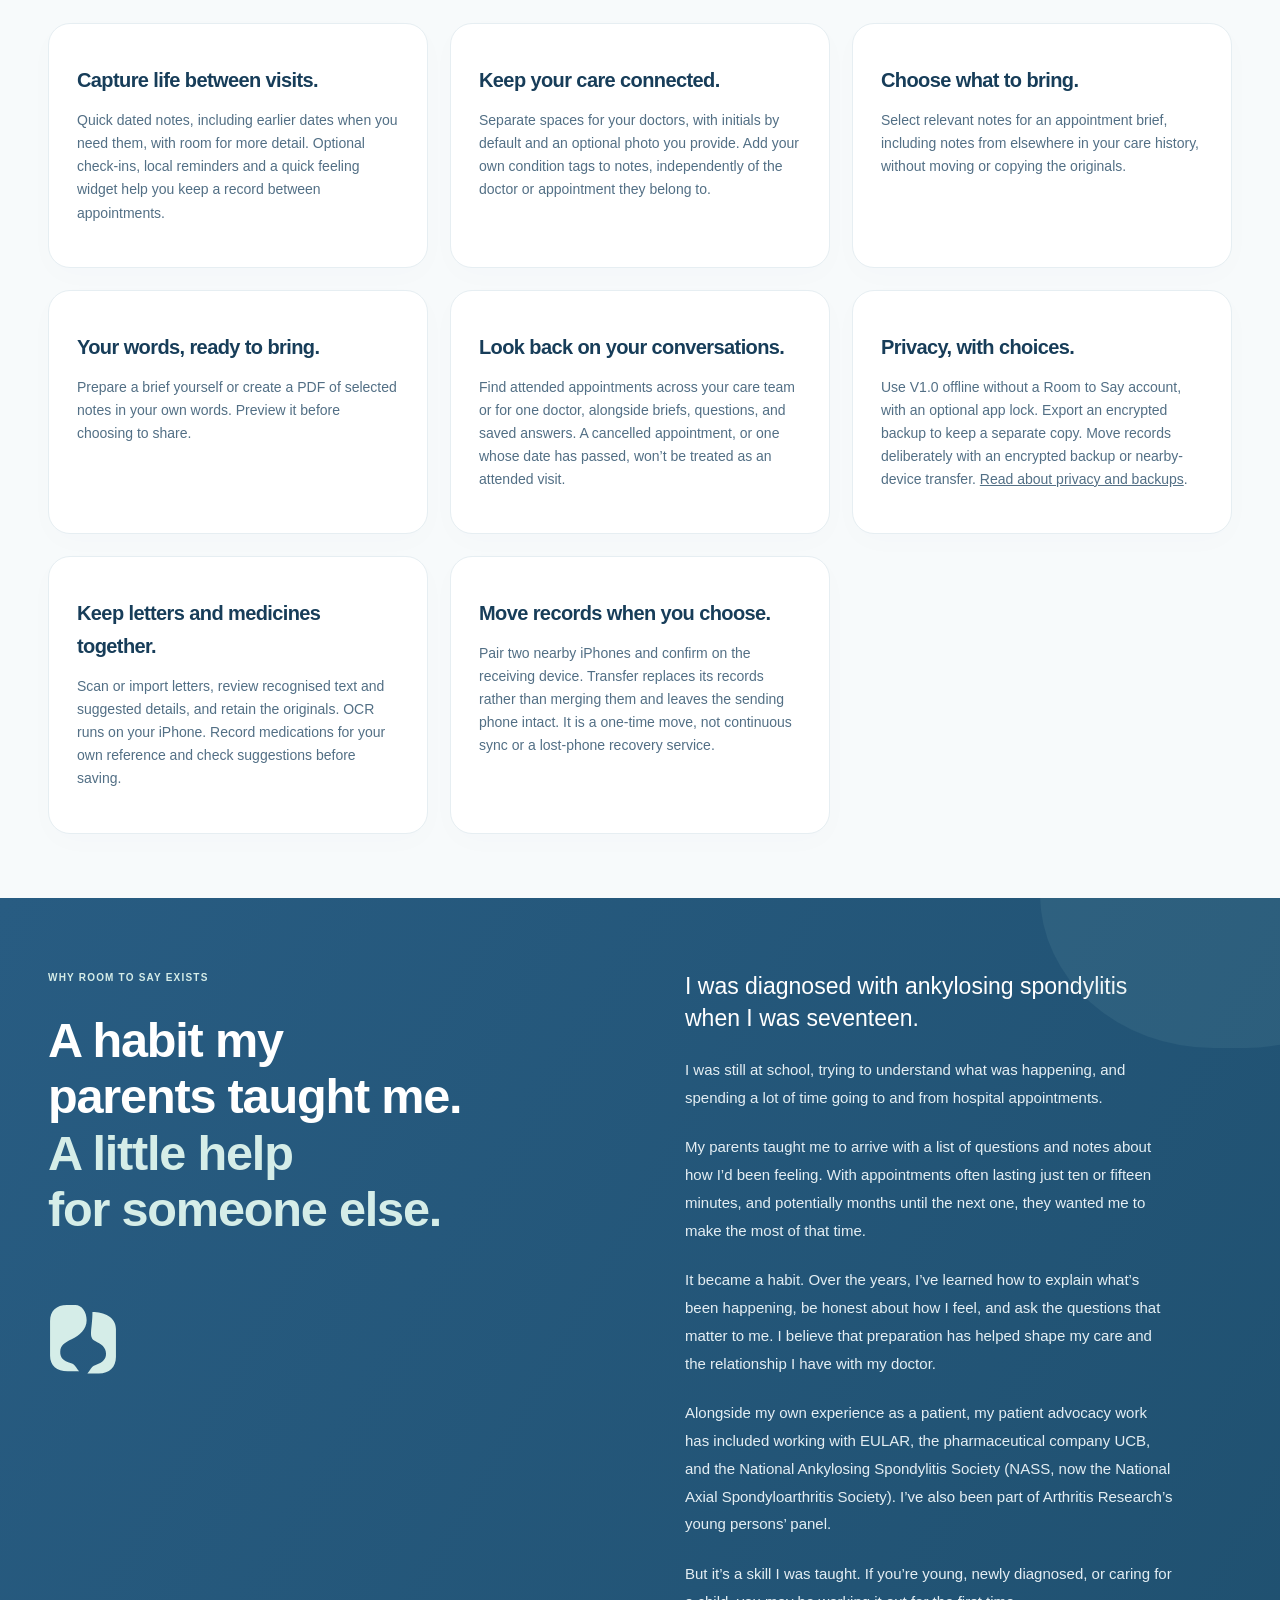
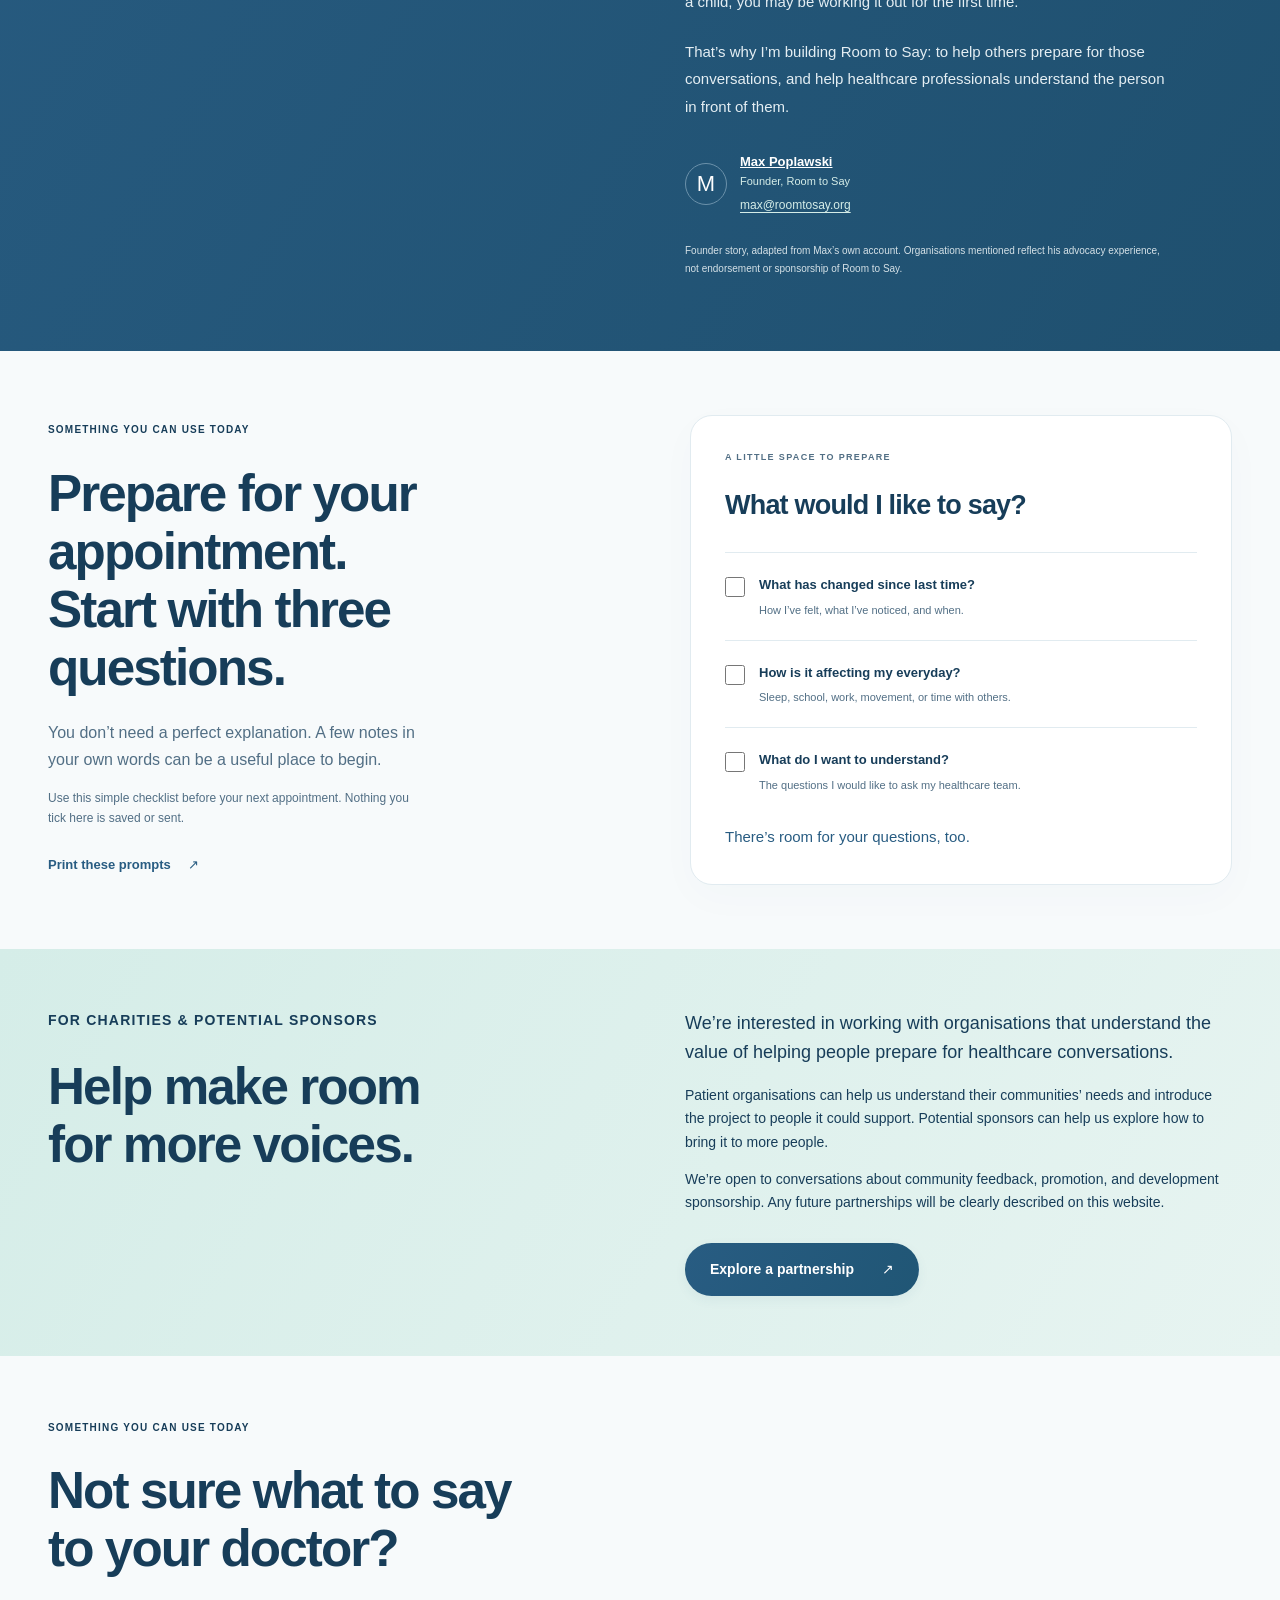
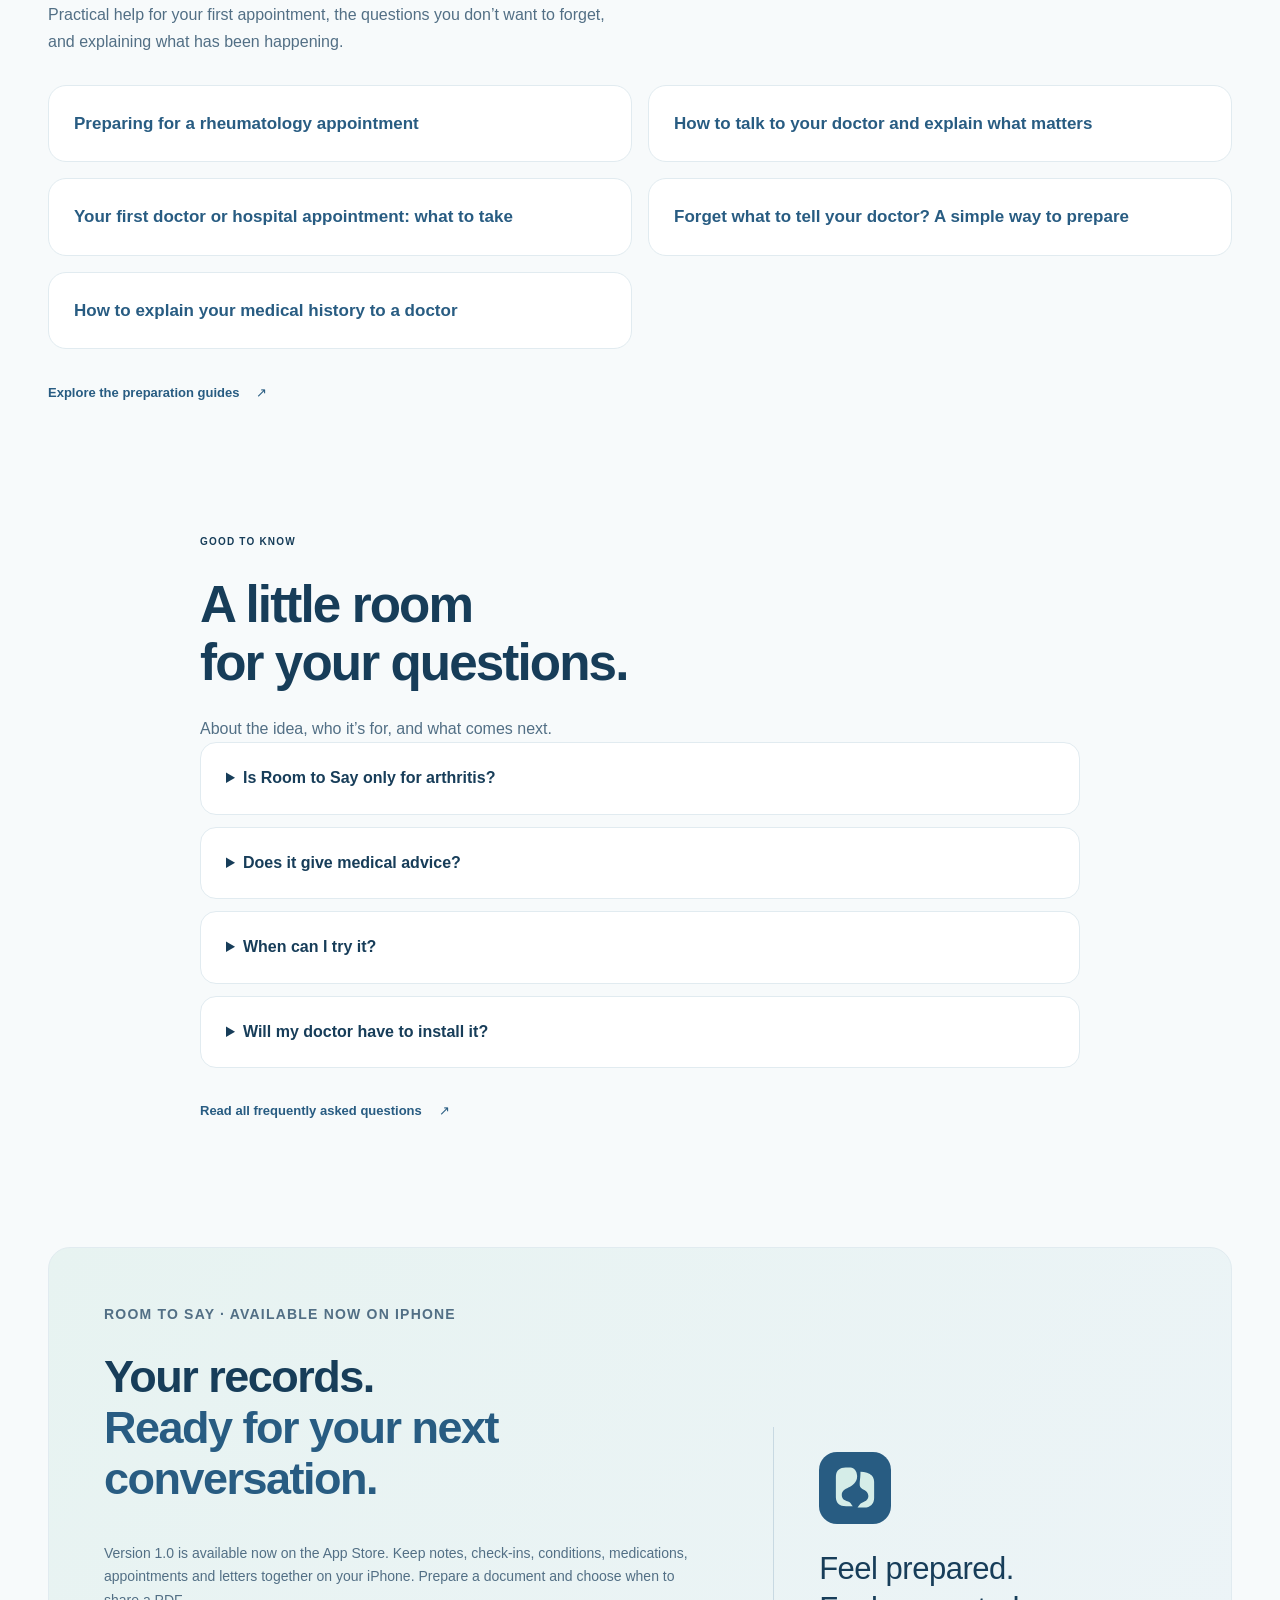
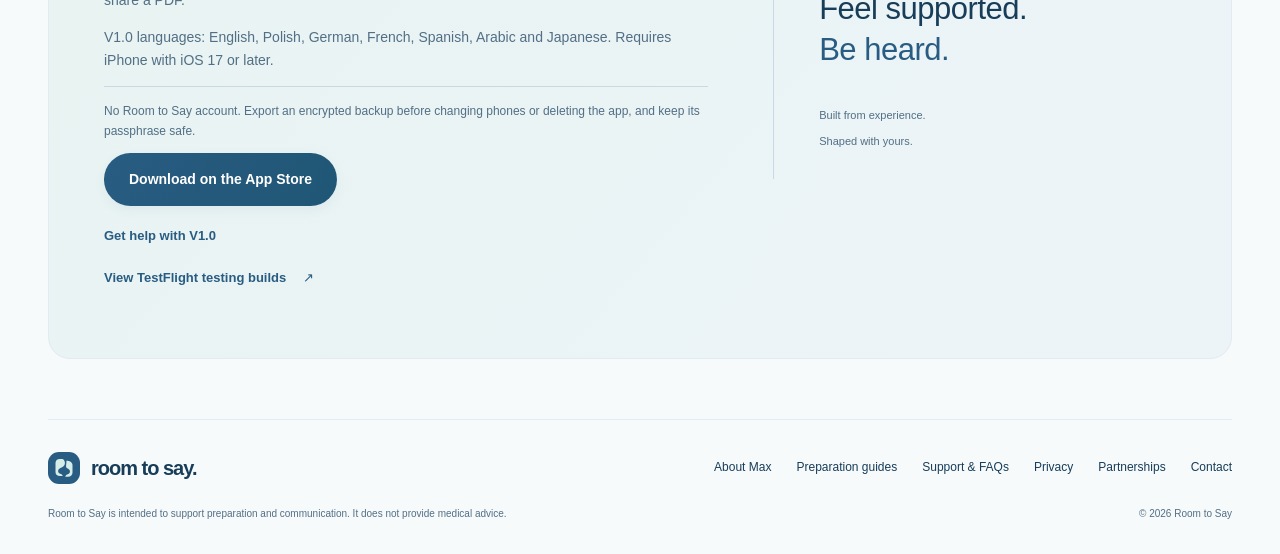
==== commit d4e65c87: "Simplify local-storage messaging on homepages" ====
--- a/index.html
+++ b/index.html
@@ -82,18 +82,18 @@
         </video>
         <figcaption id="demo-caption">On-screen captions, no sound needed. The walkthrough uses fictional names and notes. This earlier recording illustrates note and PDF preparation; see the V1.0 features below for the current scope.</figcaption>
       </figure>
-      <details class="demo-transcript"><summary>Read the walkthrough</summary><ol><li><strong>Keep a note.</strong> Write down something you want to remember between appointments and link it to the relevant visit.</li><li><strong>Prepare for your visit.</strong> Choose which notes to bring and add the questions you want to ask.</li><li><strong>Create a notes document.</strong> Choose what goes into a document of your notes, in your own words.</li><li><strong>Preview before sharing.</strong> Check the PDF, then choose whether to share it, print it or save it.</li><li><strong>Local records.</strong> Notes are stored on the iPhone without a Room to Say account. V1.0 has no automatic iCloud sync. See our <a href="privacy.html">privacy and backup information</a>.</li></ol></details>
+      <details class="demo-transcript"><summary>Read the walkthrough</summary><ol><li><strong>Keep a note.</strong> Write down something you want to remember between appointments and link it to the relevant visit.</li><li><strong>Prepare for your visit.</strong> Choose which notes to bring and add the questions you want to ask.</li><li><strong>Create a notes document.</strong> Choose what goes into a document of your notes, in your own words.</li><li><strong>Preview before sharing.</strong> Check the PDF, then choose whether to share it, print it or save it.</li><li><strong>Local records.</strong> Notes are stored on the iPhone without a Room to Say account. See our <a href="privacy.html">privacy and backup information</a>.</li></ol></details>
       <p class="demo-action"><a class="text-link" href="#beta">Explore V1.0 <span aria-hidden="true">↗</span></a></p>
     </section>
     <section class="approach wrap section" id="planned-features" aria-labelledby="planned-title">
-      <div class="section-heading"><p class="eyebrow">IN VERSION 1.0</p><h2 id="planned-title">Your notes.<br>Your way of preparing.</h2><p>Version 1.0 keeps a personal record on your iPhone, helps you prepare for visits and lets you choose what to share. It works without a Room to Say account or automatic iCloud sync. Version 1.0 is available now on the App Store.</p></div>
+      <div class="section-heading"><p class="eyebrow">IN VERSION 1.0</p><h2 id="planned-title">Your notes.<br>Your way of preparing.</h2><p>Version 1.0 keeps a personal record on your iPhone, helps you prepare for visits and lets you choose what to share. No Room to Say account is needed. Version 1.0 is available now on the App Store.</p></div>
       <div class="steps">
         <article><h3>Capture life between visits.</h3><p>Quick dated notes, including earlier dates when you need them, with room for more detail. Optional check-ins, local reminders and a quick feeling widget help you keep a record between appointments.</p></article>
         <article><h3>Keep your care connected.</h3><p>Separate spaces for your doctors, with initials by default and an optional photo you provide. Add your own condition tags to notes, independently of the doctor or appointment they belong to.</p></article>
         <article><h3>Choose what to bring.</h3><p>Select relevant notes for an appointment brief, including notes from elsewhere in your care history, without moving or copying the originals.</p></article>
         <article><h3>Your words, ready to bring.</h3><p>Prepare a brief yourself or create a PDF of selected notes in your own words. Preview it before choosing to share.</p></article>
         <article><h3>Look back on your conversations.</h3><p>Find attended appointments across your care team or for one doctor, alongside briefs, questions, and saved answers. A cancelled appointment, or one whose date has passed, won’t be treated as an attended visit.</p></article>
-        <article><h3>Privacy, with choices.</h3><p>Use V1.0 offline without a Room to Say account, with an optional app lock. Export an encrypted backup to keep a separate copy. Automatic iCloud sync is disabled. Move records deliberately with an encrypted backup or nearby-device transfer. <a href="privacy.html">Read about privacy and backups</a>.</p></article>
+        <article><h3>Privacy, with choices.</h3><p>Use V1.0 offline without a Room to Say account, with an optional app lock. Export an encrypted backup to keep a separate copy. Move records deliberately with an encrypted backup or nearby-device transfer. <a href="privacy.html">Read about privacy and backups</a>.</p></article>
         <article><h3>Keep letters and medicines together.</h3><p>Scan or import letters, review recognised text and suggested details, and retain the originals. OCR runs on your iPhone. Record medications for your own reference and check suggestions before saving.</p></article>
         <article><h3>Move records when you choose.</h3><p>Pair two nearby iPhones and confirm on the receiving device. Transfer replaces its records rather than merging them and leaves the sending phone intact. It is a one-time move, not continuous sync or a lost-phone recovery service.</p></article>
       </div>
@@ -117,7 +117,7 @@
       <a class="text-link" href="support.html">Read all frequently asked questions <span aria-hidden="true">↗</span></a>
     </section>
     <section class="beta-section wrap section" id="beta" aria-labelledby="beta-title">
-      <div class="beta-card"><div><p class="eyebrow">ROOM TO SAY · AVAILABLE NOW ON IPHONE</p><h2 id="beta-title">Your records.<br><em>Ready for your next conversation.</em></h2><p>Version 1.0 is available now on the App Store. Keep notes, check-ins, conditions, medications, appointments and letters together on your iPhone. Prepare a document and choose when to share a PDF.</p><p>V1.0 languages: English, Polish, German, French, Spanish, Arabic and Japanese. Requires iPhone with iOS 17 or later.</p><p class="beta-note">No Room to Say account. There is no automatic iCloud sync in V1.0. Export an encrypted backup before changing phones or deleting the app, and keep its passphrase safe.</p><a class="button" href="https://apps.apple.com/app/room-to-say/id6827745284">Download on the App Store</a><p style="margin-top:18px"><a class="text-link" href="support.html">Get help with V1.0</a></p><p style="margin-top:18px"><a class="text-link" href="https://testflight.apple.com/join/qRMne3Gn">View TestFlight testing builds <span aria-hidden="true">↗</span></a></p></div><div class="beta-aside"><img src="assets/room-to-say-icon.svg" width="72" height="72" alt="" loading="lazy"><p>Feel prepared.<br>Feel supported.<br><em>Be heard.</em></p><span>Built from experience.<br>Shaped with yours.</span></div></div>
+      <div class="beta-card"><div><p class="eyebrow">ROOM TO SAY · AVAILABLE NOW ON IPHONE</p><h2 id="beta-title">Your records.<br><em>Ready for your next conversation.</em></h2><p>Version 1.0 is available now on the App Store. Keep notes, check-ins, conditions, medications, appointments and letters together on your iPhone. Prepare a document and choose when to share a PDF.</p><p>V1.0 languages: English, Polish, German, French, Spanish, Arabic and Japanese. Requires iPhone with iOS 17 or later.</p><p class="beta-note">No Room to Say account. Export an encrypted backup before changing phones or deleting the app, and keep its passphrase safe.</p><a class="button" href="https://apps.apple.com/app/room-to-say/id6827745284">Download on the App Store</a><p style="margin-top:18px"><a class="text-link" href="support.html">Get help with V1.0</a></p><p style="margin-top:18px"><a class="text-link" href="https://testflight.apple.com/join/qRMne3Gn">View TestFlight testing builds <span aria-hidden="true">↗</span></a></p></div><div class="beta-aside"><img src="assets/room-to-say-icon.svg" width="72" height="72" alt="" loading="lazy"><p>Feel prepared.<br>Feel supported.<br><em>Be heard.</em></p><span>Built from experience.<br>Shaped with yours.</span></div></div>
     </section>
   </main>
   <footer class="footer wrap"><a class="brand" href="/"><img src="assets/room-to-say-icon.svg" width="32" height="32" alt=""><span>room to say.</span></a><nav aria-label="Footer navigation"><a href="max-poplawski.html">About Max</a><a href="guides.html">Preparation guides</a><a href="support.html">Support &amp; FAQs</a><a href="privacy.html">Privacy</a><a href="partnerships.html">Partnerships</a><a href="mailto:hello@roomtosay.org">Contact</a></nav><p>Room to Say is intended to support preparation and communication. It does not provide medical advice.</p><span class="copyright">© <span data-year>2026</span> Room to Say</span></footer>
